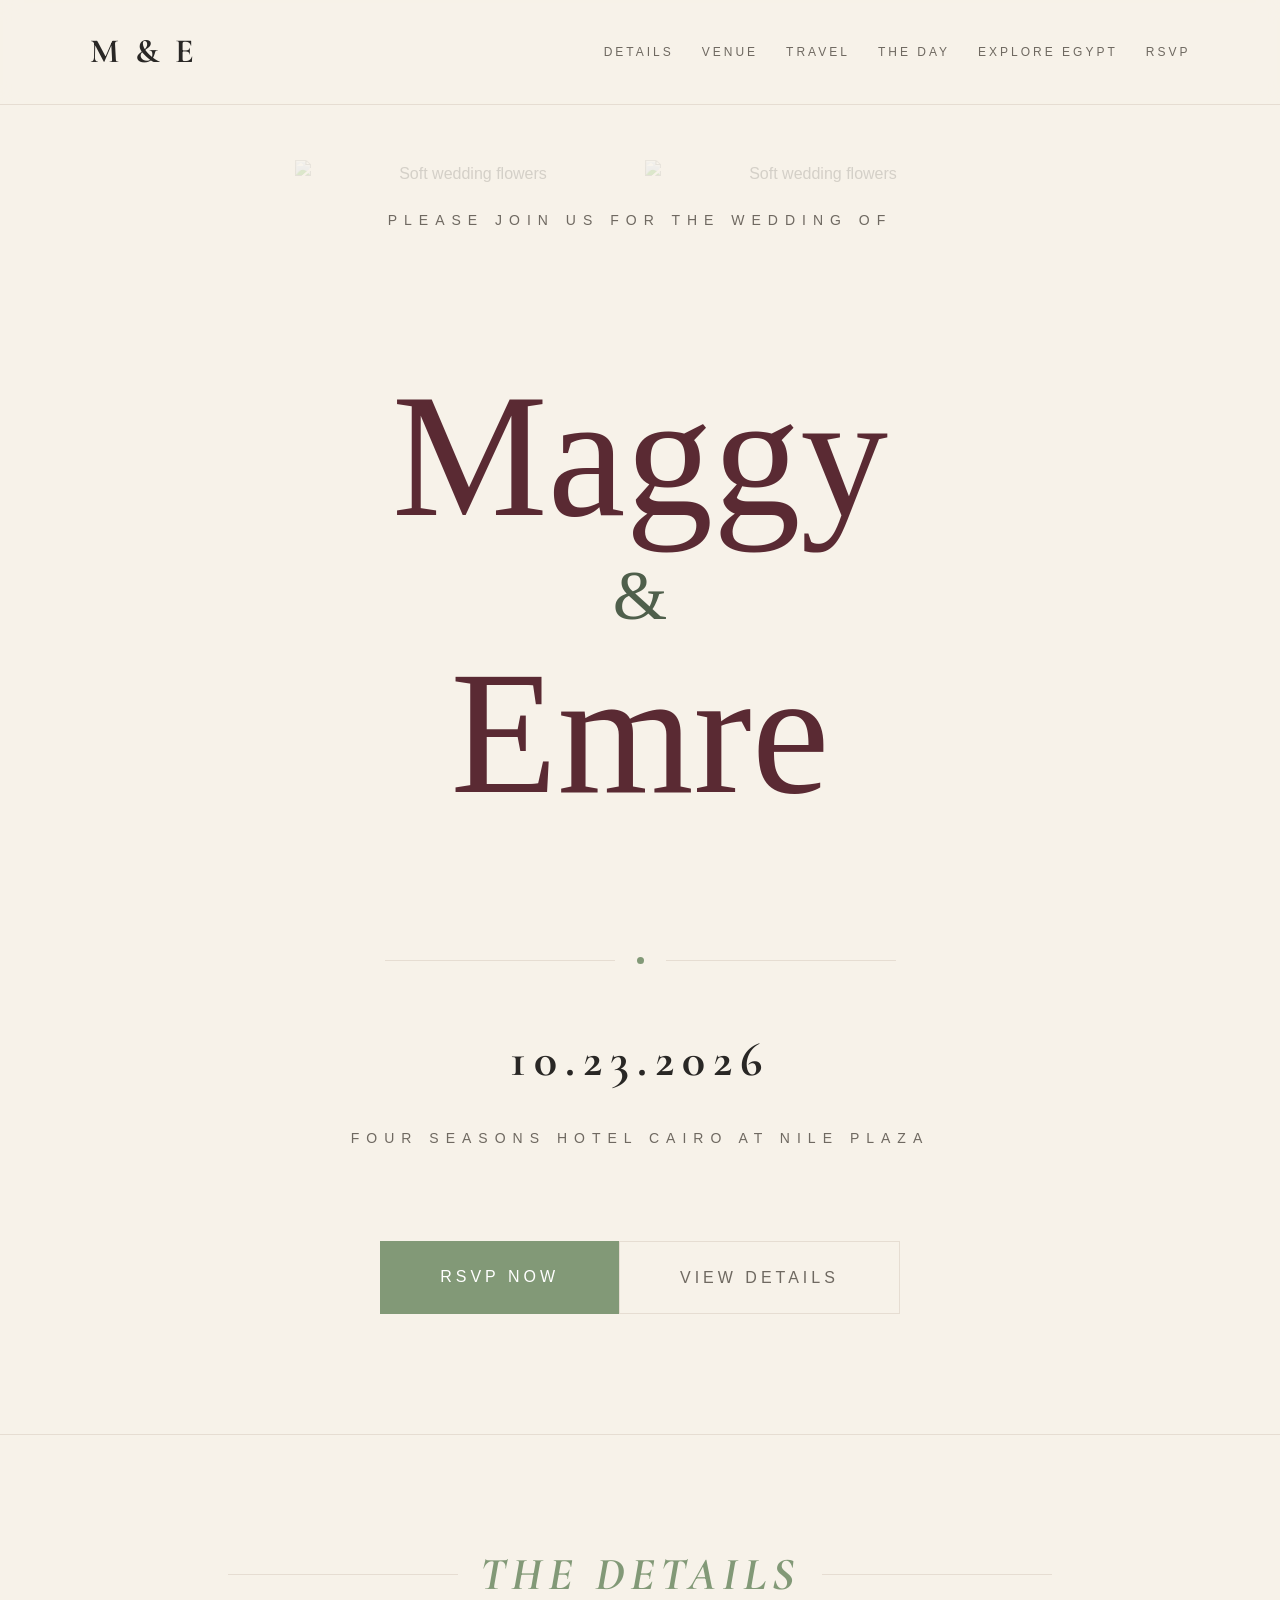
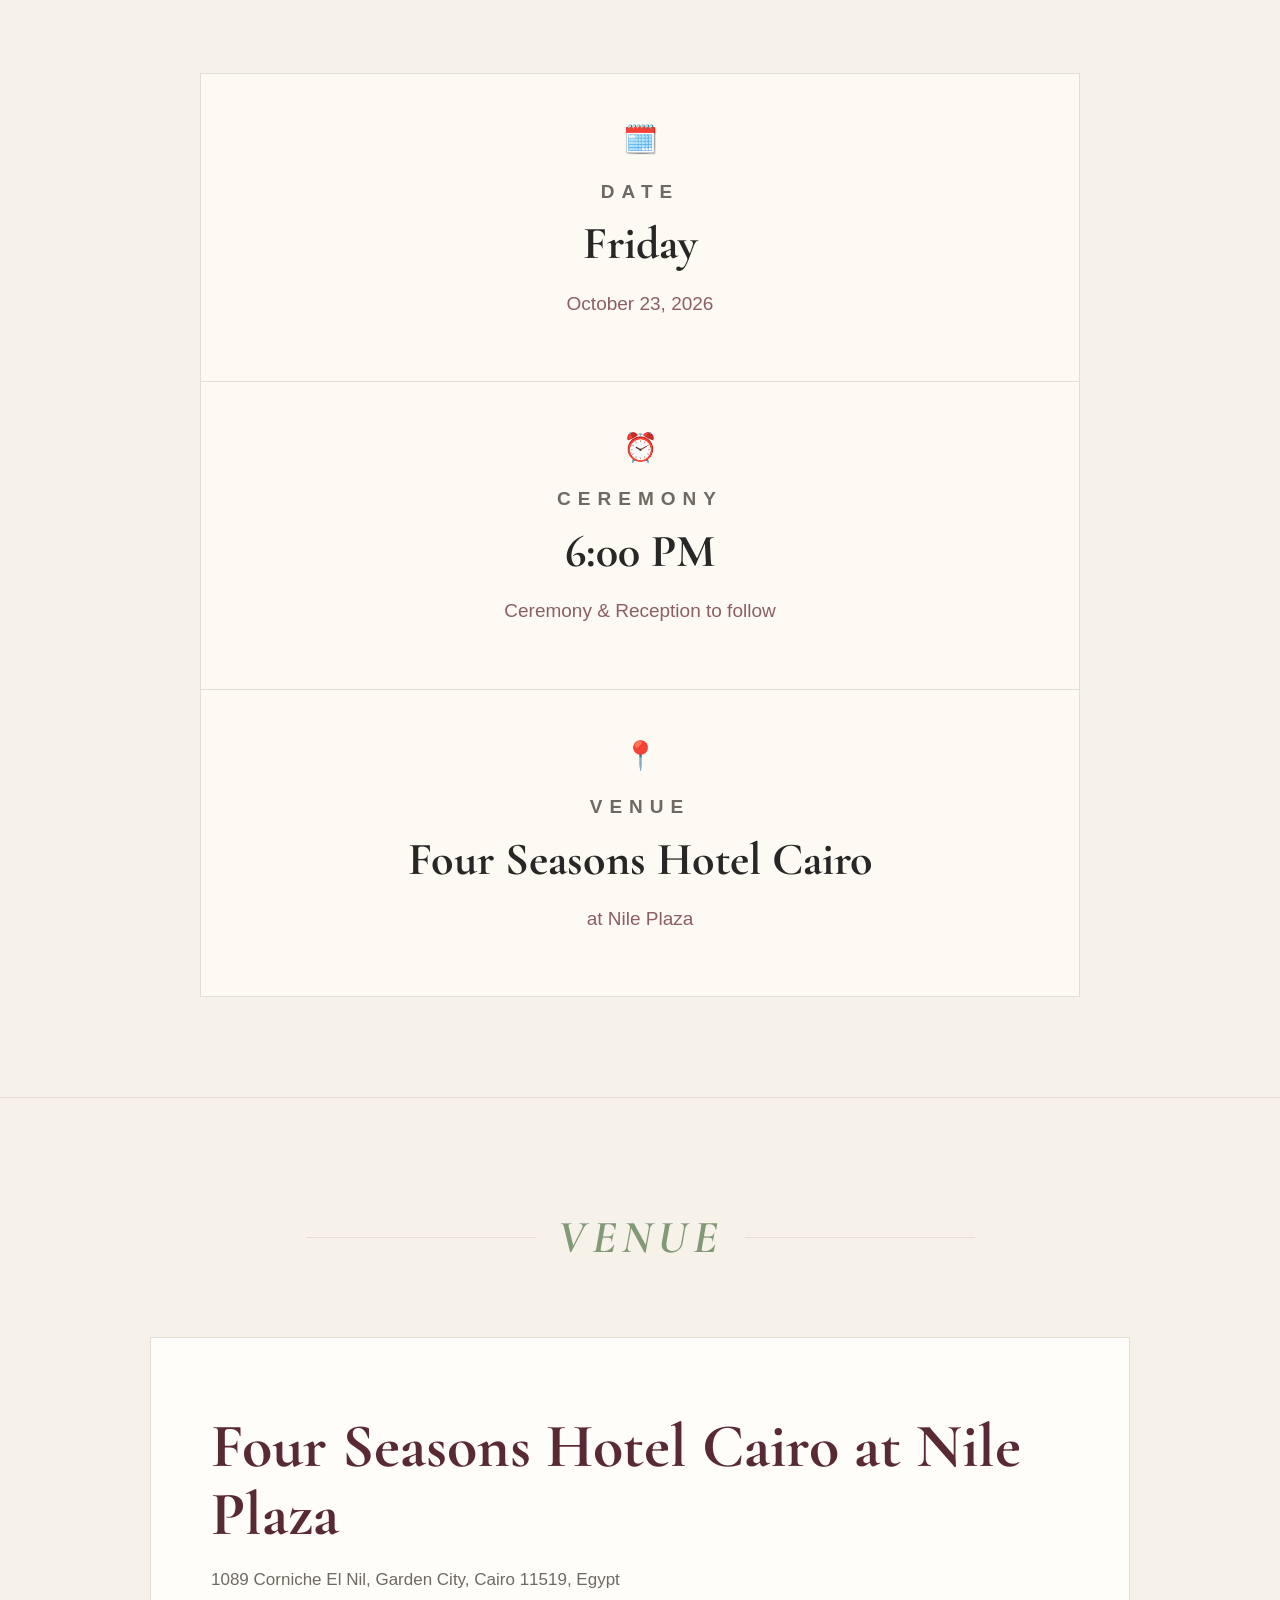
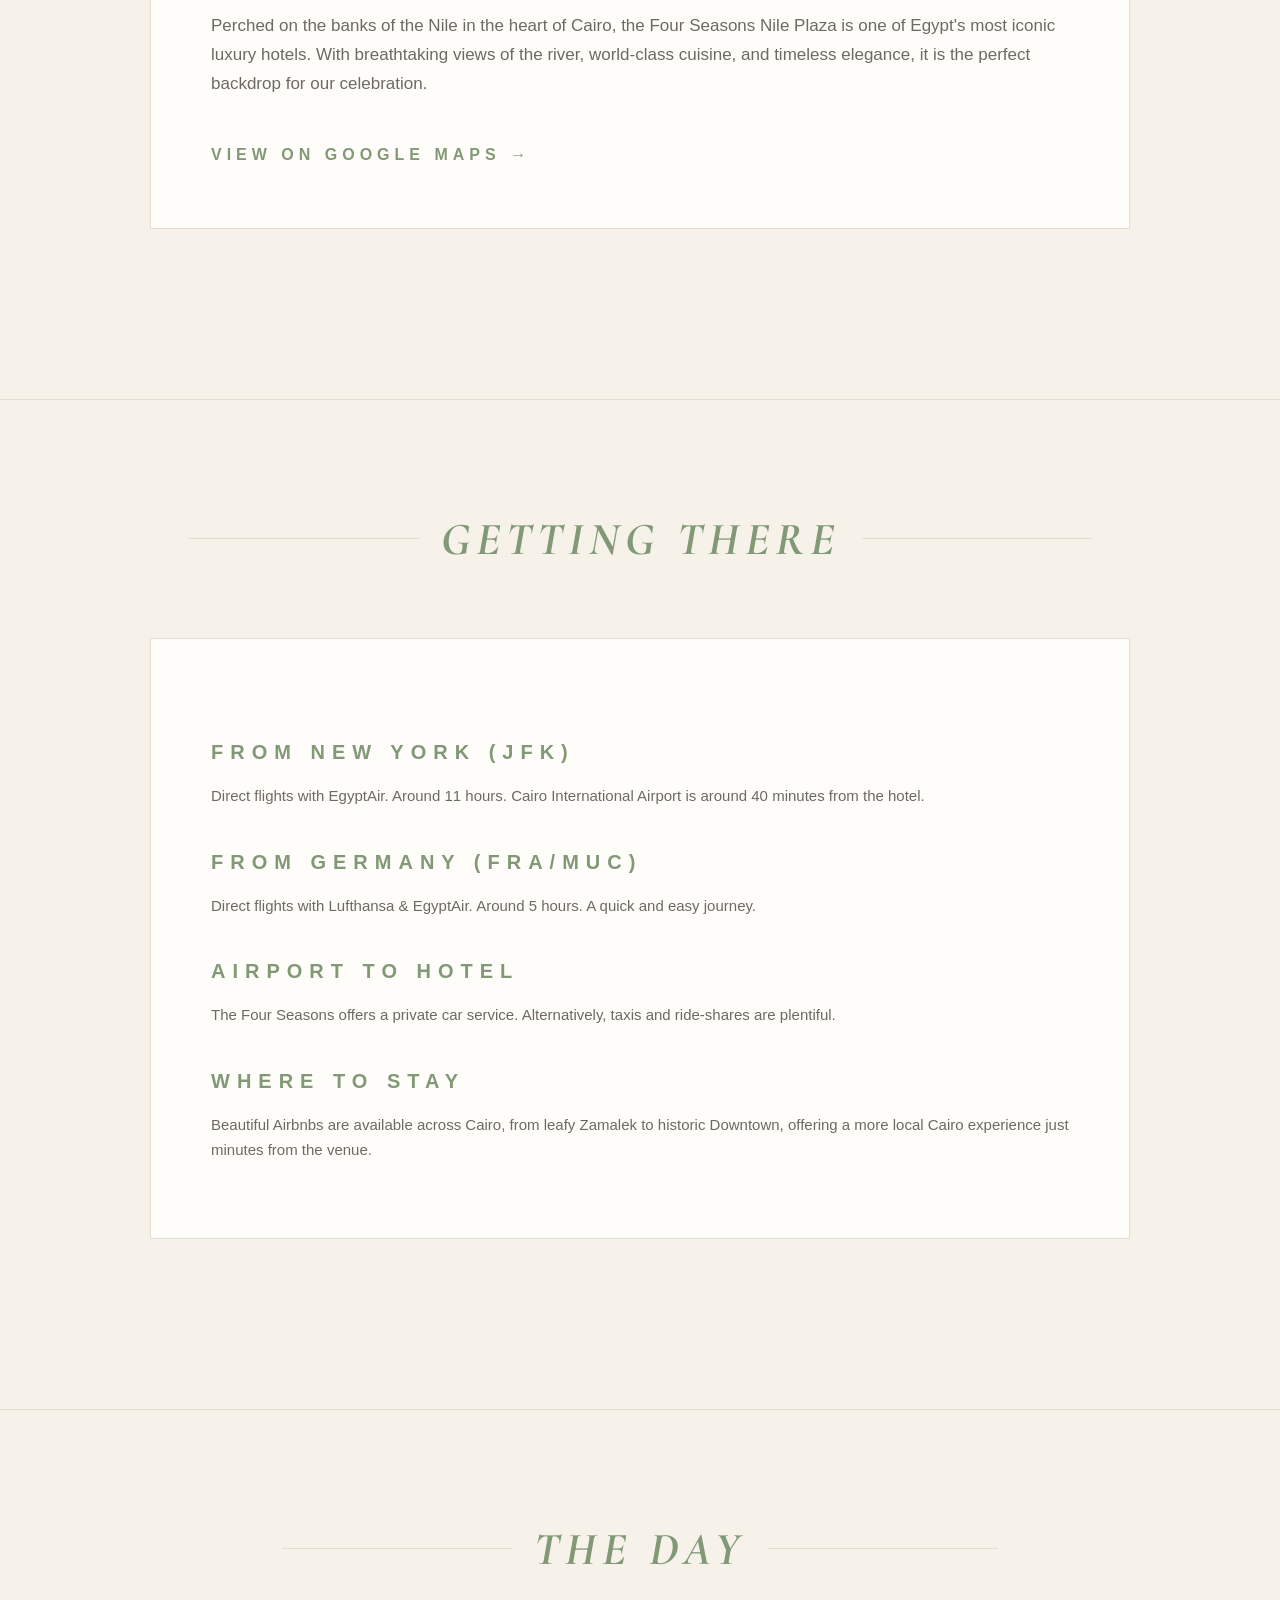
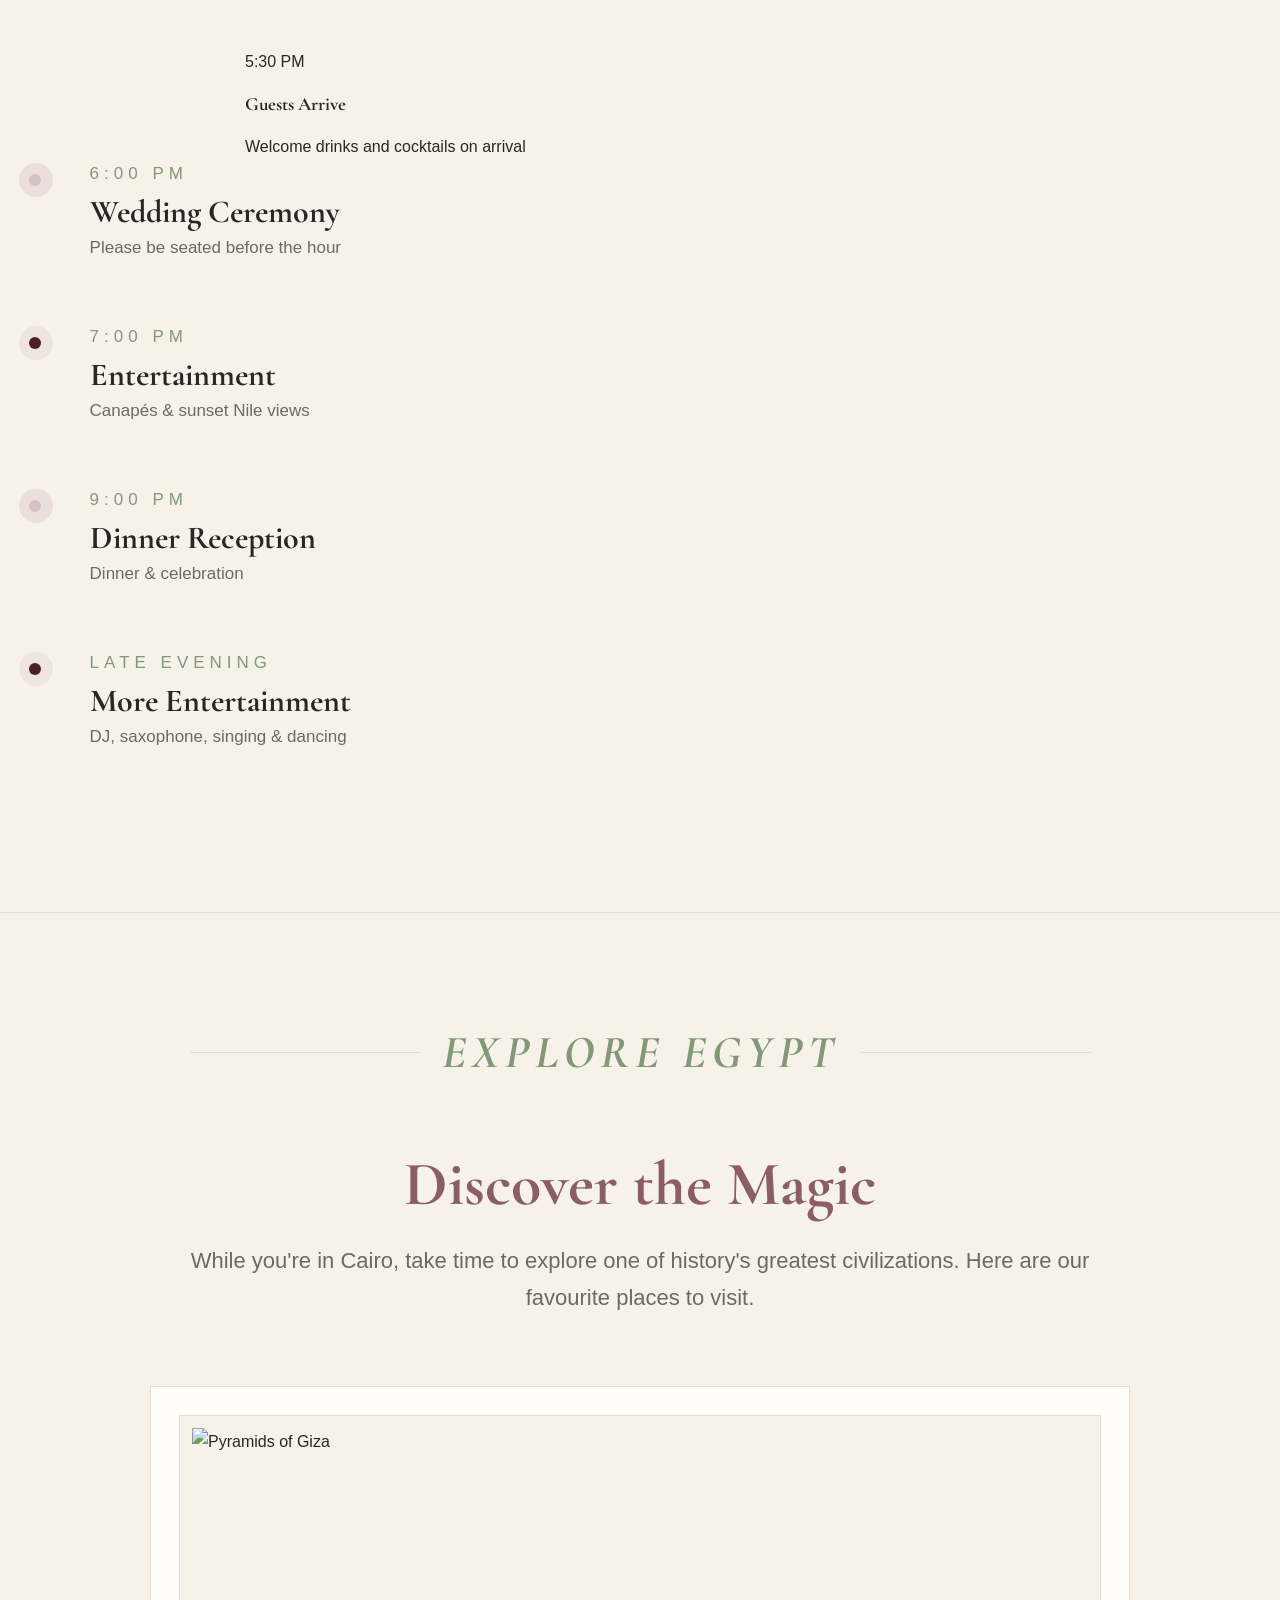
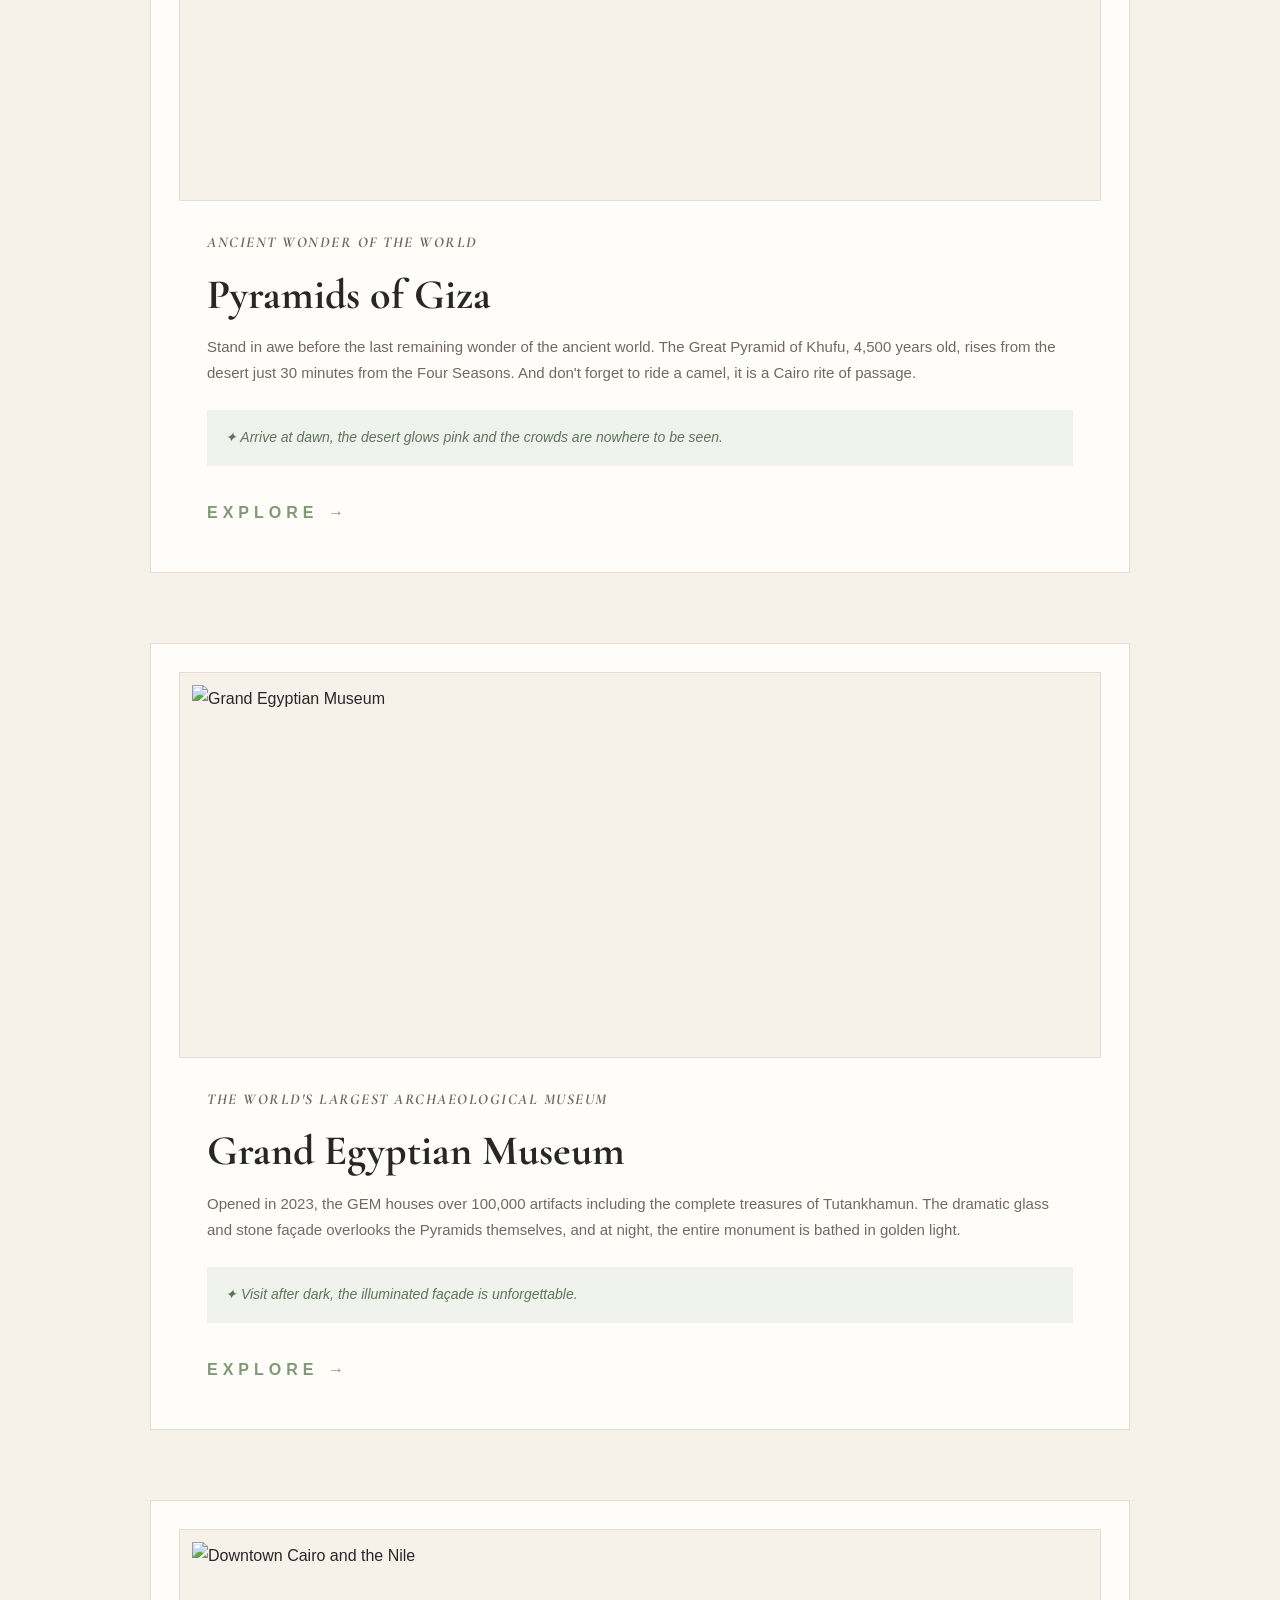
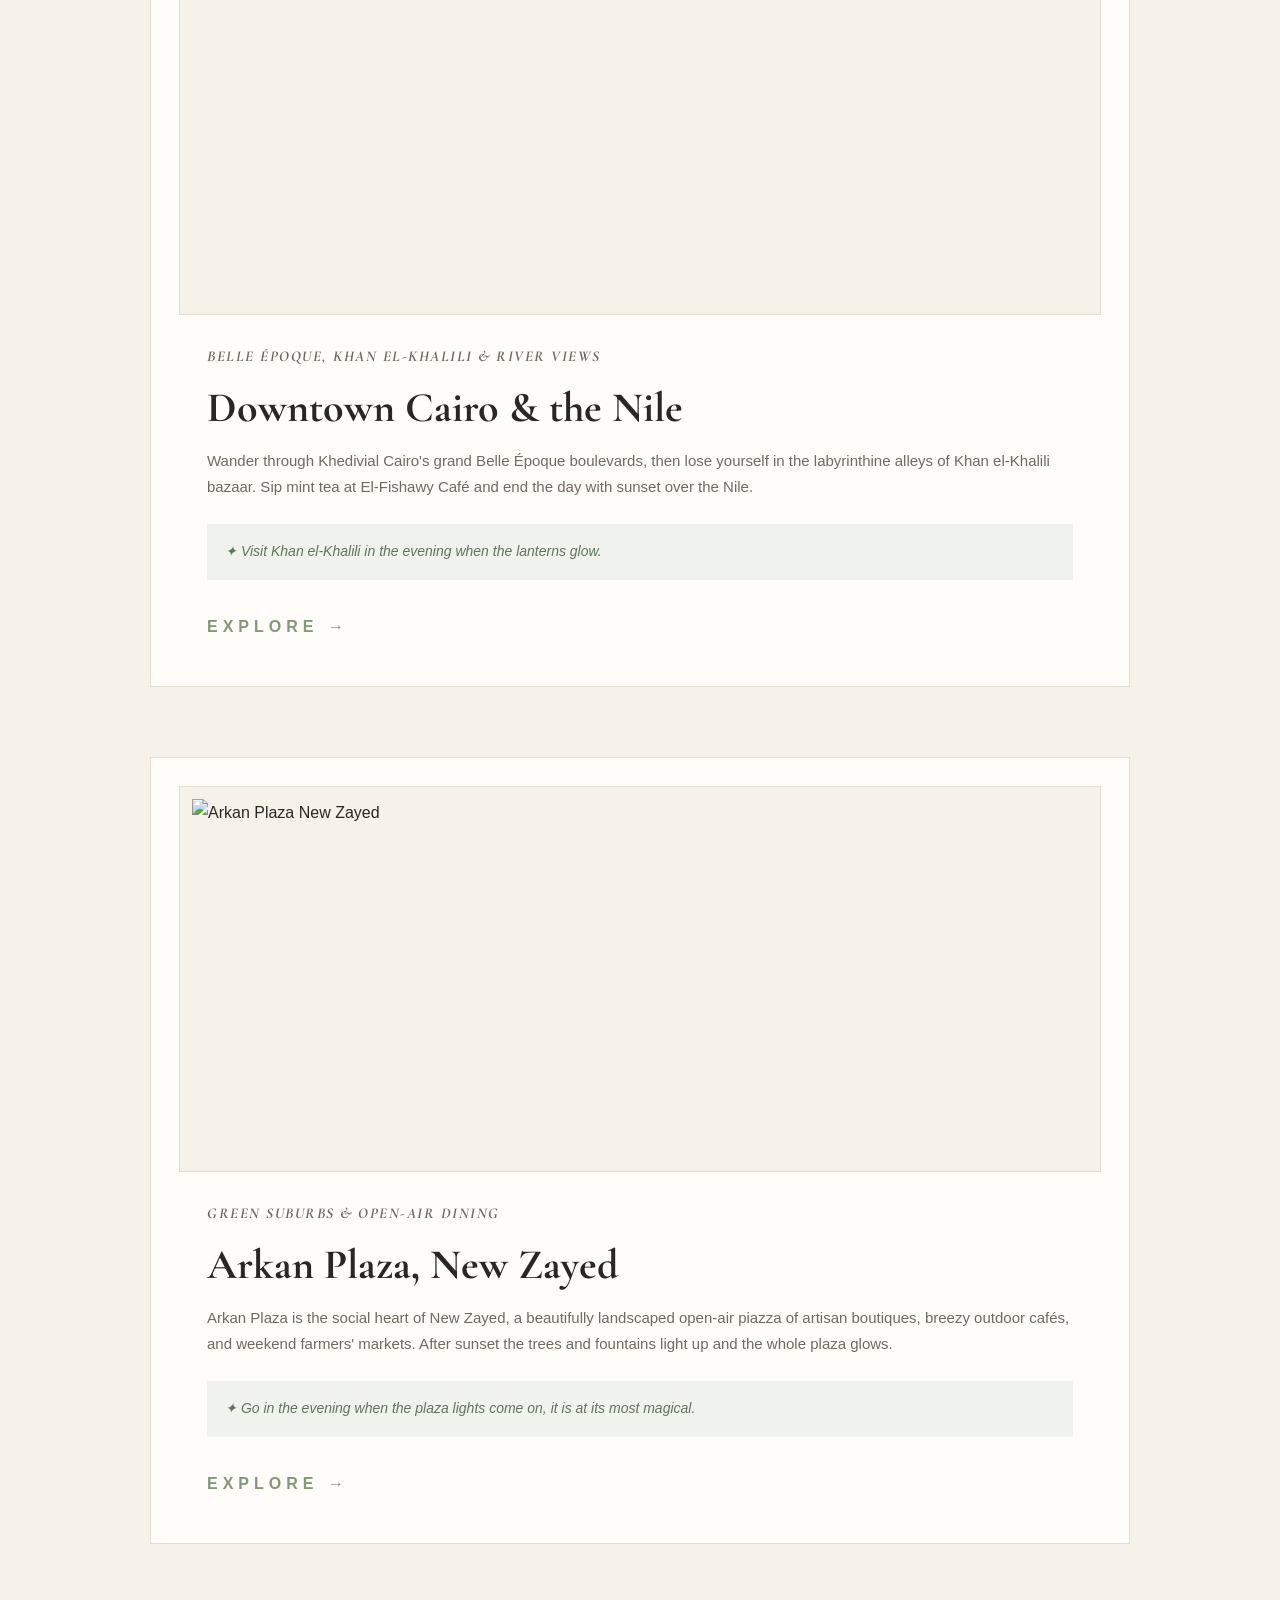
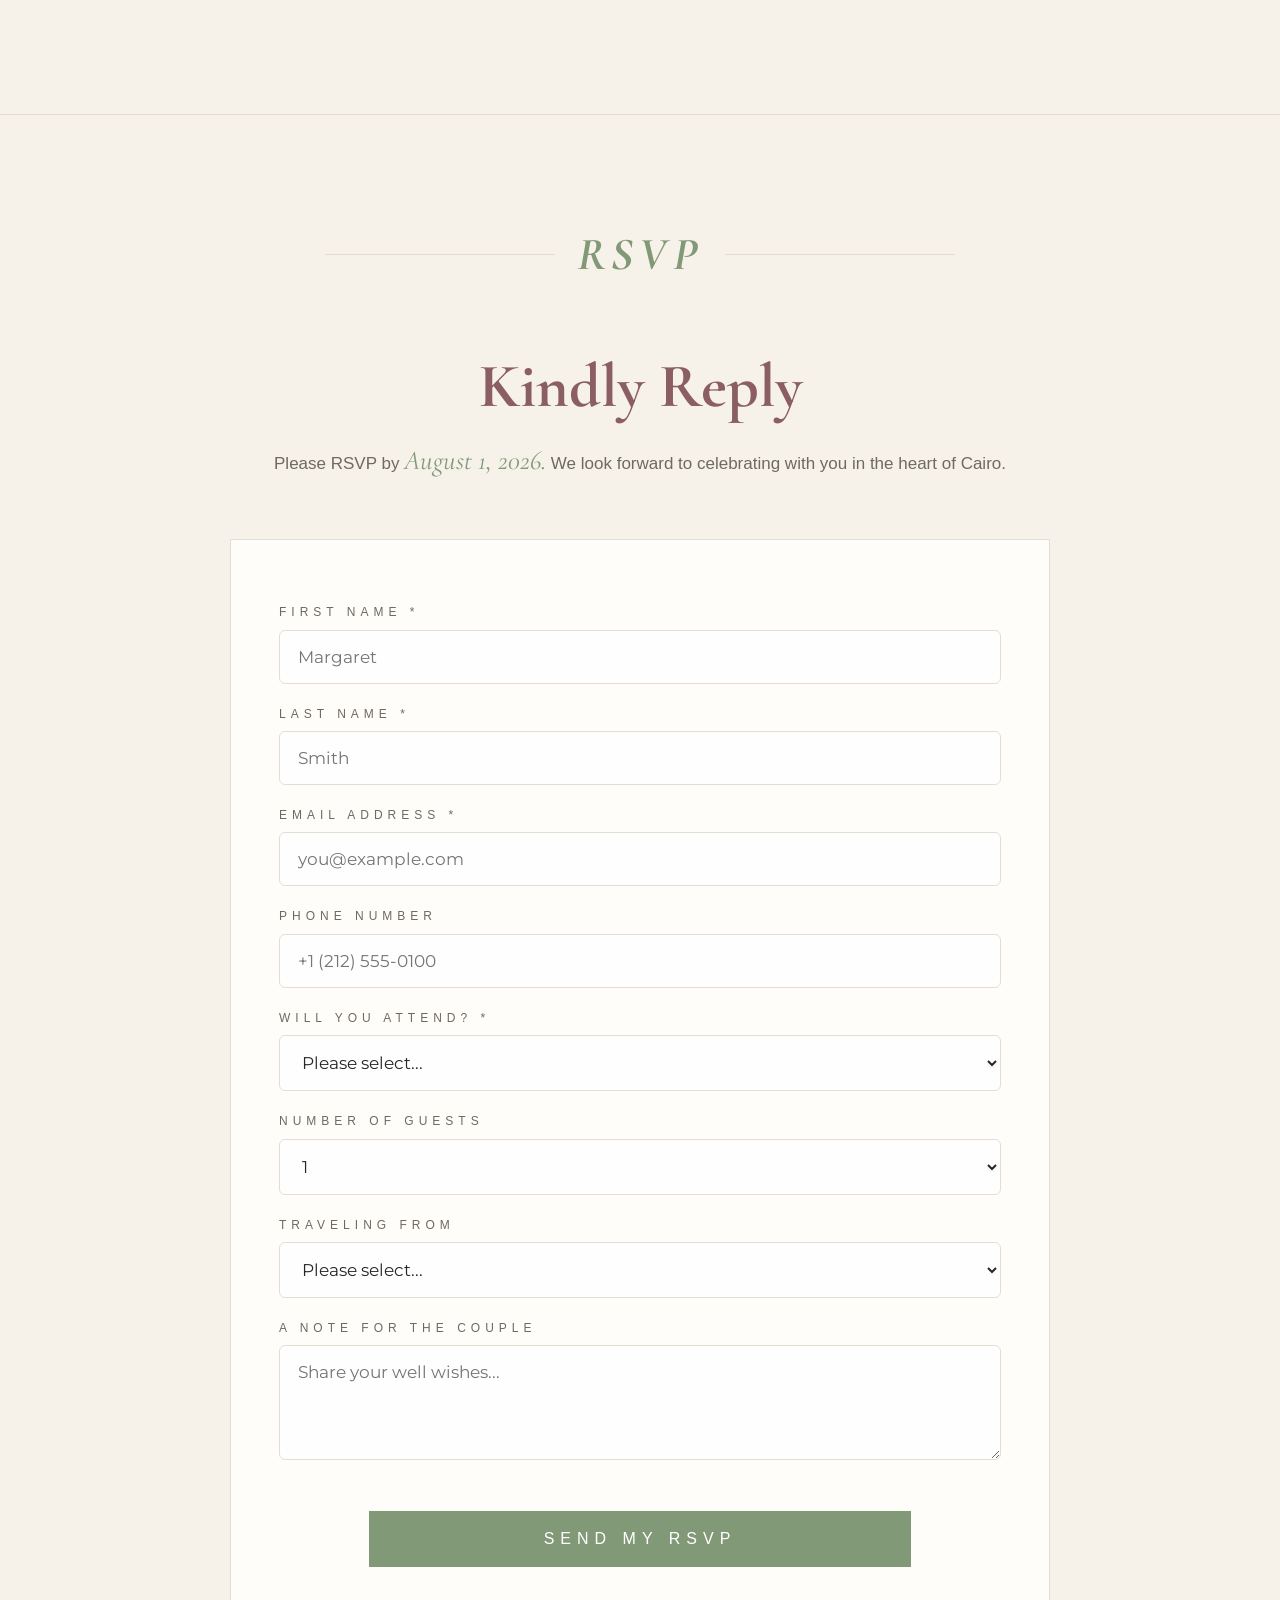
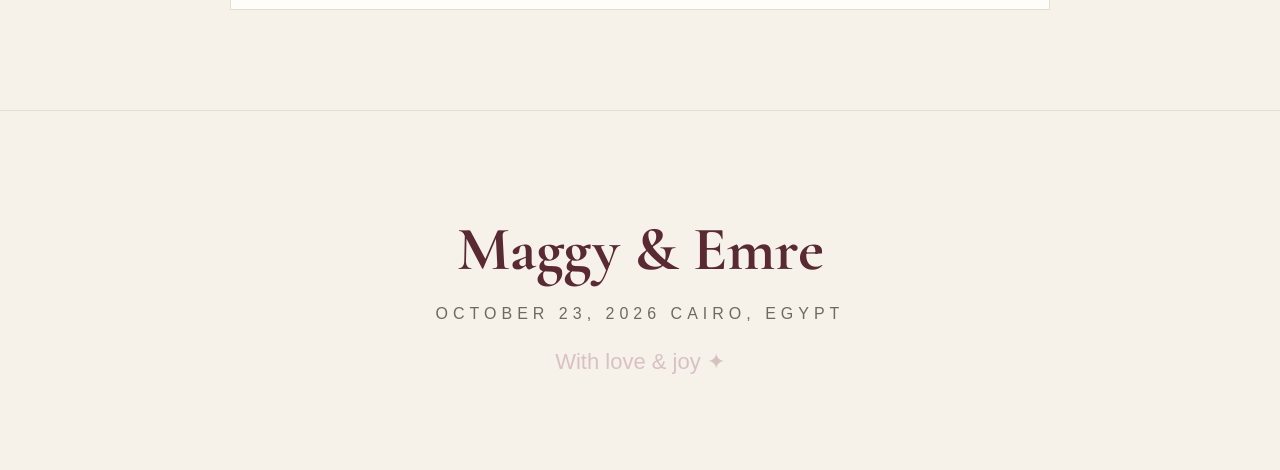
==== public/index.html @ 28c1fcc5 "Update index.html" ====
<!DOCTYPE html> 
<html lang="en">
<head>
  <meta charset="UTF-8" />
  <meta name="viewport" content="width=device-width, initial-scale=1.0" />
  <title>Maggy & Emre | Wedding 2026</title>
  <meta property="og:title" content="Maggy & Emre | Wedding 2026"> 
  <meta property="og:description" content="Join us in Cairo for our wedding celebration.">
  <meta property="og:image" content="/MaggyandEmre.jpg">
  <meta property="og:type" content="website">
  
  <meta name="twitter:card" content="summary_large_image">
  <meta name="twitter:image" content="/MaggyandEmre.jpg">
  <link rel="stylesheet" href="wedding.css" />

  <link rel="preconnect" href="https://fonts.googleapis.com">
  <link rel="preconnect" href="https://fonts.gstatic.com" crossorigin>
  <link href="https://fonts.googleapis.com/css2?family=Cormorant+Garamond:wght@400;500;600;700&family=Montserrat:wght@300;400;500;600&display=swap" rel="stylesheet">
</head>

<body>
  <header class="nav">
    <a href="#home" class="logo">M & E</a>

    <button class="menu-btn" type="button" onclick="toggleMenu()" aria-label="Open menu">☰</button>

    <nav id="menu">
      <a href="#details">Details</a>
      <a href="#venue">Venue</a>
      <a href="#travel">Travel</a>
      <a href="#day">The Day</a>
      <a href="#egypt">Explore Egypt</a>
      <a href="#rsvp">RSVP</a>
    </nav>
  </header>

  <main>
    <section id="home" class="hero">
      <div class="hero-flower-wrap">
        <img src="/images/flower.jpg" class="flower hero-flower-left" alt="Soft wedding flowers">
        <img src="/images/flower.jpg" class="flower hero-flower-right" alt="Soft wedding flowers">
      </div>

      <p class="eyebrow">Please join us for the wedding of</p>
      <h1>Maggy <span>&</span> Emre</h1>

      <div class="divider"><span></span></div>

      <h2>10.23.2026</h2>
      <p class="location">Four Seasons Hotel Cairo at Nile Plaza</p>

      <div class="hero-buttons">
        <a href="#rsvp" class="btn primary">RSVP Now</a>
        <a href="#details" class="btn secondary">View Details</a>
      </div>
    </section>

    <section id="details" class="section">
      <div class="section-title"><span></span><p>The Details</p><span></span></div>

      <div class="details-card">
        <div class="detail-box">
          <div class="icon">🗓️</div>
          <p class="label">Date</p>
          <h3>Friday</h3>
          <p class="detail-accent">October 23, 2026</p>
        </div>

        <div class="detail-box">
          <div class="icon">⏰</div>
          <p class="label">Ceremony</p>
          <h3>6:00 PM</h3>
          <p class="detail-accent">Ceremony & Reception to follow</p>
        </div>

        <div class="detail-box">
          <div class="icon">📍</div>
          <p class="label">Venue</p>
          <h3>Four Seasons Hotel Cairo</h3>
          <p class="detail-accent">at Nile Plaza</p>
        </div>
      </div>
    </section>

    <section id="venue" class="section venue-section">
      <div class="section-title"><span></span><p>Venue</p><span></span></div>

      <div class="info-card venue-card">
        <h2>Four Seasons Hotel Cairo at Nile Plaza</h2>
        <p>1089 Corniche El Nil, Garden City, Cairo 11519, Egypt</p>
        <p>Perched on the banks of the Nile in the heart of Cairo, the Four Seasons Nile Plaza is one of Egypt's most iconic luxury hotels. With breathtaking views of the river, world-class cuisine, and timeless elegance, it is the perfect backdrop for our celebration.</p>
        <a class="text-link" target="_blank" href="https://www.google.com/maps/search/?api=1&query=Four+Seasons+Hotel+Cairo+at+Nile+Plaza">View on Google Maps →</a>
      </div>
    </section>

    <section id="travel" class="section travel-section">
      <div class="section-title"><span></span><p>Getting There</p><span></span></div>

      <div class="info-card travel-card">
        <h4>From New York (JFK)</h4>
        <p>Direct flights with EgyptAir. Around 11 hours. Cairo International Airport is around 40 minutes from the hotel.</p>

        <h4>From Germany (FRA/MUC)</h4>
        <p>Direct flights with Lufthansa & EgyptAir. Around 5 hours. A quick and easy journey.</p>

        <h4>Airport to Hotel</h4>
        <p>The Four Seasons offers a private car service. Alternatively, taxis and ride-shares are plentiful.</p>

        <h4>Where to Stay</h4>
        <p>Beautiful Airbnbs are available across Cairo, from leafy Zamalek to historic Downtown, offering a more local Cairo experience just minutes from the venue.</p>
      </div>
    </section>

    <section id="day" class="section timeline-section">
      <div class="section-title"><span></span><p>The Day</p><span></span></div>

    <div class="timeline">
       <div class="timeline-line"></div>
          <div class="timeline-line"></div>
          <p>5:30 PM</p>
          <h3>Guests Arrive</h3>
          <span>Welcome drinks and cocktails on arrival</span>
        </div>

        <div class="timeline-item pink">
          <div class="timeline-line"></div>
          <p>6:00 PM</p>
          <h3>Wedding Ceremony</h3>
          <span>Please be seated before the hour</span>
        </div>

        <div class="timeline-item">
          <div class="timeline-line"></div>
          <p>7:00 PM</p>
          <h3>Entertainment</h3>
          <span>Canapés & sunset Nile views</span>
        </div>

        <div class="timeline-item pink">
          <div class="timeline-line"></div>
          <p>9:00 PM</p>
          <h3>Dinner Reception</h3>
          <span>Dinner & celebration</span>
        </div>

        <div class="timeline-item">
          <p>Late Evening</p>
          <h3>More Entertainment</h3>
          <span>DJ, saxophone, singing & dancing</span>
        </div>
      </div>
    </section>

    <section id="egypt" class="section">
      <div class="section-title"><span></span><p>Explore Egypt</p><span></span></div>

      <div class="intro">
        <h2>Discover the Magic</h2>
        <p>While you're in Cairo, take time to explore one of history's greatest civilizations. Here are our favourite places to visit.</p>
      </div>

      <div class="place-card">
        <div class="place-image-frame"><img src="/images/pyramids-sphinx.jpg" alt="Pyramids of Giza"></div>
        <div class="place-content">
          <p class="photo-label">Ancient Wonder of the World</p>
          <h3>Pyramids of Giza</h3>
          <p>Stand in awe before the last remaining wonder of the ancient world. The Great Pyramid of Khufu, 4,500 years old, rises from the desert just 30 minutes from the Four Seasons. And don't forget to ride a camel, it is a Cairo rite of passage.</p>
          <em>✦ Arrive at dawn, the desert glows pink and the crowds are nowhere to be seen.</em>
          <a target="_blank" href="https://www.google.com/maps/search/?api=1&query=Pyramids+of+Giza">Explore →</a>
        </div>
      </div>

      <div class="place-card">
        <div class="place-image-frame"><img src="/images/grand-egyptian-museum.jpg" alt="Grand Egyptian Museum"></div>
        <div class="place-content">
          <p class="photo-label">The World's Largest Archaeological Museum</p>
          <h3>Grand Egyptian Museum</h3>
          <p>Opened in 2023, the GEM houses over 100,000 artifacts including the complete treasures of Tutankhamun. The dramatic glass and stone façade overlooks the Pyramids themselves, and at night, the entire monument is bathed in golden light.</p>
          <em>✦ Visit after dark, the illuminated façade is unforgettable.</em>
          <a target="_blank" href="https://www.google.com/maps/search/?api=1&query=Grand+Egyptian+Museum">Explore →</a>
        </div>
      </div>

      <div class="place-card">
        <div class="place-image-frame"><img src="/images/nile.jpg" alt="Downtown Cairo and the Nile"></div>
        <div class="place-content">
          <p class="photo-label">Belle Époque, Khan el-Khalili & River Views</p>
          <h3>Downtown Cairo & the Nile</h3>
          <p>Wander through Khedivial Cairo's grand Belle Époque boulevards, then lose yourself in the labyrinthine alleys of Khan el-Khalili bazaar. Sip mint tea at El-Fishawy Café and end the day with sunset over the Nile.</p>
          <em>✦ Visit Khan el-Khalili in the evening when the lanterns glow.</em>
          <a target="_blank" href="https://www.google.com/maps/search/?api=1&query=Downtown+Cairo+Nile">Explore →</a>
        </div>
      </div>

      <div class="place-card">
        <div class="place-image-frame"><img src="/images/sheikh-zayed.jpg" alt="Arkan Plaza New Zayed"></div>
        <div class="place-content">
          <p class="photo-label">Green Suburbs & Open-Air Dining</p>
          <h3>Arkan Plaza, New Zayed</h3>
          <p>Arkan Plaza is the social heart of New Zayed, a beautifully landscaped open-air piazza of artisan boutiques, breezy outdoor cafés, and weekend farmers' markets. After sunset the trees and fountains light up and the whole plaza glows.</p>
          <em>✦ Go in the evening when the plaza lights come on, it is at its most magical.</em>
          <a target="_blank" href="https://www.google.com/maps/search/?api=1&query=Arkan+Plaza+New+Zayed">Explore →</a>
        </div>
      </div>
    </section>

    <section id="rsvp" class="section rsvp-section">
      <div class="section-title"><span></span><p>RSVP</p><span></span></div>

      <h2>Kindly Reply</h2>
      <p class="rsvp-note">Please RSVP by <em>August 1, 2026.</em> We look forward to celebrating with you in the heart of Cairo.</p>

      <form name="wedding-rsvp" method="POST" data-netlify="true" netlify-honeypot="bot-field" class="rsvp-form">
        <input type="hidden" name="form-name" value="wedding-rsvp">

        <p class="hidden"><label>Do not fill this out: <input name="bot-field"></label></p>

        <label>First Name *</label>
        <input type="text" name="first-name" placeholder="Margaret" required>

        <label>Last Name *</label>
        <input type="text" name="last-name" placeholder="Smith" required>

        <label>Email Address *</label>
        <input type="email" name="email" placeholder="you@example.com" required>

        <label>Phone Number</label>
        <input type="tel" name="phone" placeholder="+1 (212) 555-0100">

        <label>Will You Attend? *</label>
        <select name="attendance" required>
          <option value="">Please select...</option>
          <option value="Joyfully Accepts">Joyfully Accepts</option>
          <option value="Sending Love From Afar">Sending Love From Afar</option>
        </select>

        <label>Number of Guests</label>
        <select name="guests">
          <option value="1">1</option>
          <option value="2">2</option>
          <option value="3">3</option>
        </select>

        <label>Traveling From</label>
        <select name="traveling-from">
          <option value="">Please select...</option>
          <option value="New York">New York</option>
          <option value="Germany">Germany</option>
          <option value="Egypt">Egypt</option>
          <option value="Other">Other</option>
        </select>

        <label>A Note for the Couple</label>
        <textarea name="message" placeholder="Share your well wishes..."></textarea>

        <button type="submit">Send My RSVP</button>
      </form>
    </section>
  </main>

  <footer>
    <h2>Maggy & Emre</h2>
    <p>October  23,  2026     Cairo, Egypt</p>
    <span>With love & joy ✦</span>
  </footer>

  <script>
    function toggleMenu() {
      document.getElementById("menu").classList.toggle("show");
    }
  </script>
</body>
</html>
---- public/wedding.css ----
:root { 
  --cream: #f7f2e9;

  /* NEW PEARLY COLORS */
  --paper: #fffdf9;
  --paper-soft: #fdfaf4;

  --text: #292725;
  --muted: #6f6961;
  --sage: #829977;
  --soft-pink: #d8c1c2;
  --rose: #8b5f62;
  --border: #e6ddd2;
}

* {
  box-sizing: border-box;
}

html {
  scroll-behavior: smooth;
}

body {
  margin: 0;
  background: var(--cream);
  color: var(--text);
  font-family: "Helvetica Neue", Arial, sans-serif;
  line-height: 1.7;
}

.nav {
  height: 105px;
  padding: 0 7%;
  display: flex;
  align-items: center;
  justify-content: space-between;
  background: rgba(247, 242, 233, 0.96);
  border-bottom: 1px solid var(--border);
  position: sticky;
  top: 0;
  z-index: 100;
  backdrop-filter: blur(10px);
}

.logo {
  font-family: "Cormorant Garamond", serif;
  font-size: 34px;
  font-weight: 700;
  color: var(--text);
  text-decoration: none;
  letter-spacing: 4px;
}

.menu-btn {
  display: none;
  background: none;
  border: none;
  font-size: 30px;
  color: var(--text);
  cursor: pointer;
}

nav {
  display: flex;
  gap: 28px;
}

nav a {
  text-decoration: none;
  color: var(--muted);
  text-transform: uppercase;
  letter-spacing: 3px;
  font-size: 12px;
}

.hero {
  min-height: 850px;
  padding: 90px 7% 120px;
  text-align: center;
  position: relative;
  overflow: hidden;
}

.hero-flower-wrap {
  position: absolute;
  top: 55px;
  left: 50%;
  transform: translateX(-50%);
  width: min(760px, 98vw);
  height: 390px;
  z-index: 1;
  pointer-events: none;
  mask-image: linear-gradient(to bottom, black 0%, black 48%, rgba(0,0,0,0.45) 68%, transparent 100%);
  -webkit-mask-image: linear-gradient(to bottom, black 0%, black 48%, rgba(0,0,0,0.45) 68%, transparent 100%);
}

.flower {
  position: absolute;
  width: 340px;
  height: auto;
  object-fit: contain;
  opacity: 0.17;
  border-radius: 0;
  box-shadow: none;
  mix-blend-mode: multiply;
  filter: blur(0.4px);
}

.hero-flower-left {
  left: 35px;
  top: 0;
}

.hero-flower-right {
  right: 35px;
  top: 0;
}

.eyebrow,
.location,
.label,
.rsvp-form label,
.info-card h4 {
  text-transform: uppercase;
  letter-spacing: 7px;
  color: var(--muted);
  font-size: 14px;
}

.hero h1 {
  font-family: "Cormorant Infant", serif;
  font-size: clamp(88px, 16vw, 175px);
  line-height: 0.9;
  font-style: regular;
  font-weight: 275;
  color: #5a2a33;
  letter-spacing: -1px
  margin: 70px 0 40px;
  position: relative;
  z-index: 2;
}

.hero h1 span {
  display: block;
  color: #4f5f4b;
  font-size: 70px;
  margin: 28px 0;
  font-style: normal;
}

.hero h2 {
  font-family: "Cormorant Garamond", serif;
  font-size: 48px;
  letter-spacing: 8px;
  margin-top: 70px;
  position: relative;
  z-index: 2;
}

.hero .eyebrow,
.hero .location,
.divider {
  position: relative;
  z-index: 2;
}

.divider,
.section-title {
  display: flex;
  align-items: center;
  justify-content: center;
  gap: 22px;
}

.divider::before,
.divider::after,
.section-title span {
  content: "";
  height: 1px;
  background: var(--border);
  width: 230px;
}

.divider span {
  width: 7px;
  height: 7px;
  background: var(--sage);
  border-radius: 50%;
}

.hero-buttons {
  margin-top: 90px;
  display: flex;
  justify-content: center;
  gap: 0;
  flex-wrap: wrap;
  position: relative;
  z-index: 2;
}

.btn {
  padding: 22px 60px;
  text-transform: uppercase;
  letter-spacing: 4px;
  text-decoration: none;
  font-weight: 500;
}

.primary {
  background: var(--sage);
  color: white;
}

.secondary {
  border: 1px solid var(--border);
  color: var(--muted);
  background: transparent;
}

.section {
  padding: 100px 7%;
  border-top: 1px solid var(--border);
}

.section-title {
  margin-bottom: 60px;
  flex-wrap: nowrap;
}

.section-title p {
  font-family: "Cormorant Garamond", serif;
  font-style: italic;
  color: var(--sage);
  font-size: clamp(31px, 5vw, 46px);
  font-weight: 700;
  letter-spacing: 6px;
  text-transform: uppercase;
  white-space: nowrap;
  margin: 0;
}

.details-card,
.info-card,
.place-card,
.rsvp-form {
  background: var(--paper);
}

.details-card {
  max-width: 880px;
  margin: auto;
  border: 1px solid var(--border);
}

.detail-box {
  text-align: center;
  padding: 42px 35px;
  border-bottom: 1px solid var(--border);
  background: var(--paper-soft);
}

.detail-box:last-child {
  border-bottom: 0;
}

.icon {
  font-size: 28px;
  margin-bottom: 12px;
}

.label {
  color: var(--rose);
  font-weight: 600;
  margin: 5px 0;
}

.detail-accent {
  color: var(--rose) !important;
}

h2,
h3 {
  font-family: "Cormorant Garamond", serif;
  line-height: 1.1;
}

.detail-box h3 {
  font-size: clamp(32px, 5vw, 46px);
  margin: 10px 0;
}

.info-card h2,
.intro h2,
.rsvp-section h2,
footer h2 {
  font-size: clamp(38px, 7vw, 62px);
  color: #5a2a33;
  margin: 15px 0;
}

.rsvp-section h2 {
  color: var(--rose);
}

.place-card h3 {
  font-size: clamp(30px, 5vw, 42px);
  margin: 16px 0;
}

.detail-box p {
  font-size: 19px;
  color: var(--muted);
}

.info-card p,
.timeline-item span,
.rsvp-note {
  font-size: 17px;
  color: var(--muted);
}

.place-card p {
  font-size: 15px;
  color: var(--muted);
  line-height: 1.75;
}

.venue-card p {
  font-size: 17px;
}

.info-card {
  max-width: 980px;
  margin: 0 auto 70px;
  border: 1px solid var(--border);
  padding: 60px;
}

.info-card h4 {
  color: var(--sage);
  font-size: 20px;
  font-weight: 600;
  margin: 36px 0 6px;
  white-space: nowrap;
}

.travel-card p {
  font-size: 15px;
  line-height: 1.65;
}

.text-link,
.place-card a {
  display: inline-block;
  margin-top: 25px;
  color: var(--sage);
  text-decoration: none;
  text-transform: uppercase;
  letter-spacing: 5px;
  font-weight: 600;
}

.timeline {
  max-width: 900px;
  margin: auto;
  padding-left: 55px;
  border-left: 2px solid var (--border);
  position: realtive;
}


.timeline-item {
  position: relative;
  margin-bottom: 60px;
}

.timeline-item::before {
  content: "";
  position: absolute;
  left: -71px;
  top: 3px;
  width: 34px;
  height: 34px;
  background: rgba(216, 193, 194, 0.28);
  border-radius: 50%;
}

.timeline-item::after {
  content: "";
  position: absolute;
  left: -61px;
  top: 14px;
  width: 12px;
  height: 12px;
  background: #4b1f28;;
  border-radius: 50%;
}

.timeline-item:not(:last-child) .timeline {
  position: absolute;
  left: -55px;
  top: 34px;
  width: 2px;
  height: calc (100% + 26px);
  background: #7d9274;

}

.timeline-item.pink::before {
  background: rgba(216, 193, 194, 0.38);
}

.timeline-item.pink::after {
  background: var(--soft-pink);
}

.timeline-item p {
  color: var(--sage);
  text-transform: uppercase;
  letter-spacing: 5px;
  margin: 0;
  font-size: 17px;
}

.timeline-item h3 {
  font-size: 32px;
  margin: 5px 0;
}

.intro {
  text-align: center;
  max-width: 900px;
  margin: 0 auto 70px;
}

.intro h2 {
  color: var(--rose);
}

.intro p {
  color: var(--muted);
  font-size: 22px;
}

.place-card {
  max-width: 980px;
  margin: 0 auto 70px;
  border: 1px solid var(--border);
  overflow: hidden;
  padding: 28px;
}

.place-image-frame {
  border: 1px solid var(--border);
  background: var(--cream);
  padding: 12px;
}

.place-card img {
  width: 100%;
  height: 360px;
  object-fit: cover;
  display: block;
}

.place-content {
  padding: 24px 28px 18px;
}

.photo-label {
  color: var(--rose);
  display: block;
  margin: 4px 0 14px;
  padding: 0;
  background: none;
  position: static;
  text-transform: uppercase;
  letter-spacing: 1.5px;
  font-size: 6px;
  font-style: italic;
  font-family: "Cormorant Garamond", serif;
  font-weight: 700;
}

.place-card em {
  display: block;
  background: #f0f3ed;
  color: #60745c;
  padding: 16px 18px;
  margin: 24px 0 8px;
  font-size: 14px;
}

.rsvp-section {
  text-align: center;
}

.rsvp-note em {
  color: var(--sage);
  font-family: "Cormorant Garamond", serif;
  font-size: 27px;
}

.rsvp-form {
  max-width: 820px;
  margin: 55px auto 0;
  border: 1px solid var(--border);
  padding: 42px 48px;
  text-align: left;
}

.rsvp-form label {
  display: block;
  margin: 20px 0 7px;
  font-size: 12px;
  letter-spacing: 5px;
}

input,
select,
textarea {
  width: 100%;
  padding: 16px 18px;
  border: 1px solid var(--border);
  background: #fffefe;
  color: var(--text);
  font-family: "Montserrat", sans-serif;
  font-size: 17px;
  border-radius: 6px;
}

textarea {
  height: 115px;
  resize: vertical;
}

button[type="submit"] {
  display: block;
  width: 75%;
  margin: 42px auto 0;
  padding: 19px;
  background: var(--sage);
  color: white;
  border: 0;
  text-transform: uppercase;
  letter-spacing: 6px;
  font-size: 16px;
  cursor: pointer;
}

.hidden {
  display: none;
}

footer {
  text-align: center;
  padding: 90px 7%;
  border-top: 1px solid var(--border);
}

footer p {
  text-transform: uppercase;
  letter-spacing: 5px;
  color: var(--muted);
}

footer span {
  color: var(--soft-pink);
  font-size: 22px;
}

@media (max-width: 768px) {
  .nav {
    height: 100px;
  }

  .menu-btn {
    display: block;
  }

  nav {
    display: none;
    position: absolute;
    top: 100px;
    left: 0;
    right: 0;
    background: var(--cream);
    border-bottom: 1px solid var(--border);
    padding: 30px;
    flex-direction: column;
    text-align: center;
  }

  nav.show {
    display: flex;
  }

  .hero {
    min-height: 760px;
    padding-top: 70px;
  }

  .hero-flower-wrap {
    top: 65px;
    width: 100vw;
    height: 320px;
  }

  .flower {
    width: 230px;
    opacity: 0.17;
  }

  .hero-flower-left {
    left: 0;
    top: 0;
  }

  .hero-flower-right {
    right: 0;
    top: 0;
  }

  .eyebrow,
  .location,
  .label,
  .rsvp-form label,
  .info-card h4 {
    letter-spacing: 5px;
    font-size: 12px;
  }

  .hero h1 {
    font-size: 84px;
  }

  .hero h2 {
    font-size: 36px;
  }

  .hero-buttons {
    flex-direction: column;
    align-items: center;
  }

  .btn {
    width: 80%;
    text-align: center;
  }

  .section {
    padding: 85px 6%;
  }

  .section-title {
    gap: 12px;
  }

  .section-title p {
    font-size: 26px;
    letter-spacing: 3px;
  }

  .divider::before,
  .divider::after,
  .section-title span {
    width: 75px;
  }

  .detail-box {
    padding: 34px 28px;
  }

  .detail-box p {
    font-size: 17px;
  }

  .info-card {
    padding: 38px 32px;
  }

  .rsvp-form {
    padding: 32px 26px;
  }

  .info-card h4 {
    font-size: 16px;
    letter-spacing: 3px;
  }

  .info-card p,
  .timeline-item span,
  .rsvp-note,
  .venue-card p {
    font-size: 15px;
  }

  .intro p {
    font-size: 22px;
  }

  .travel-card p {
    font-size: 14px;
  }

  .place-card p {
    font-size: 14px;
  }

  .timeline-item h3 {
    font-size: 28px;
  }

  .timeline-item p {
    font-size: 14px;
  }

  .timeline-item::before {
    left: -70px;
    top: 2px;
    width: 32px;
    height: 32px;
  }

  .timeline-item::after {
    left: -60px;
    top: 12px;
    width: 12px;
    height: 12px;
  }

  .place-card {
    padding: 16px;
  }

  .place-card img {
    height: 260px;
  }

  .place-content {
    padding: 20px 18px 14px;
  }

  .photo-label {
    font-size: 6px;
    letter-spacing: 1px;
  }

  .place-card em {
    font-size: 13px;
  }

  input,
  select,
  textarea {
    padding: 14px 15px;
    font-size: 16px;
  }

  textarea {
    height: 105px;
  }

  button[type="submit"] {
    width: 100%;
  }
}
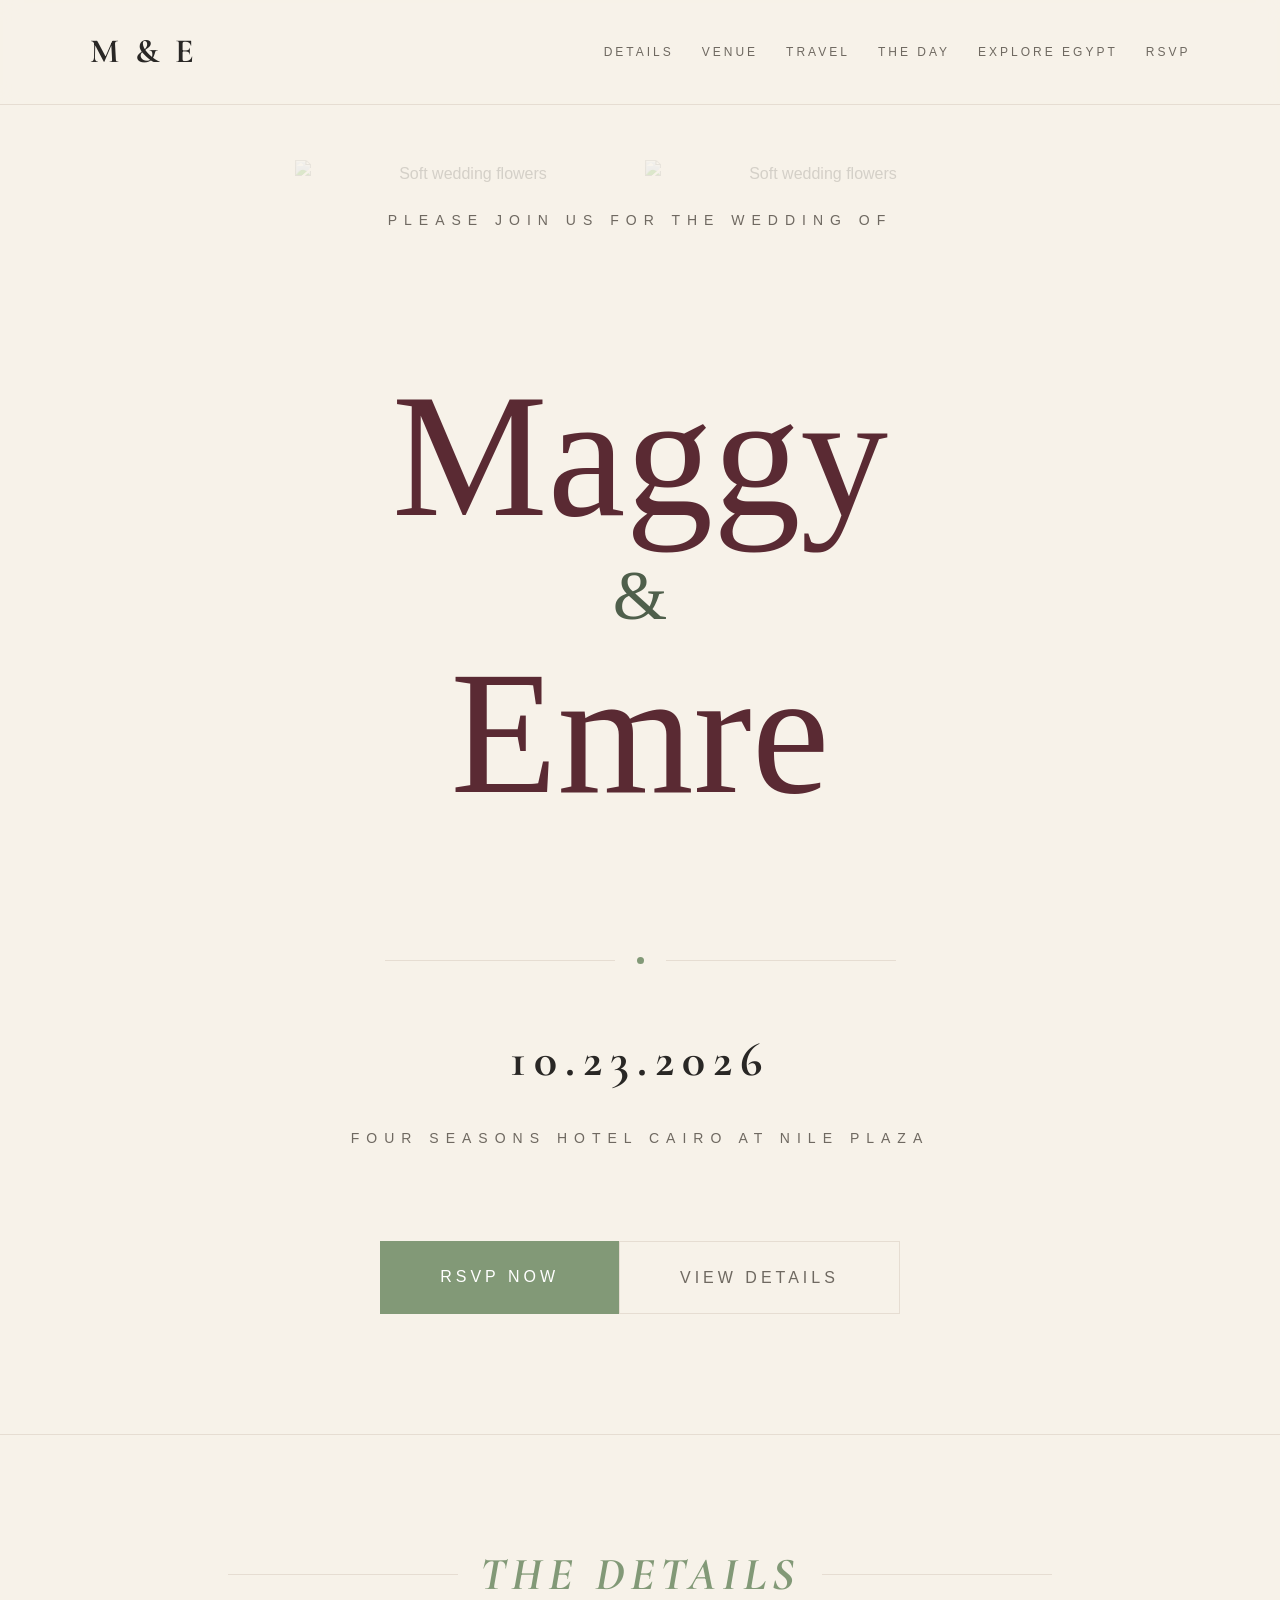
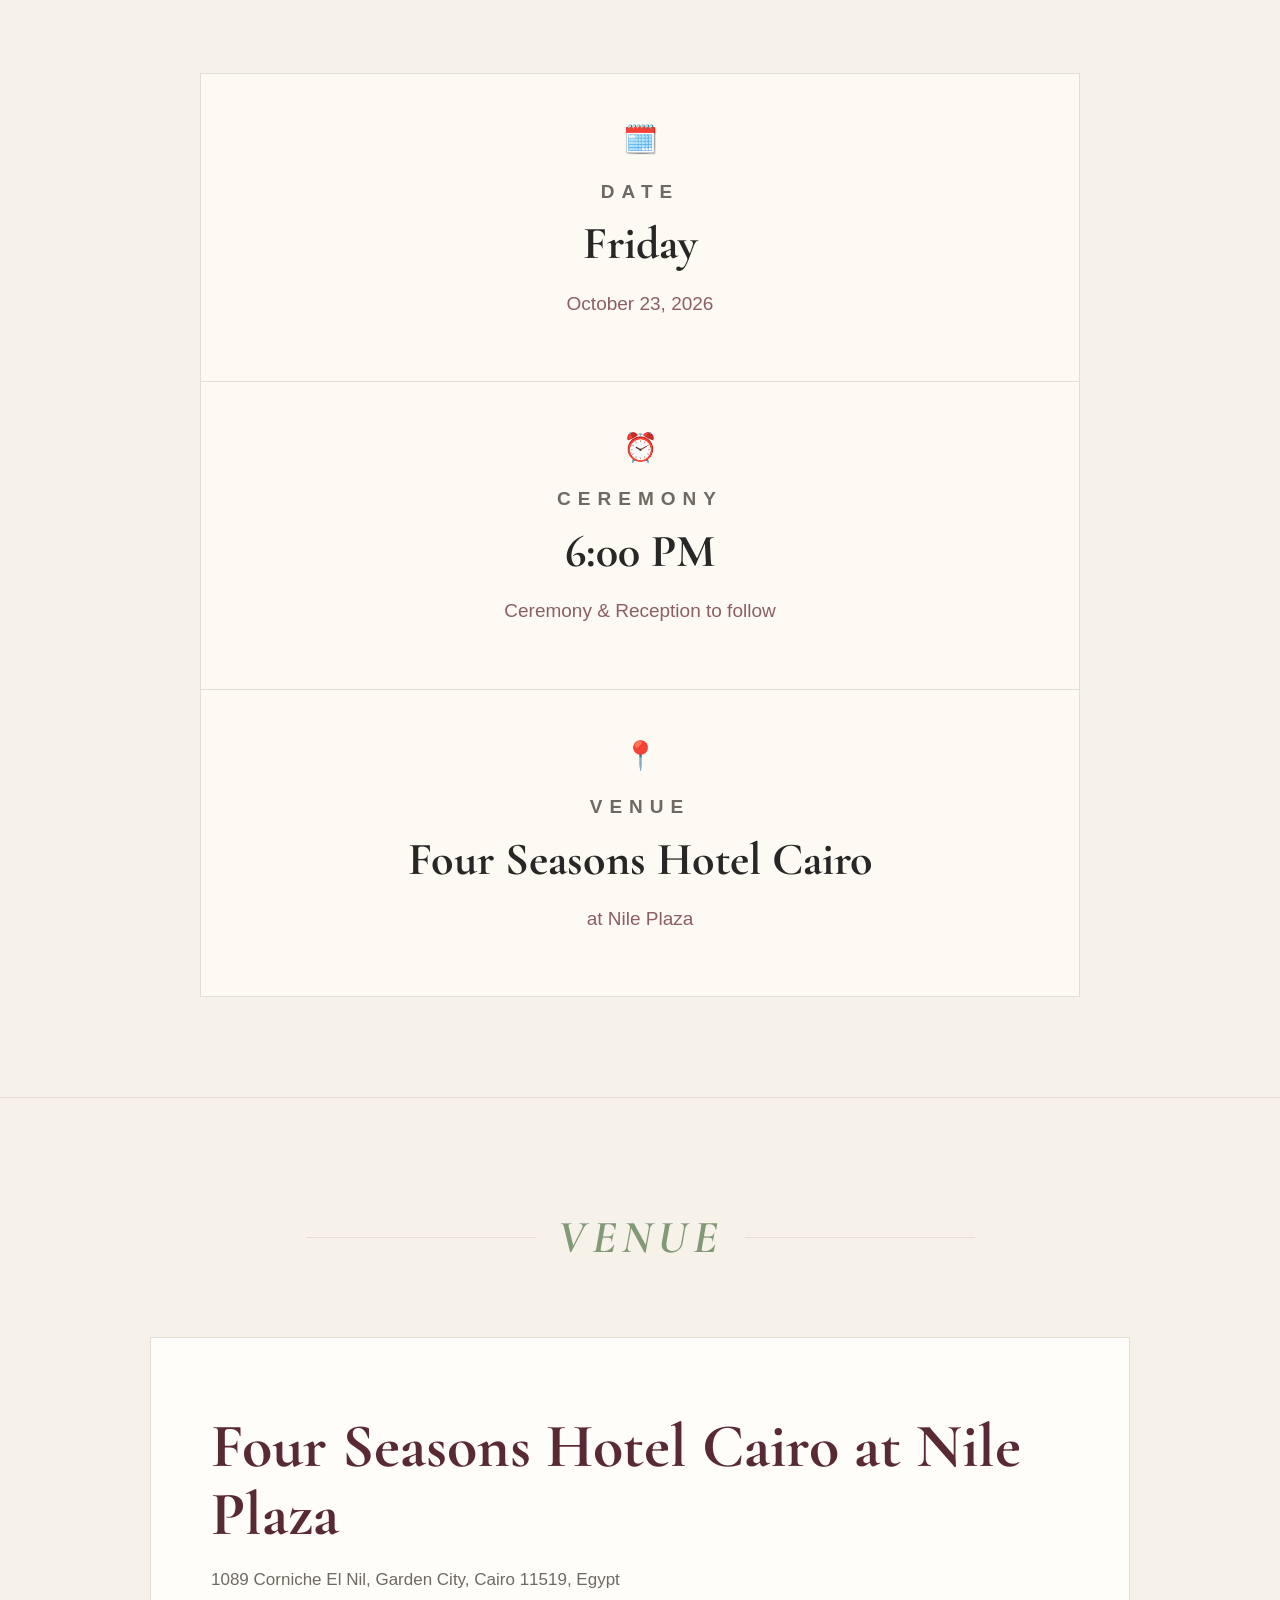
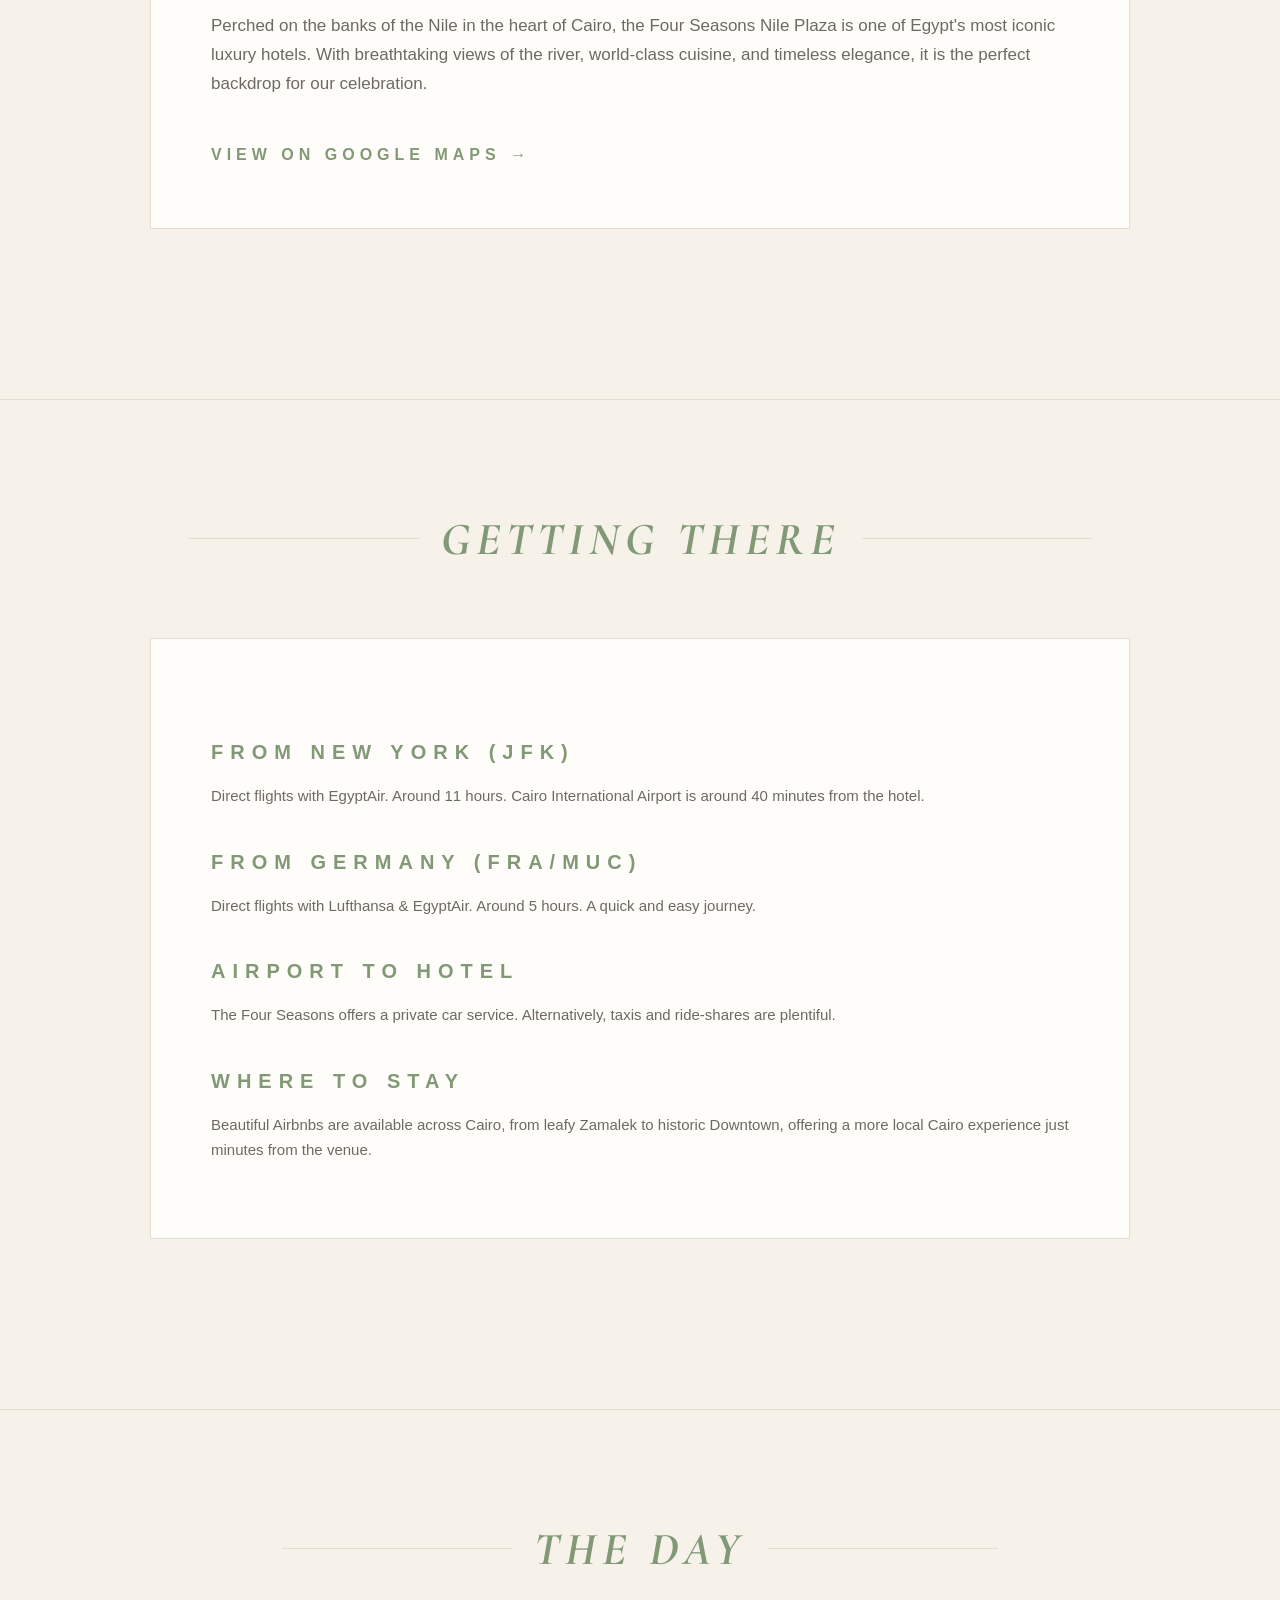
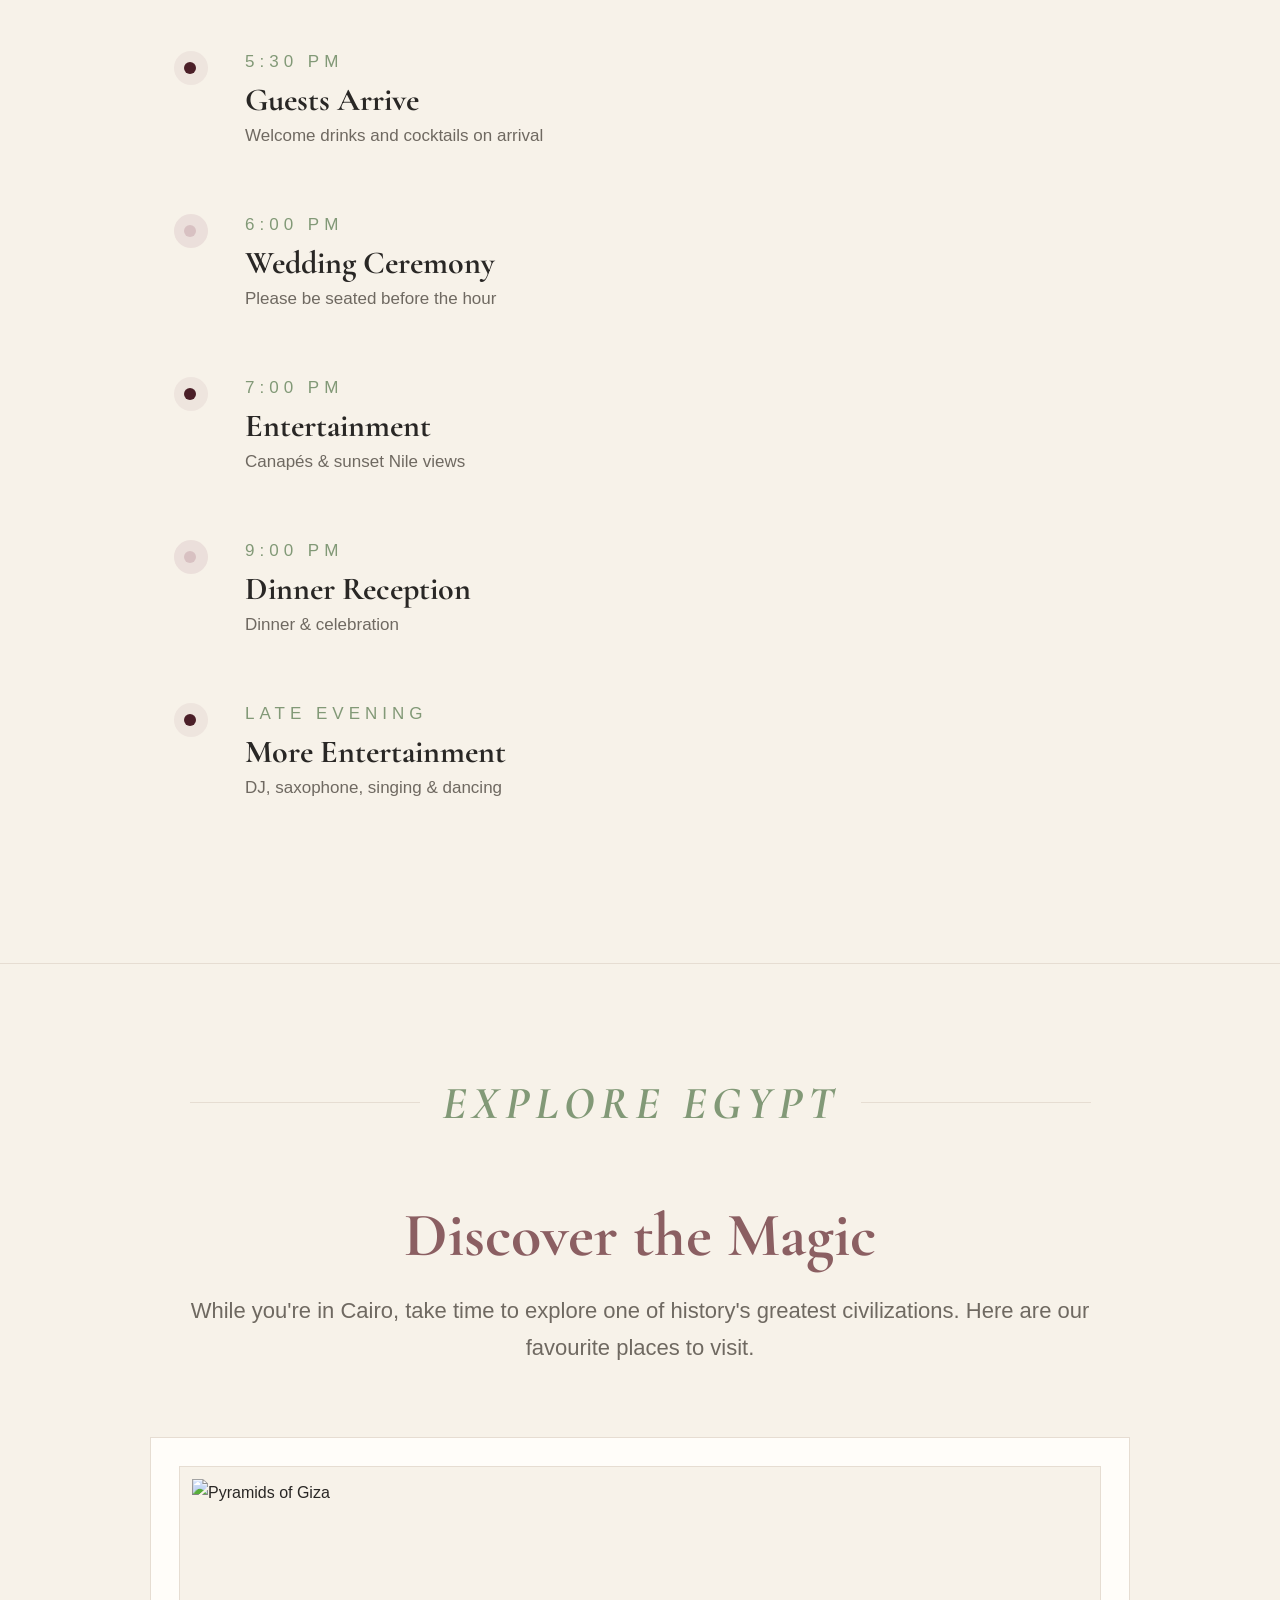
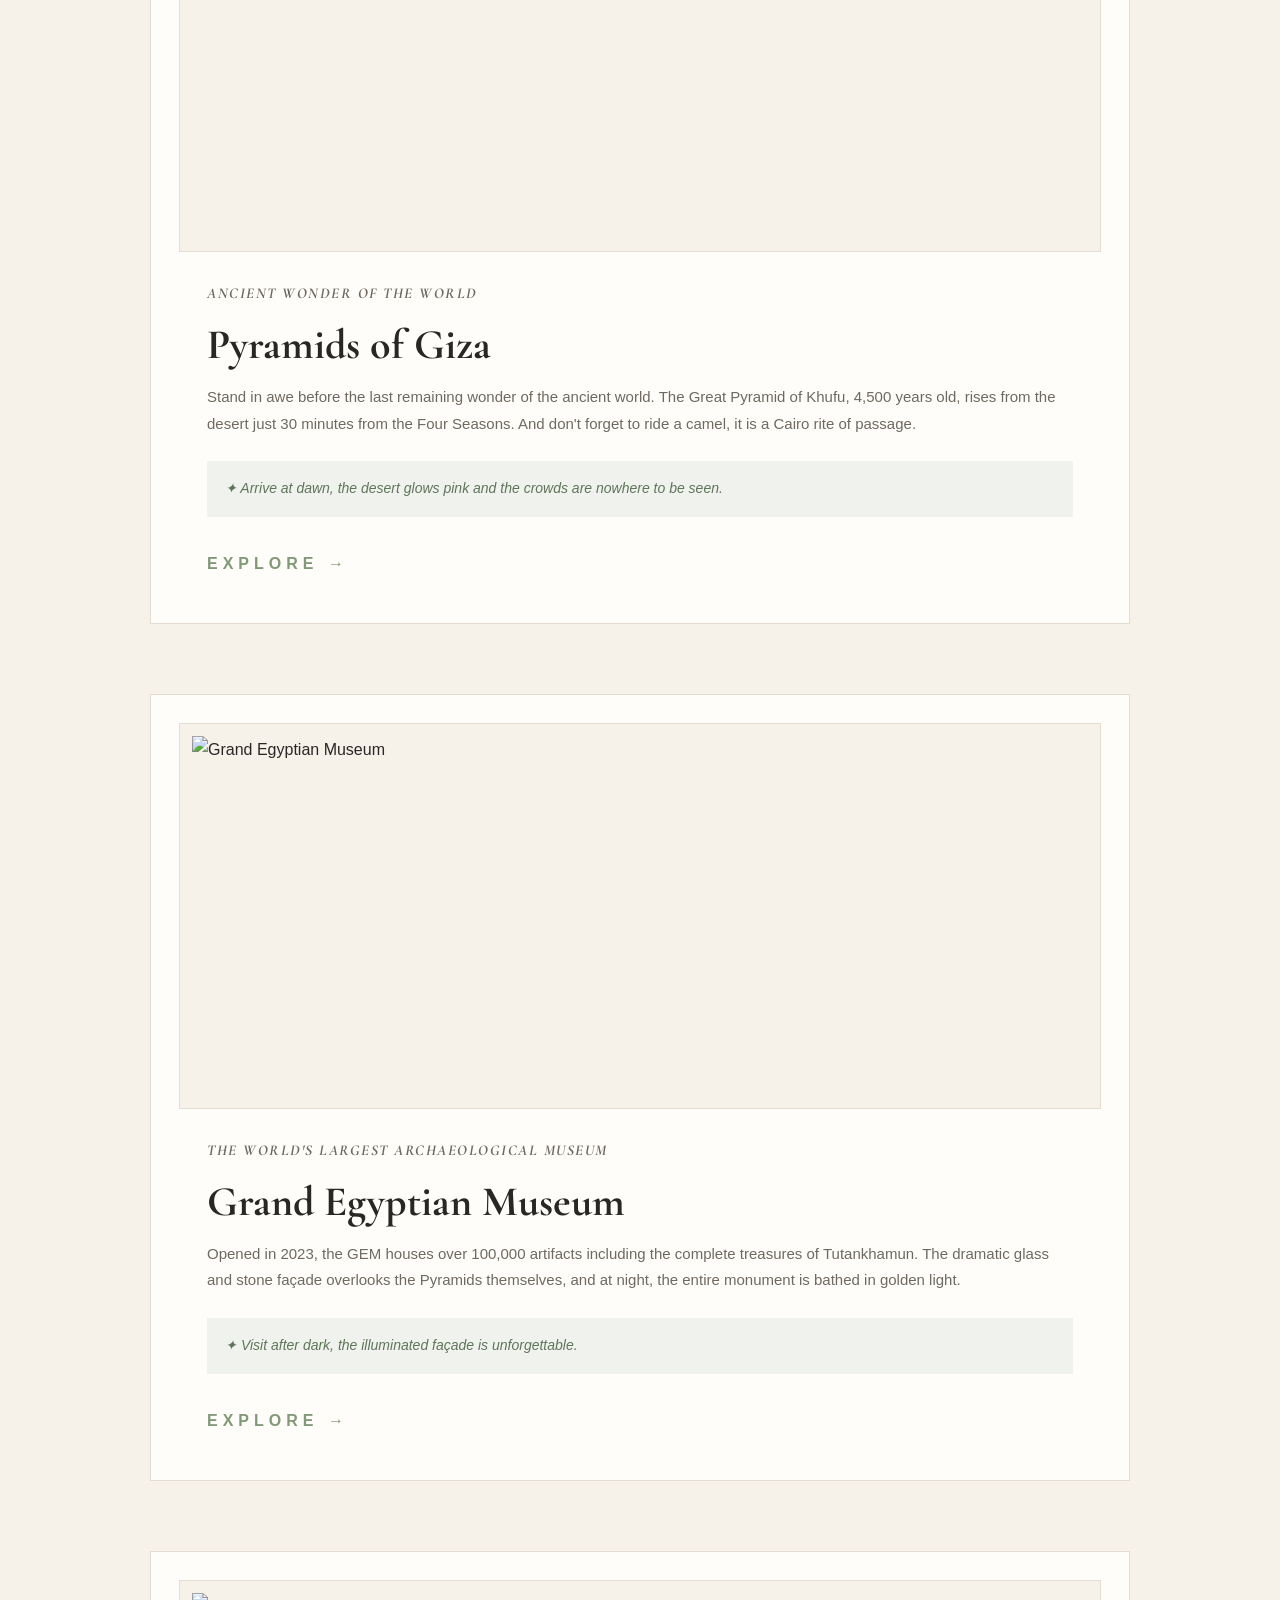
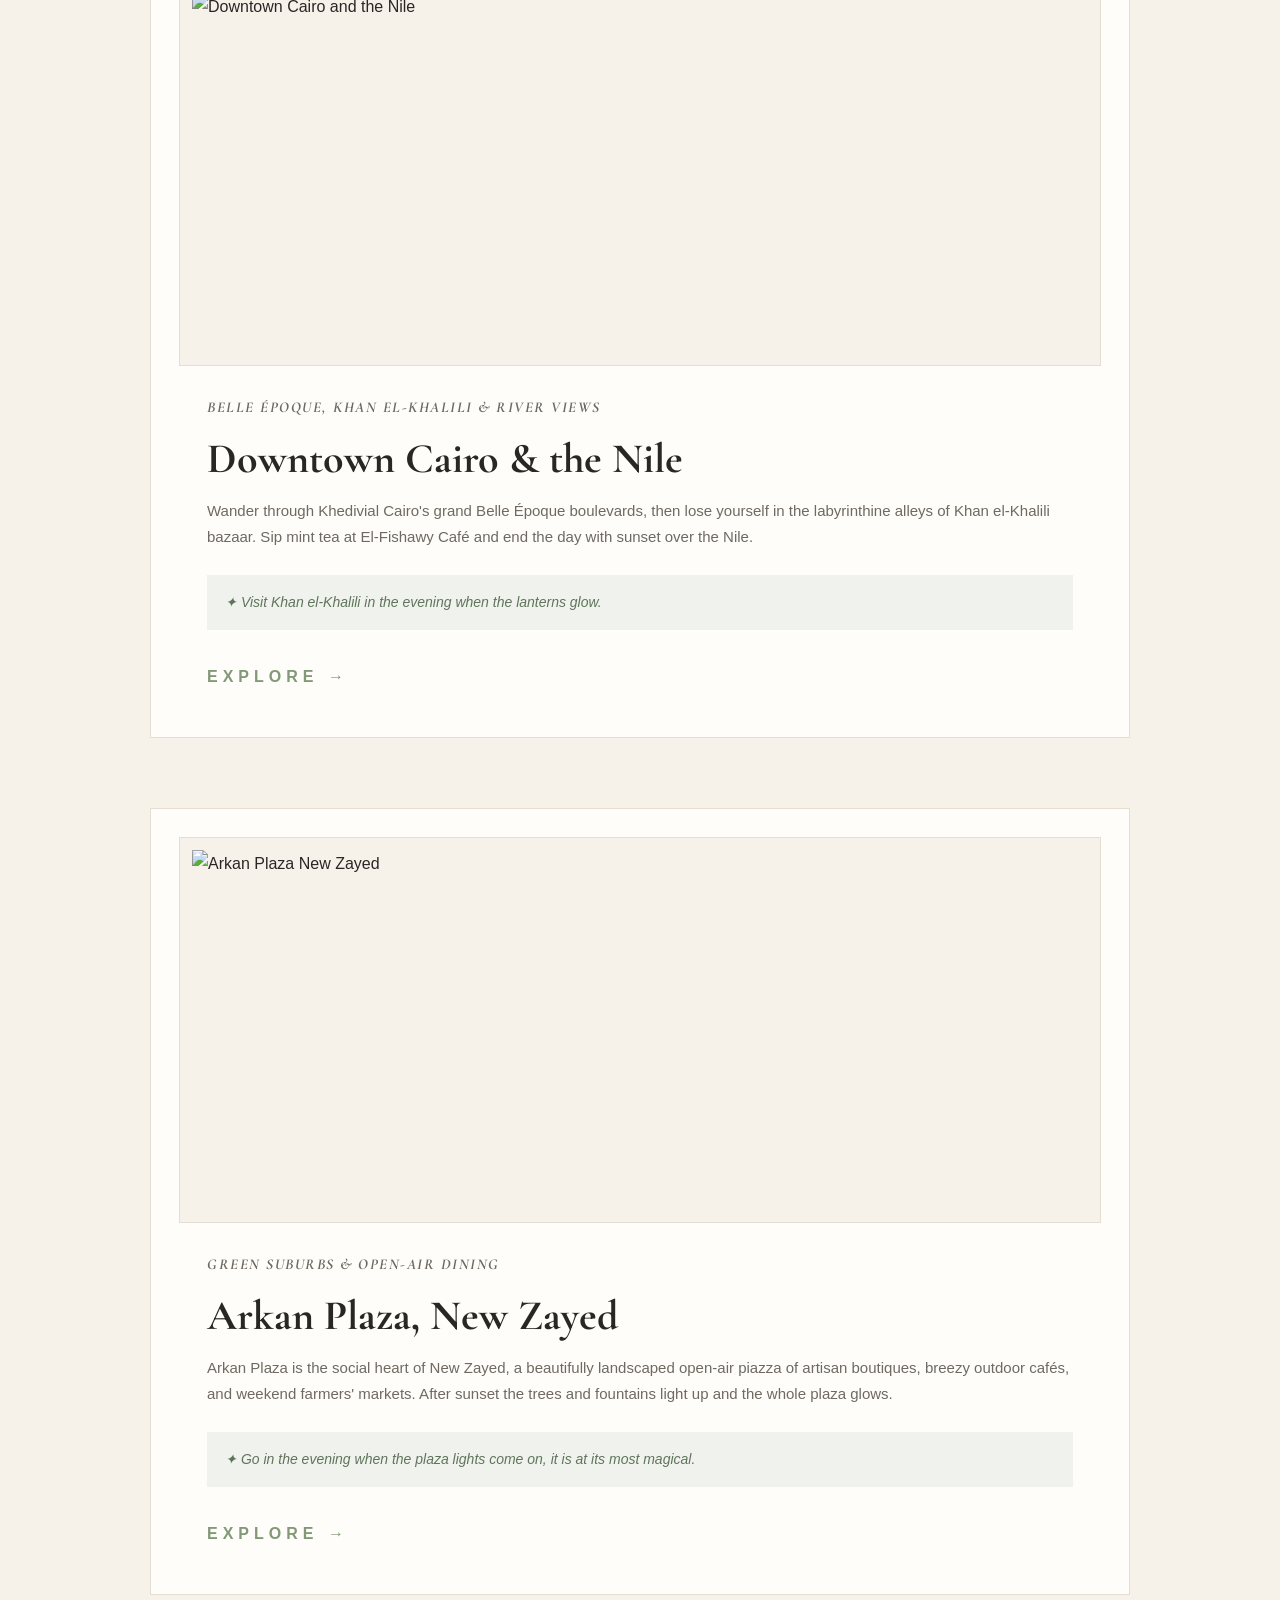
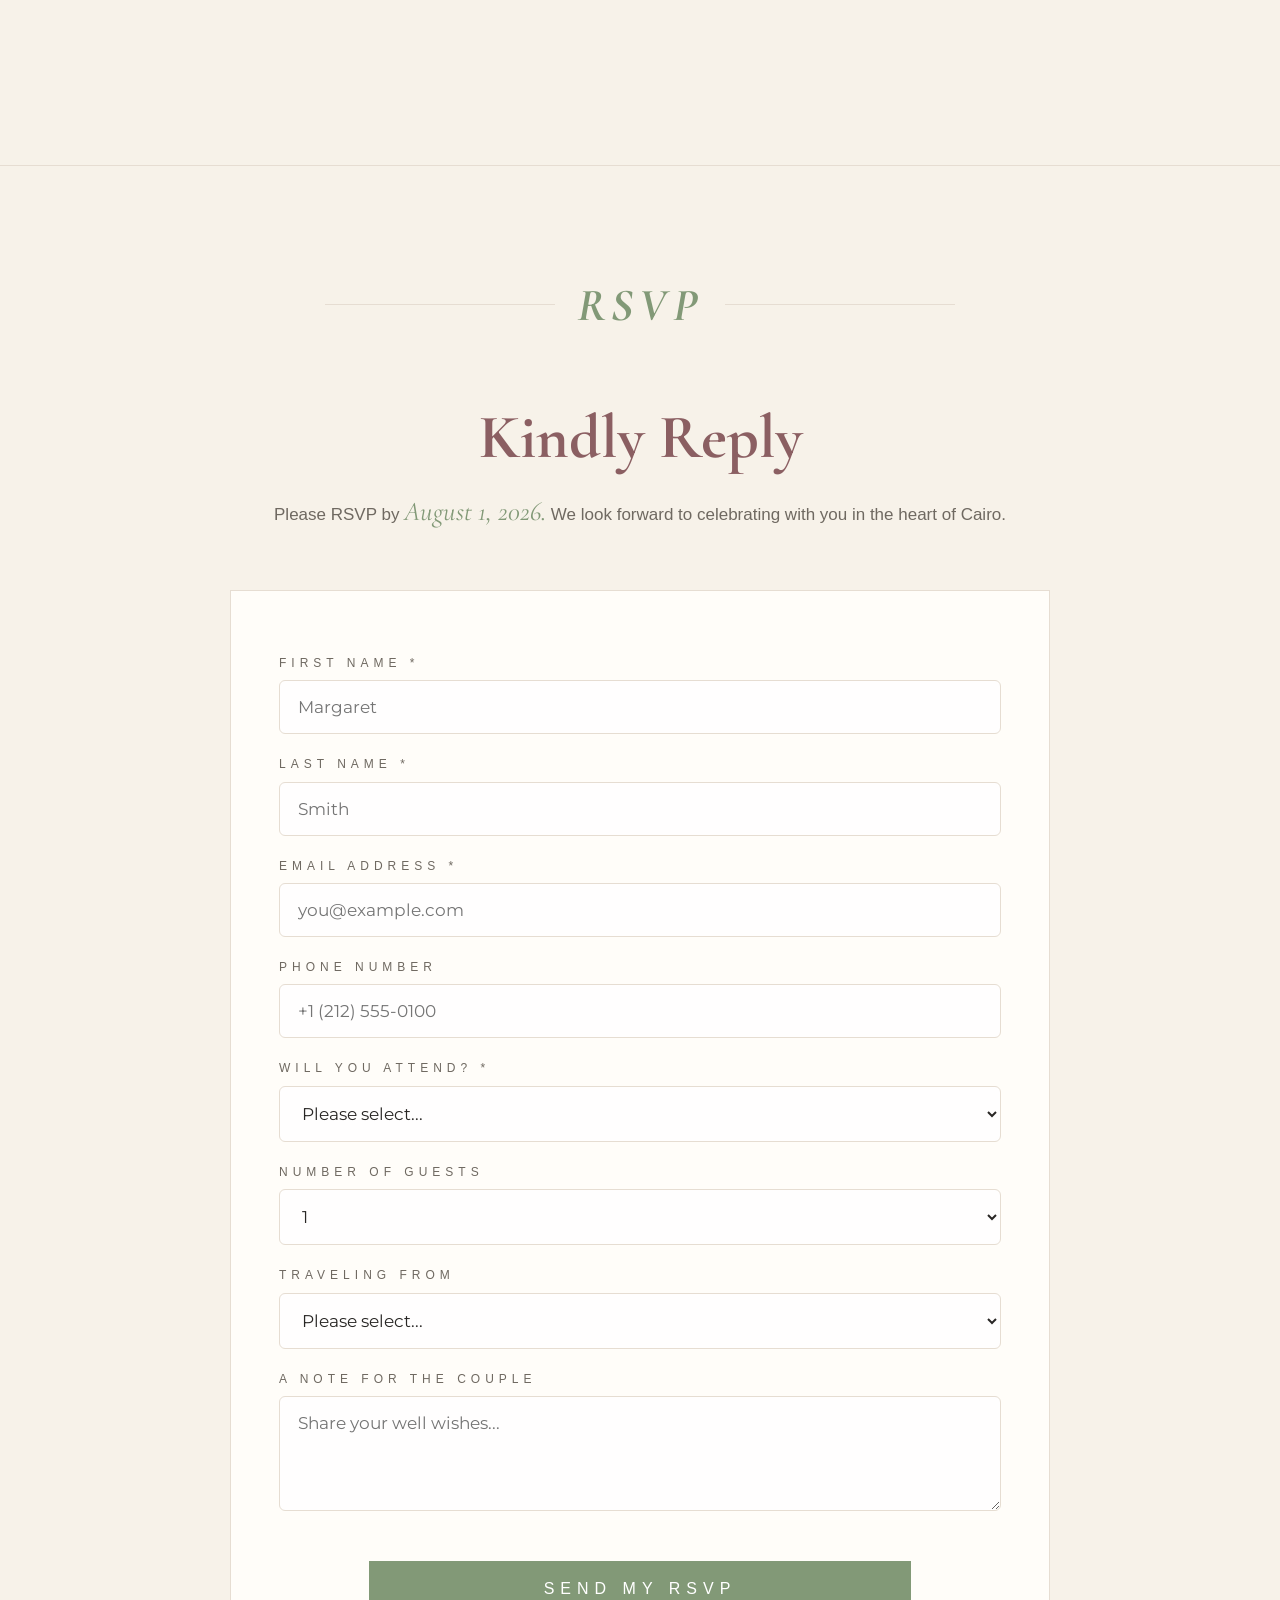
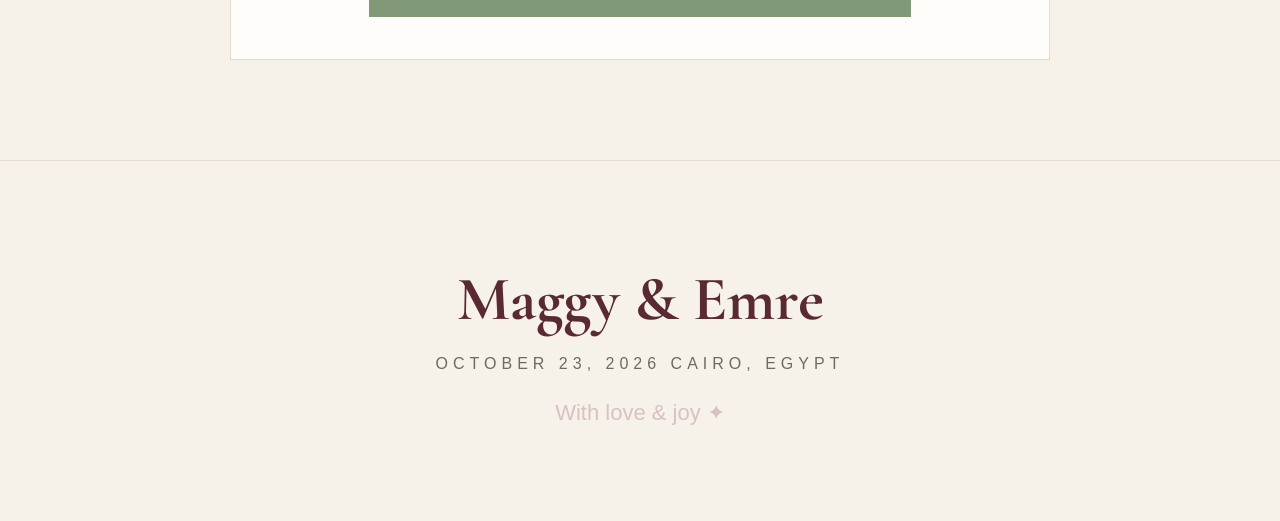
==== commit ec5ea188: "Update index.html" ====
--- a/public/index.html
+++ b/public/index.html
@@ -114,8 +114,8 @@
     <section id="day" class="section timeline-section">
       <div class="section-title"><span></span><p>The Day</p><span></span></div>
 
-    <div class="timeline">
-       <div class="timeline-line"></div>
+      <div class="timeline">
+        <div class="timeline-item">
           <div class="timeline-line"></div>
           <p>5:30 PM</p>
           <h3>Guests Arrive</h3>
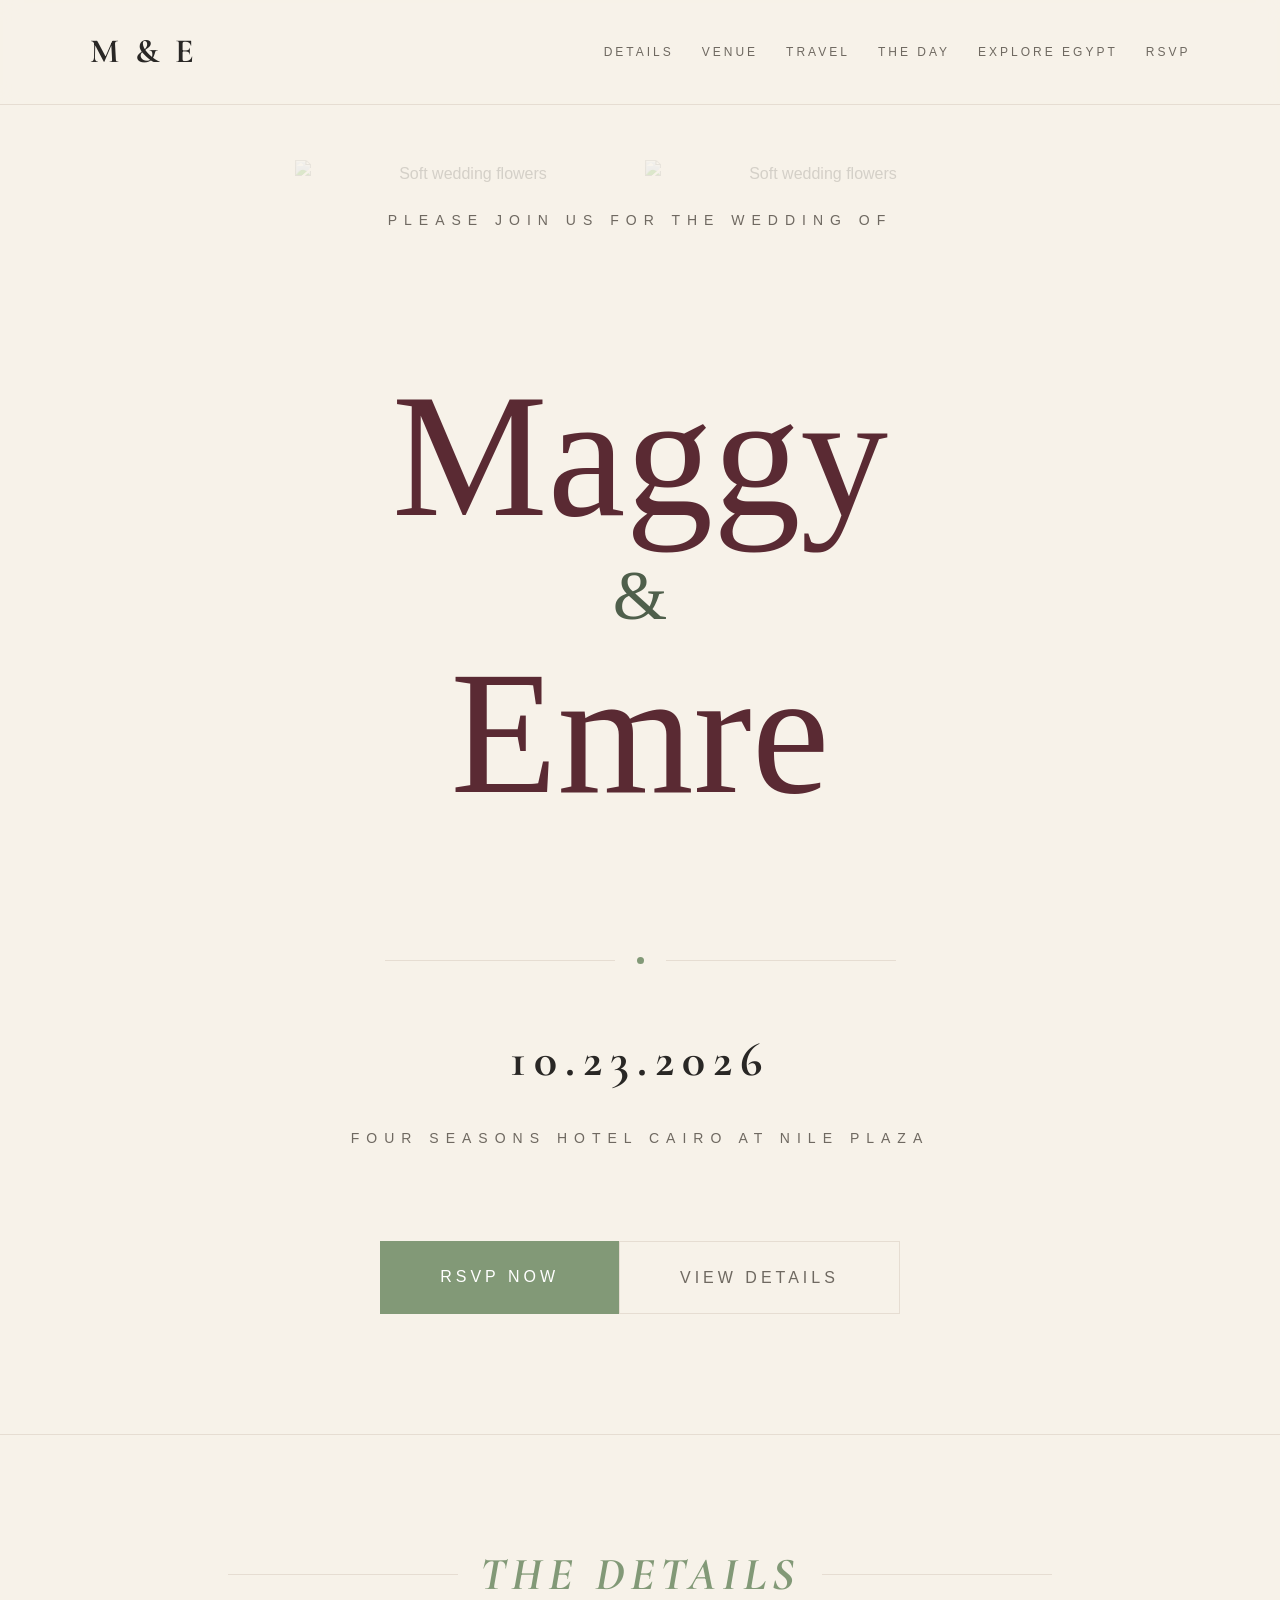
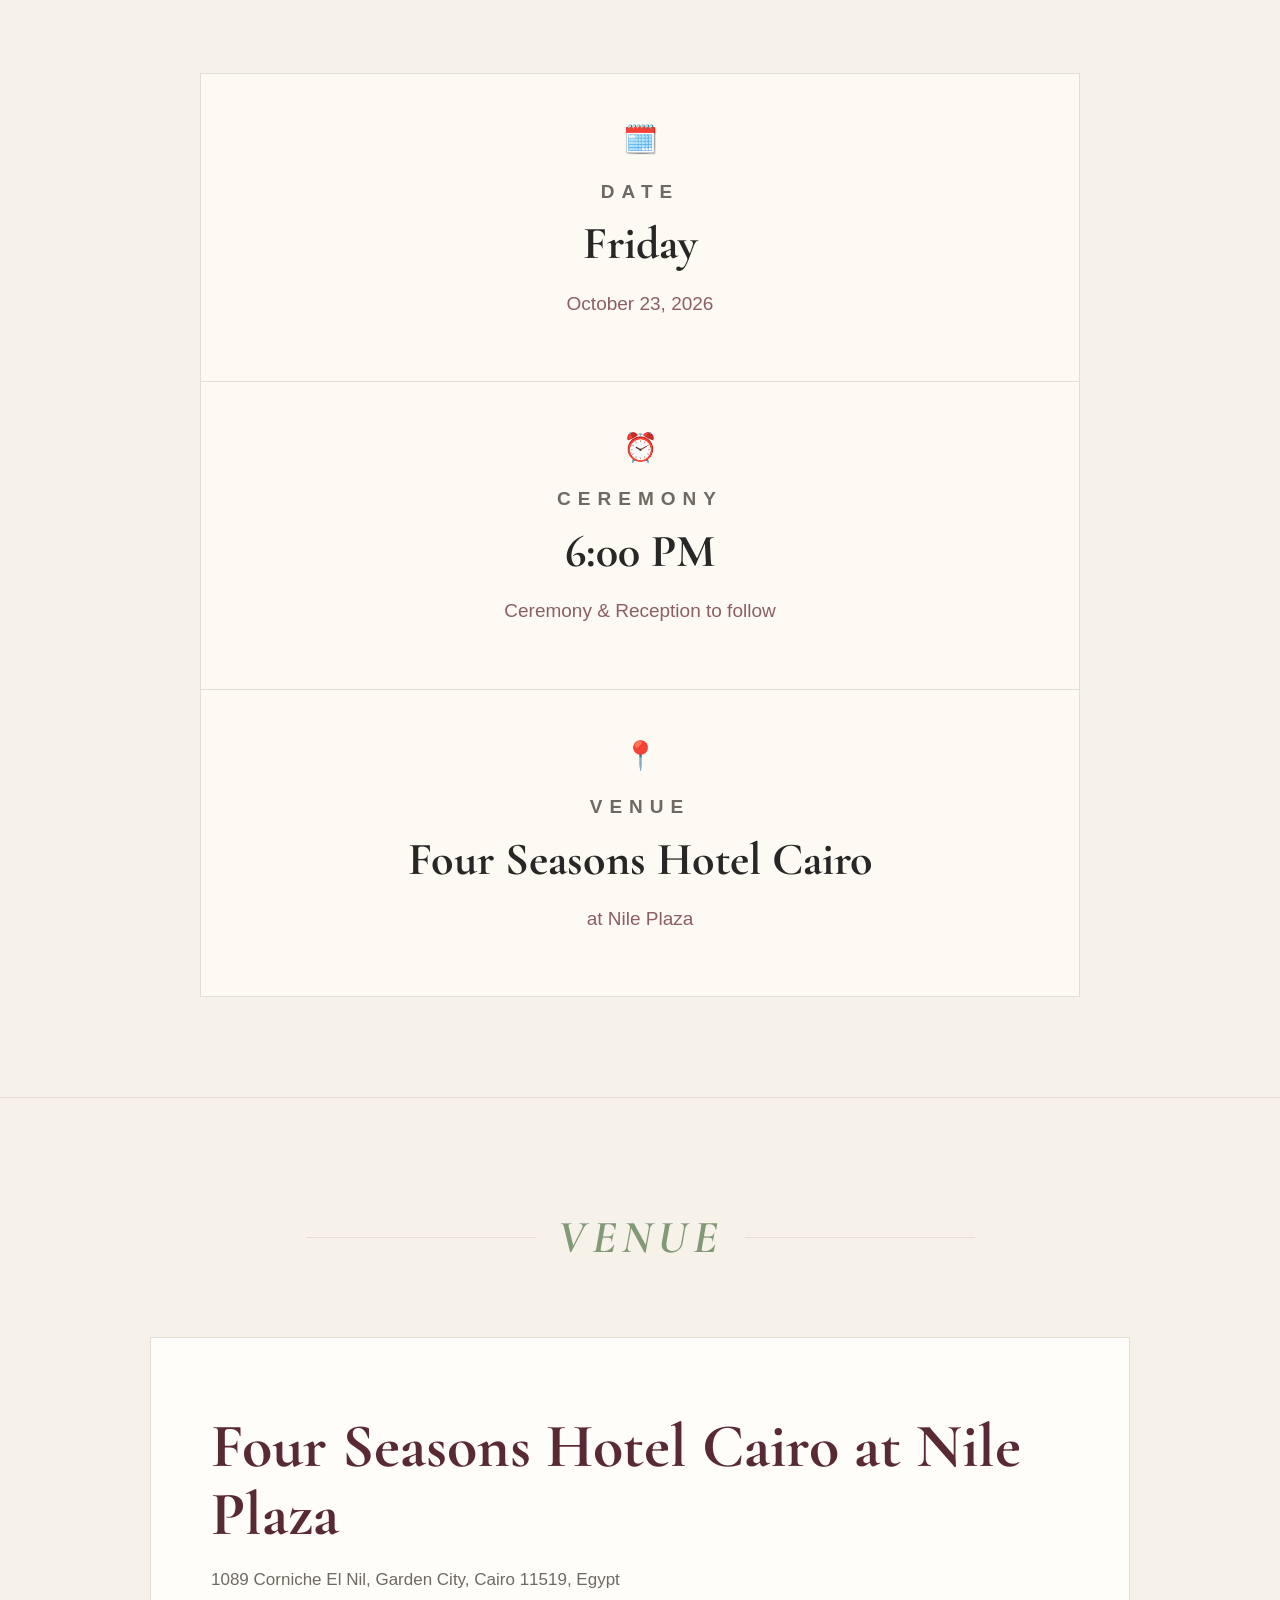
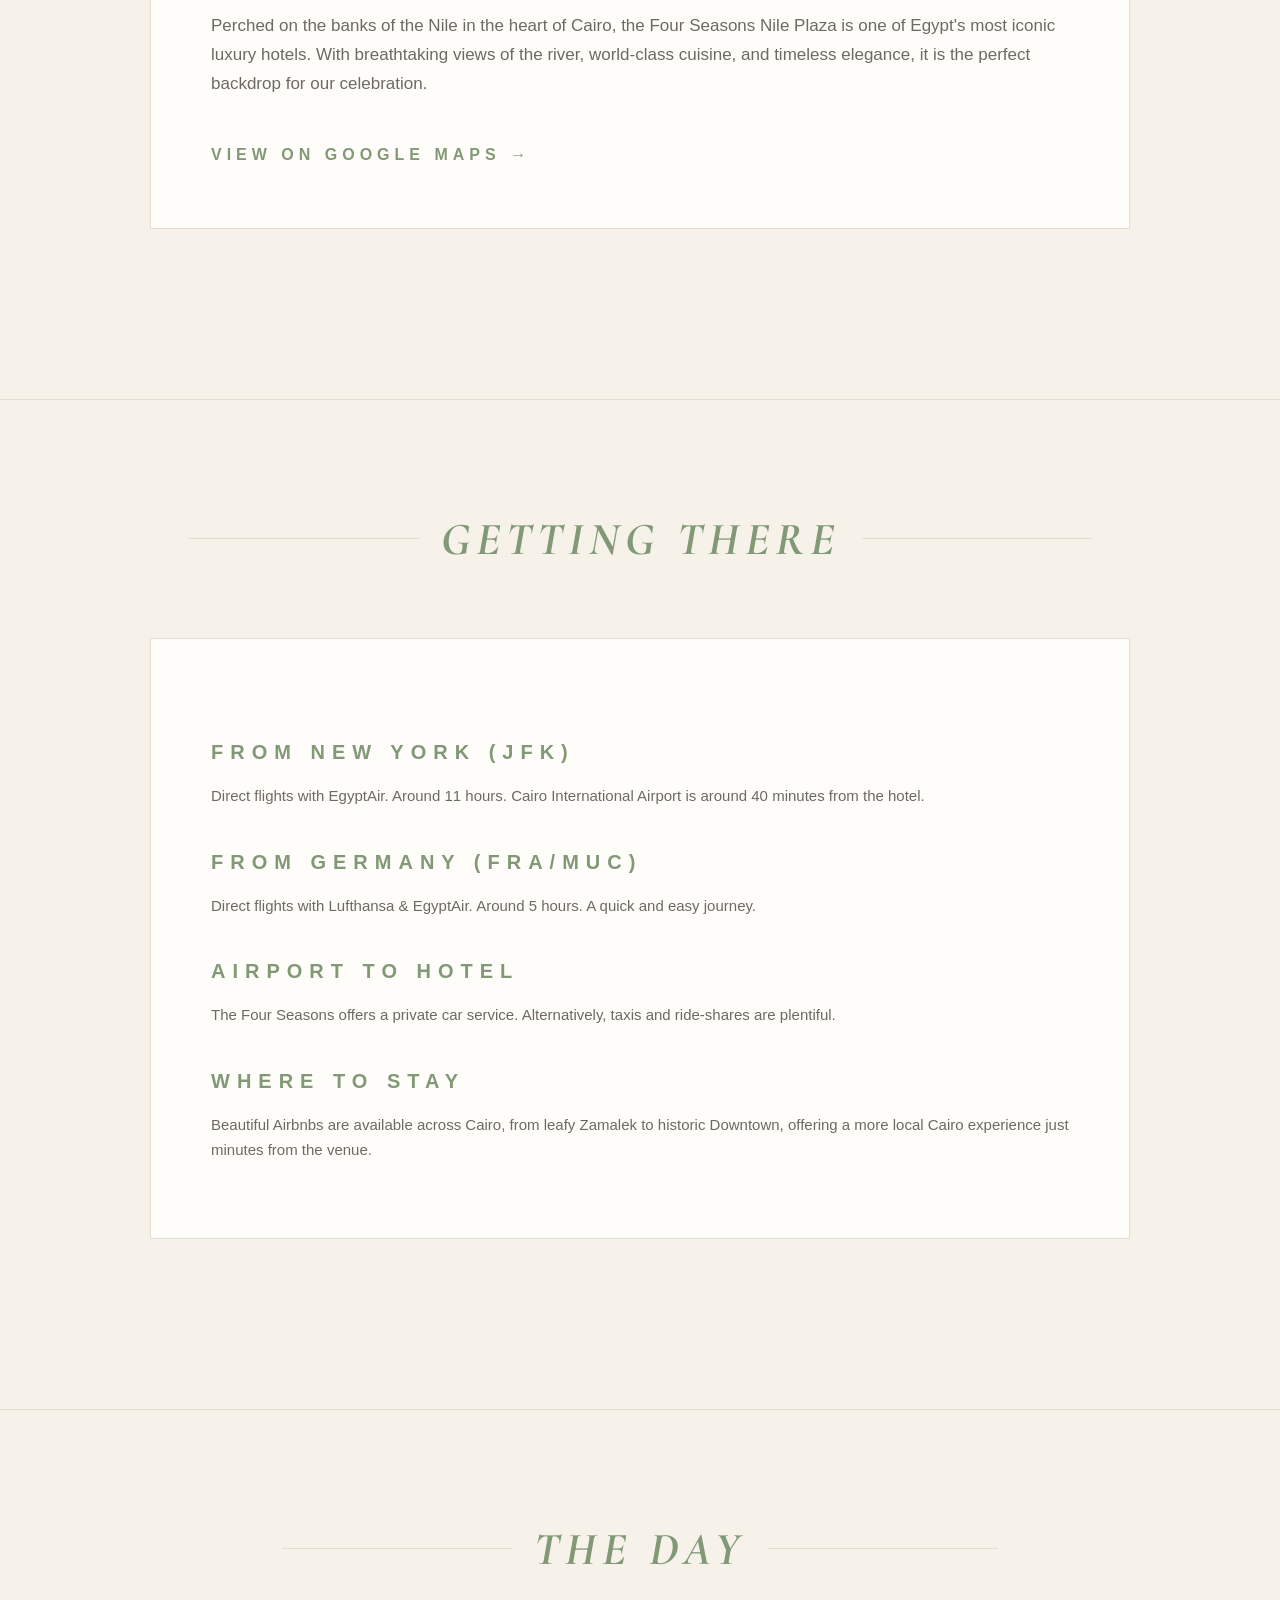
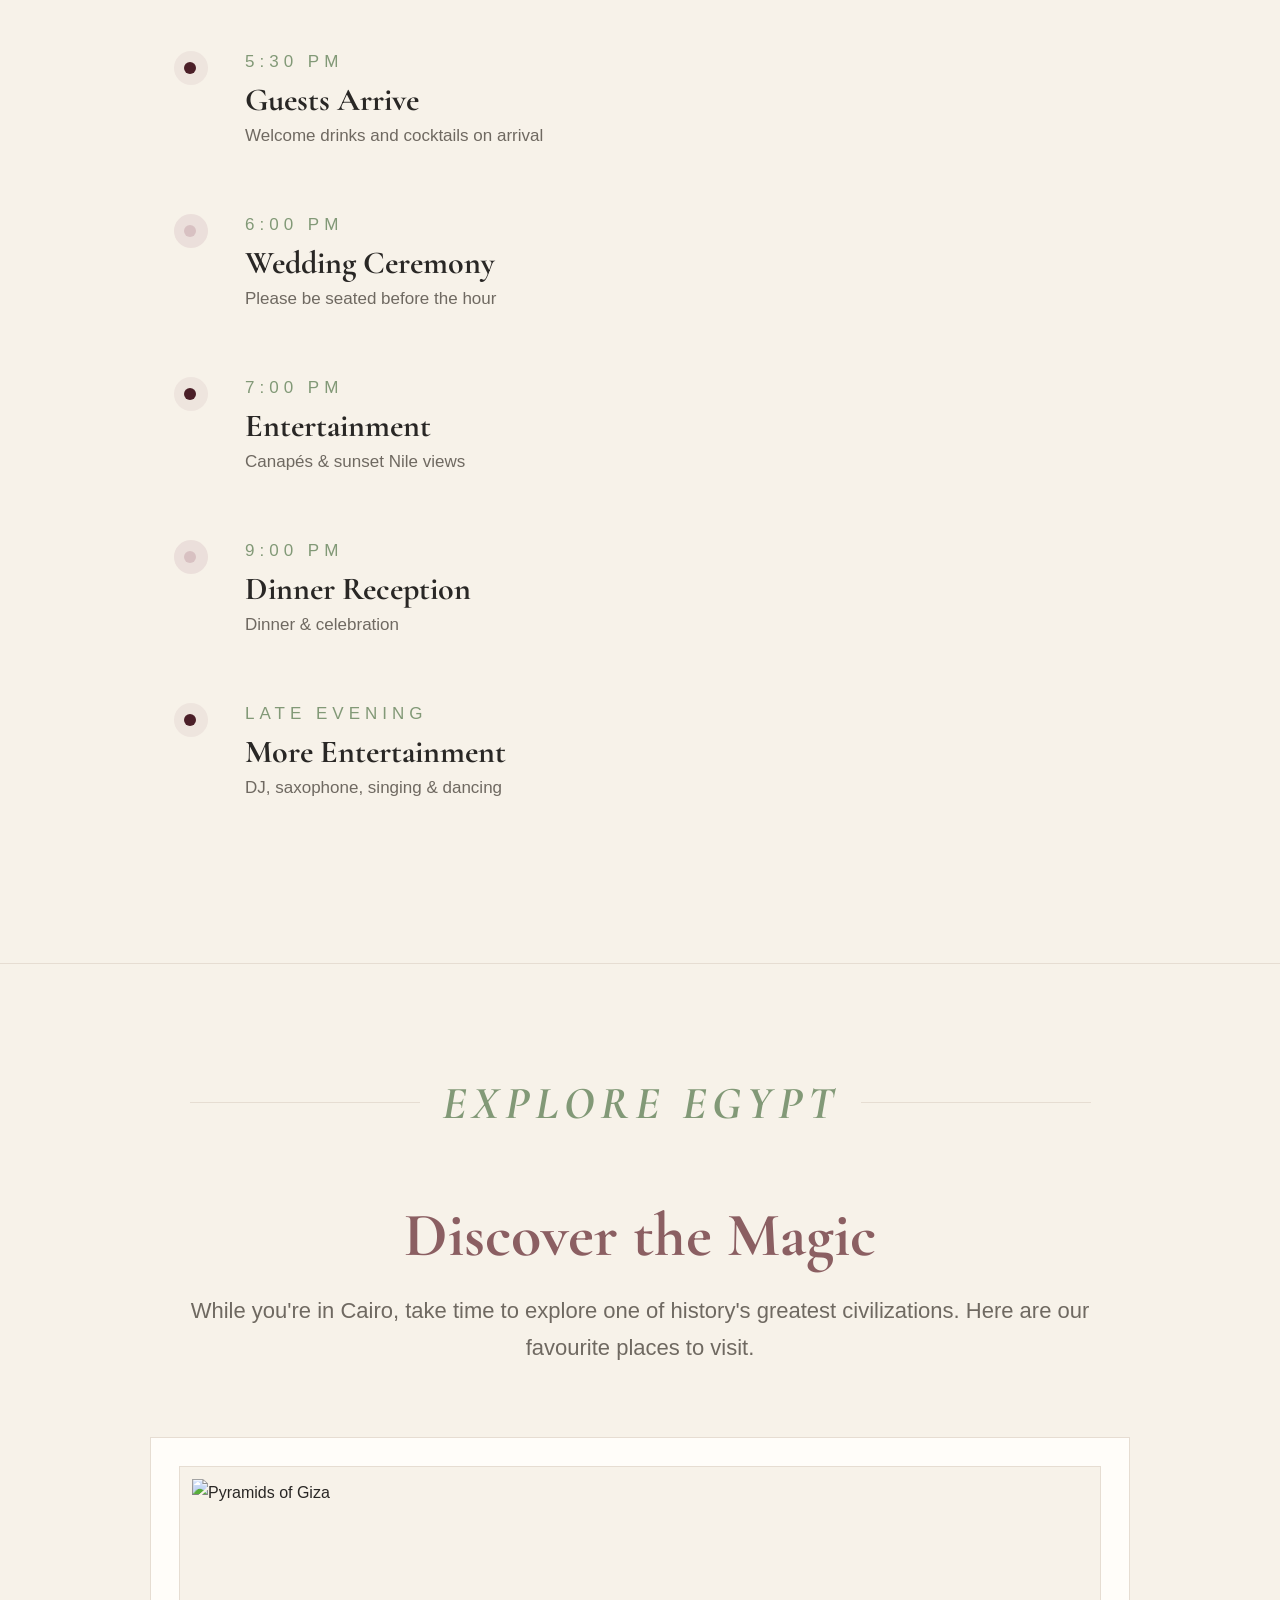
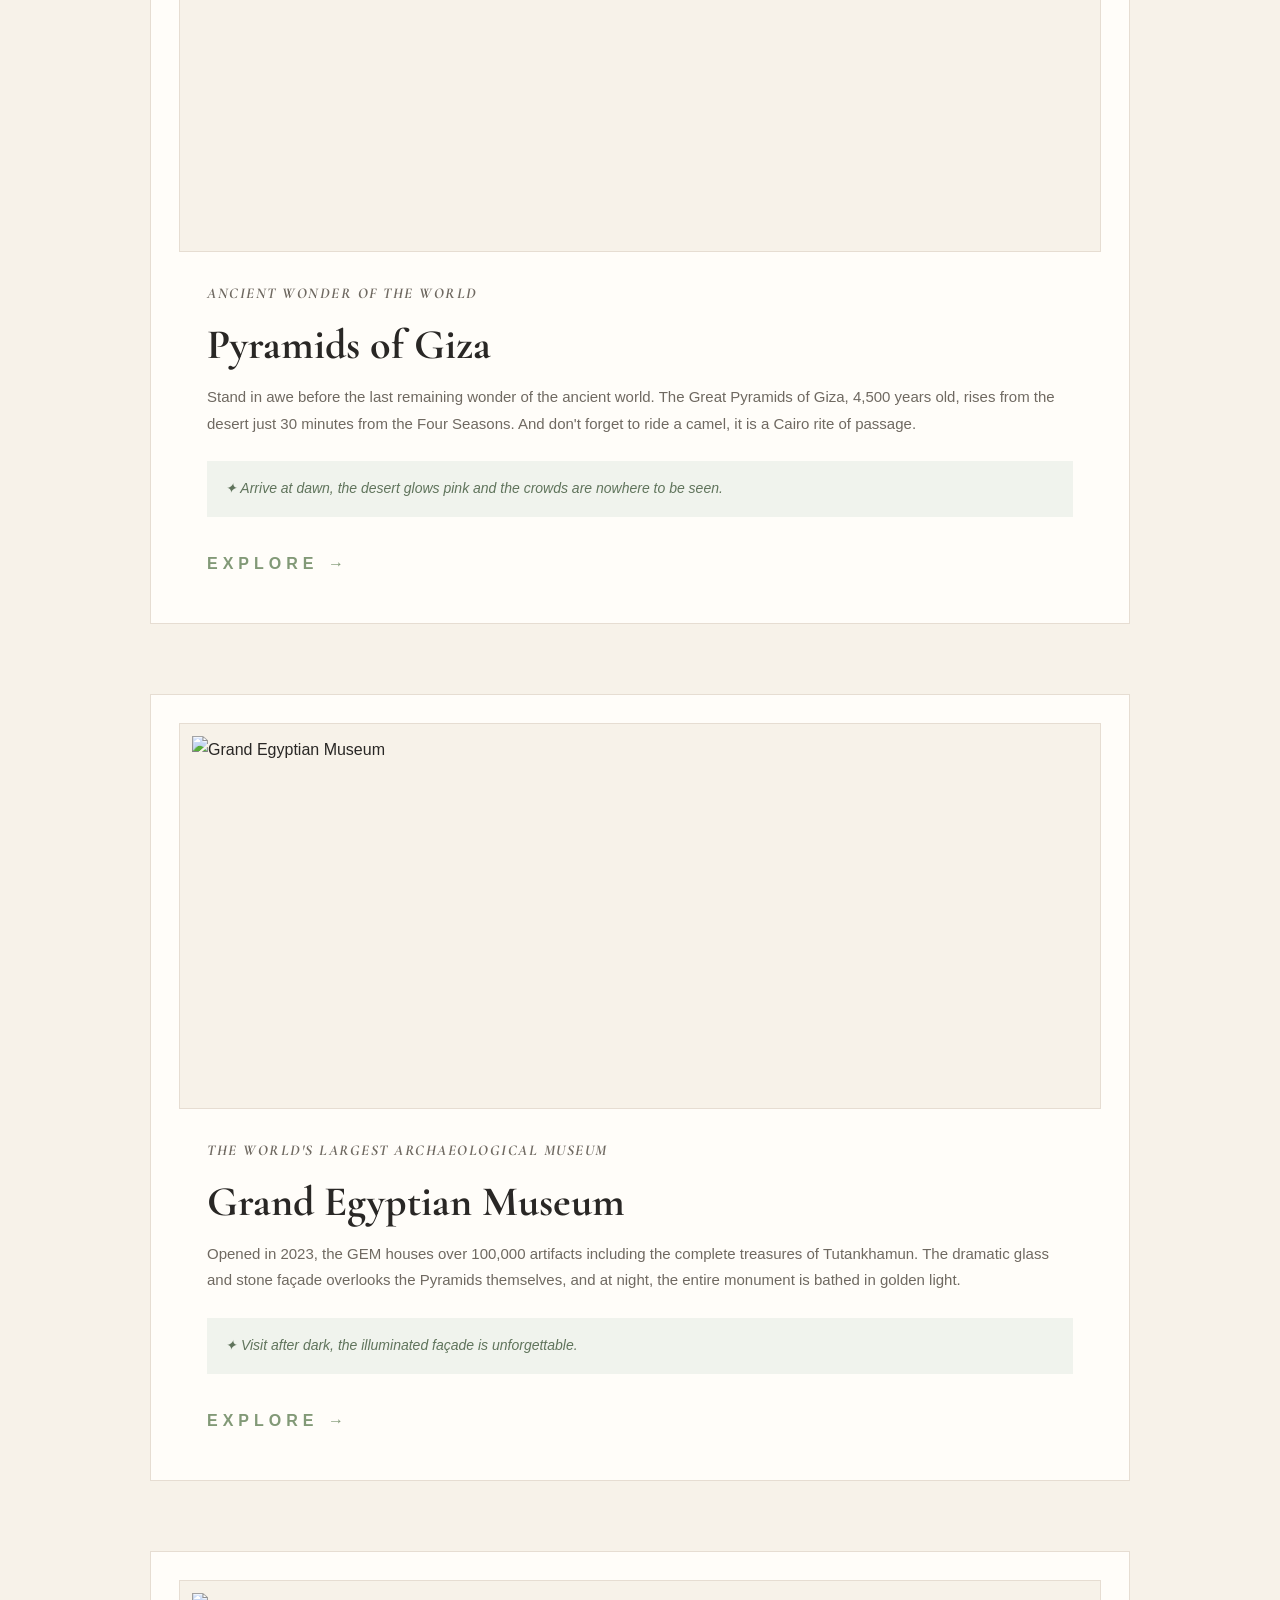
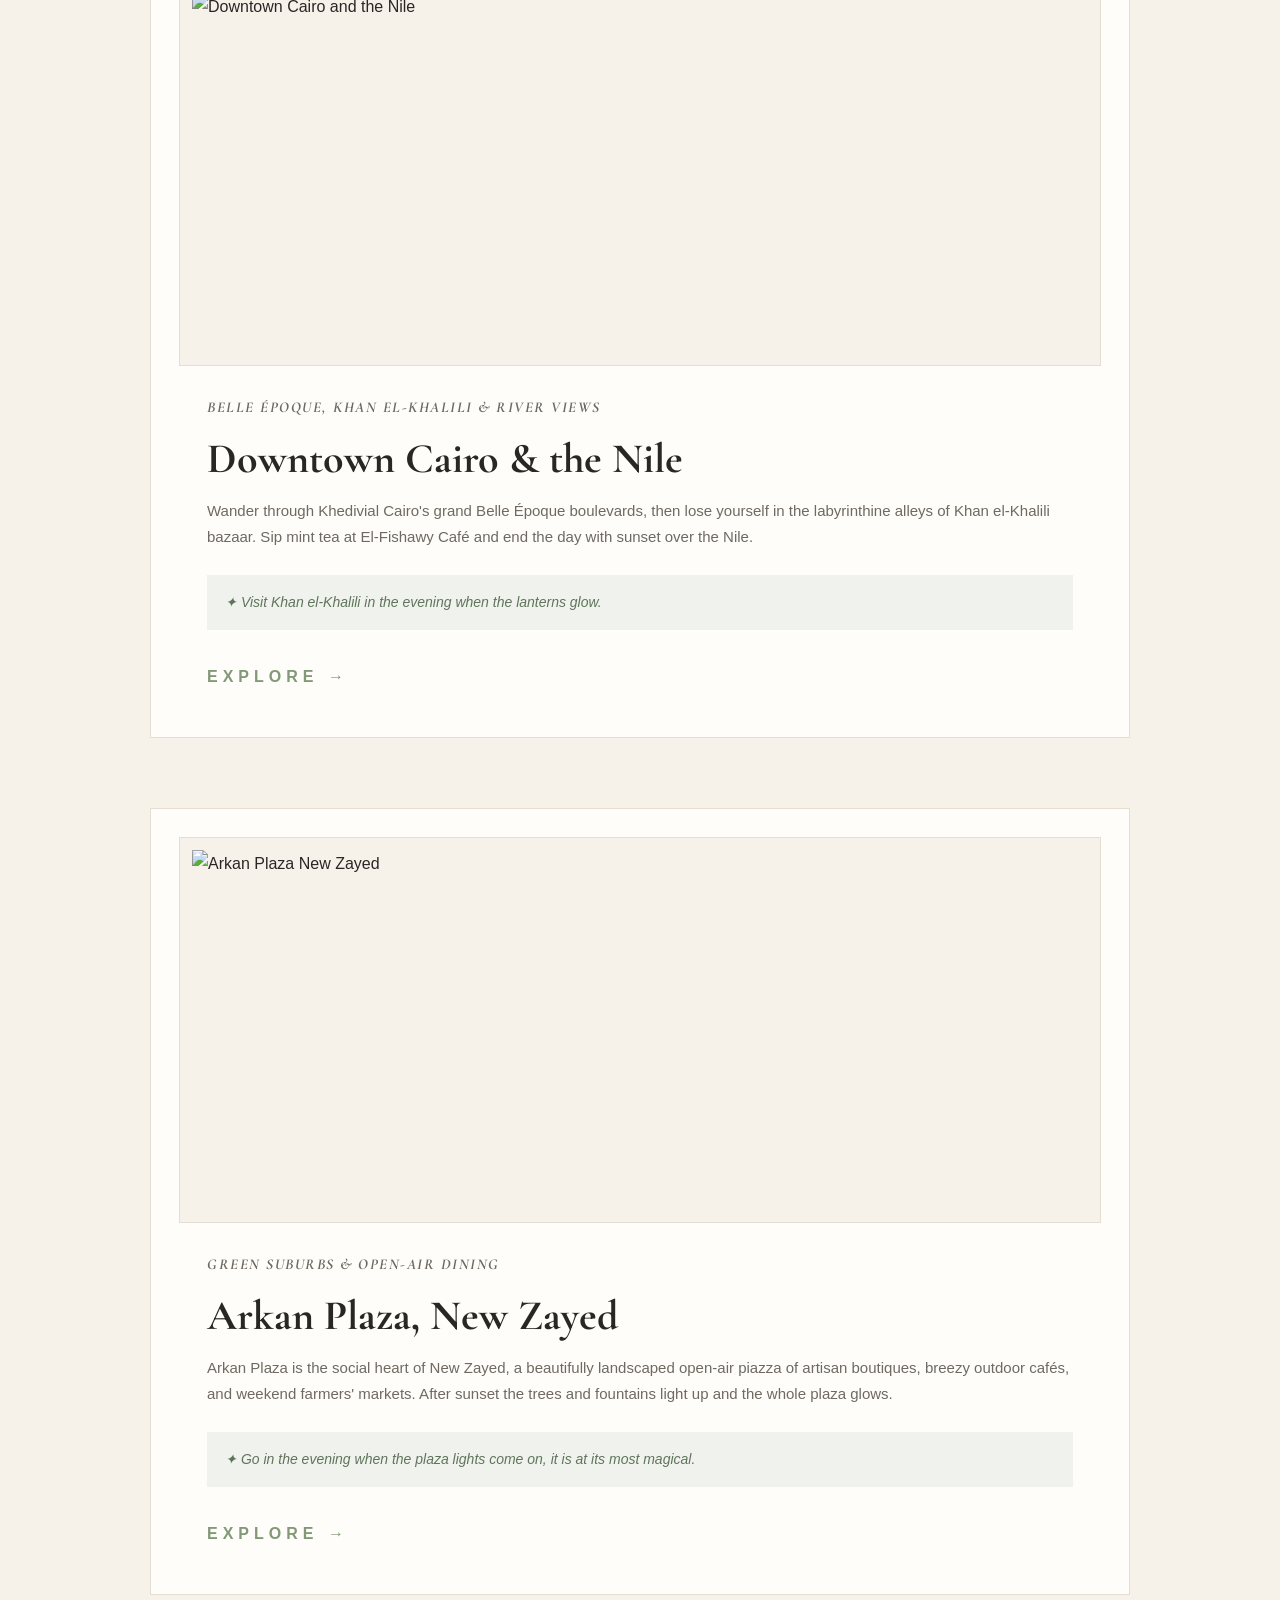
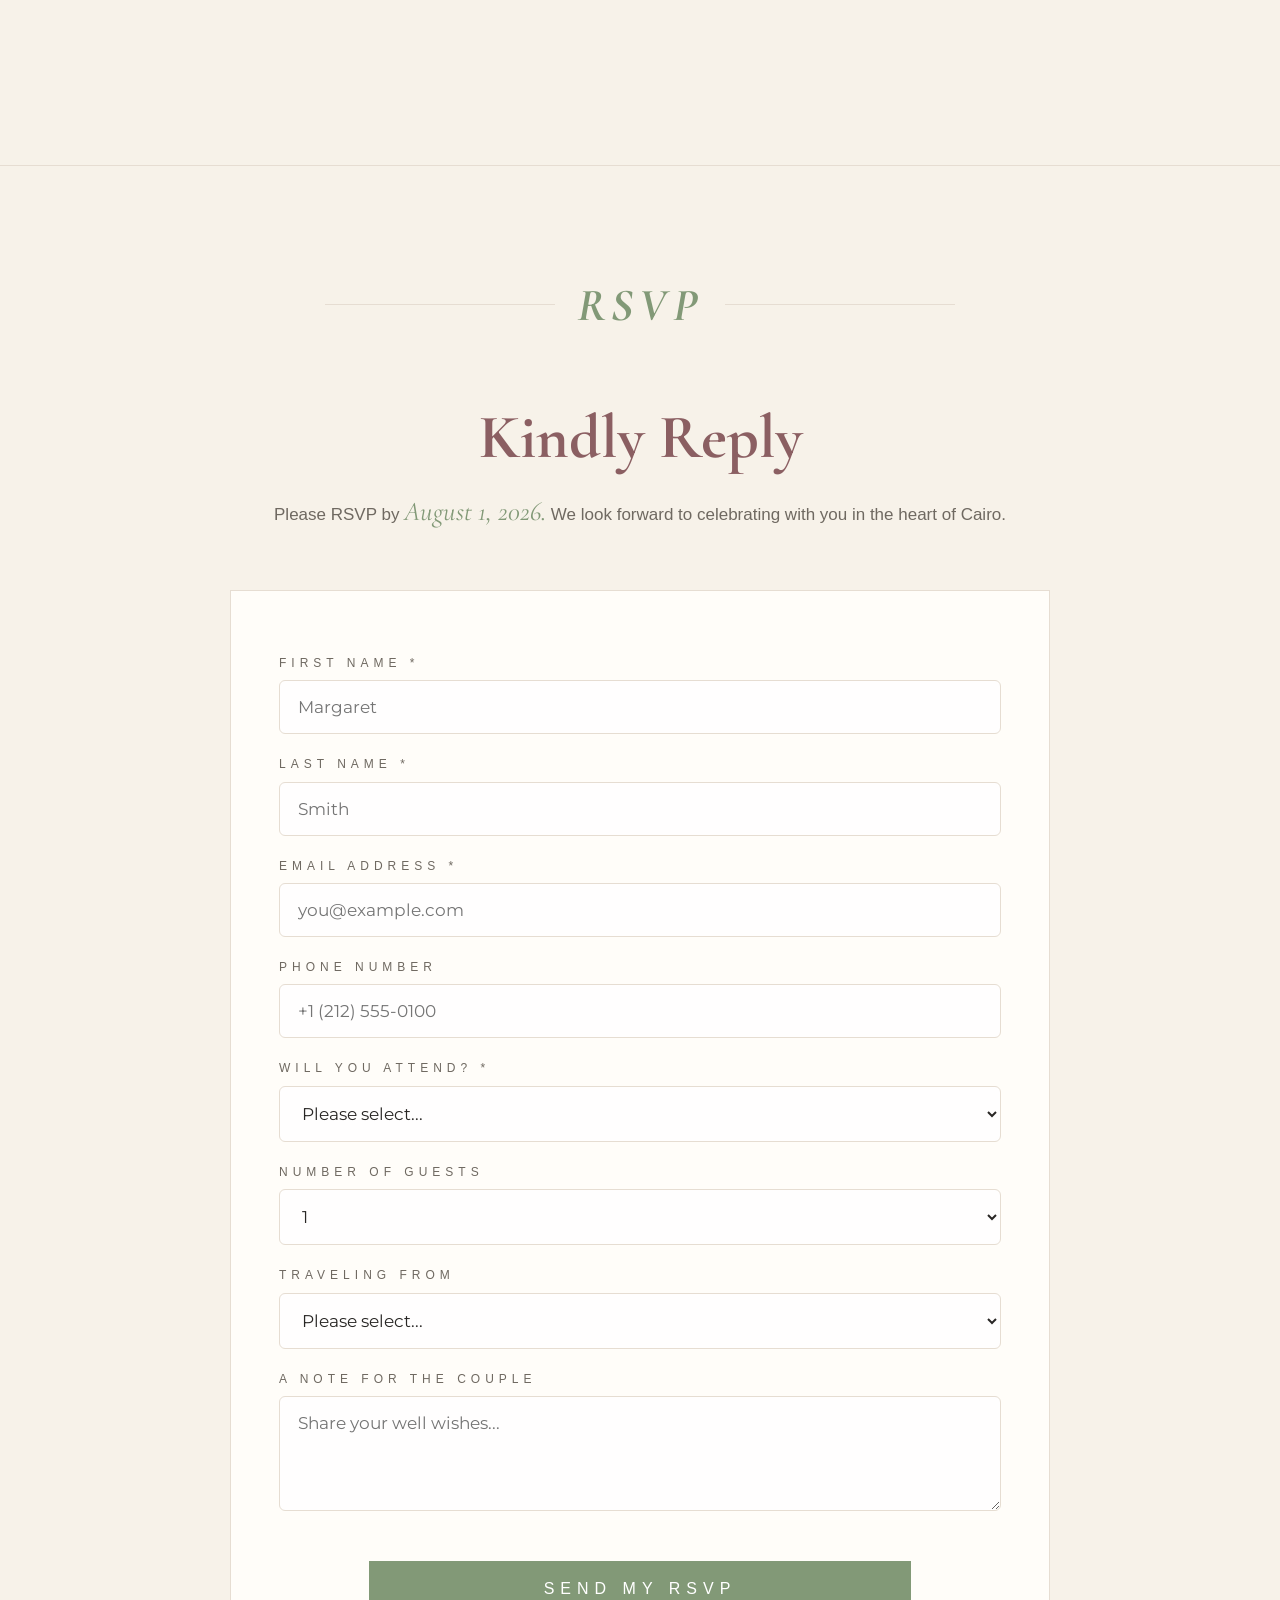
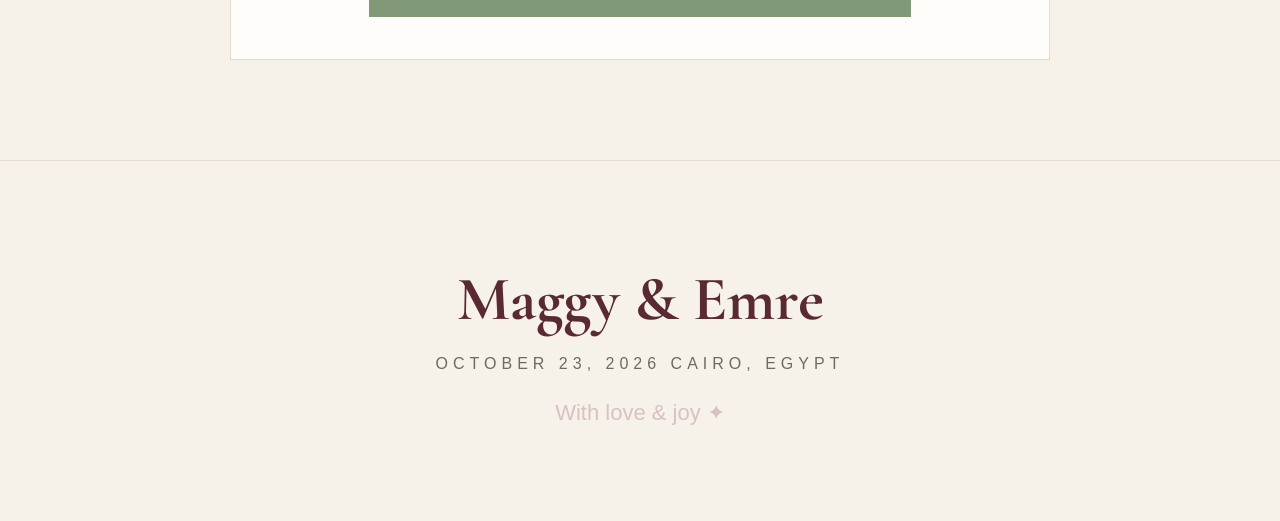
==== commit b209202e: "Update index.html" ====
--- a/public/index.html
+++ b/public/index.html
@@ -164,7 +164,7 @@
         <div class="place-content">
           <p class="photo-label">Ancient Wonder of the World</p>
           <h3>Pyramids of Giza</h3>
-          <p>Stand in awe before the last remaining wonder of the ancient world. The Great Pyramid of Khufu, 4,500 years old, rises from the desert just 30 minutes from the Four Seasons. And don't forget to ride a camel, it is a Cairo rite of passage.</p>
+          <p>Stand in awe before the last remaining wonder of the ancient world. The Great Pyramids of Giza, 4,500 years old, rises from the desert just 30 minutes from the Four Seasons. And don't forget to ride a camel, it is a Cairo rite of passage.</p>
           <em>✦ Arrive at dawn, the desert glows pink and the crowds are nowhere to be seen.</em>
           <a target="_blank" href="https://www.google.com/maps/search/?api=1&query=Pyramids+of+Giza">Explore →</a>
         </div>
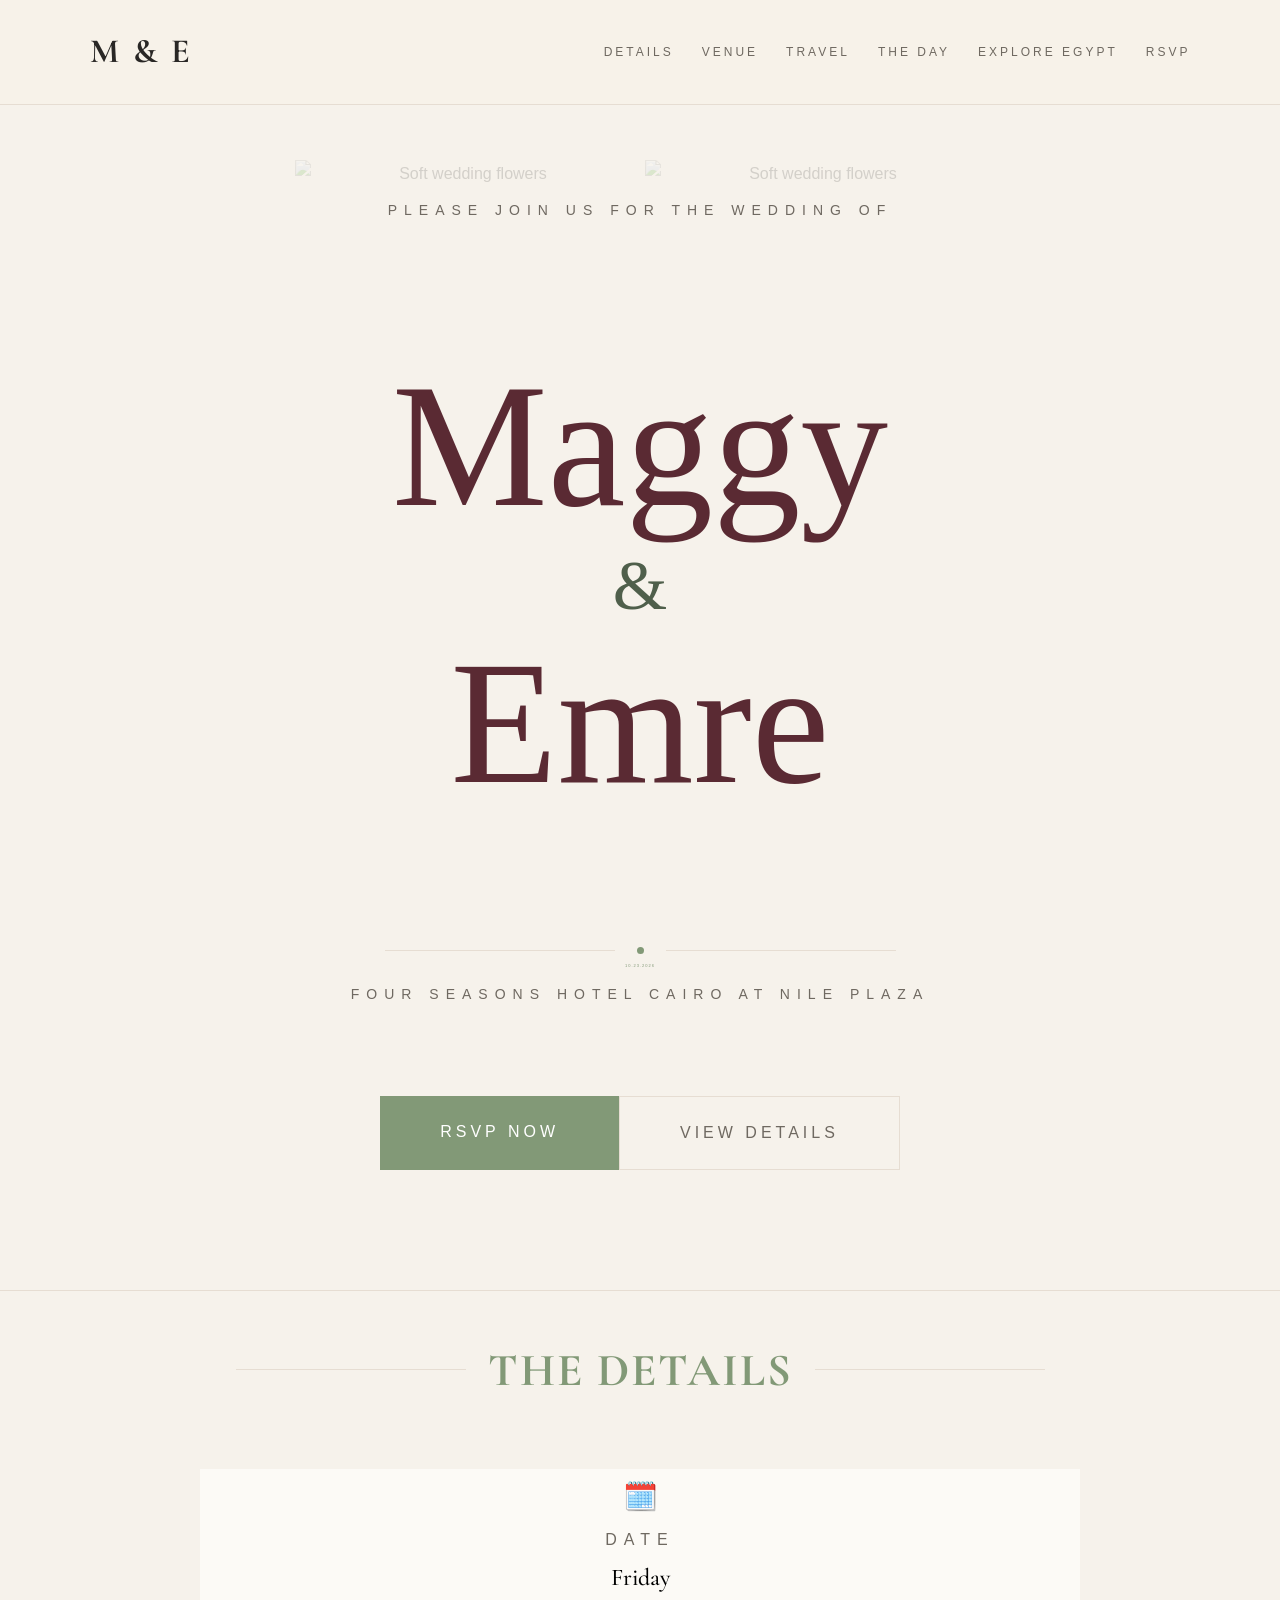
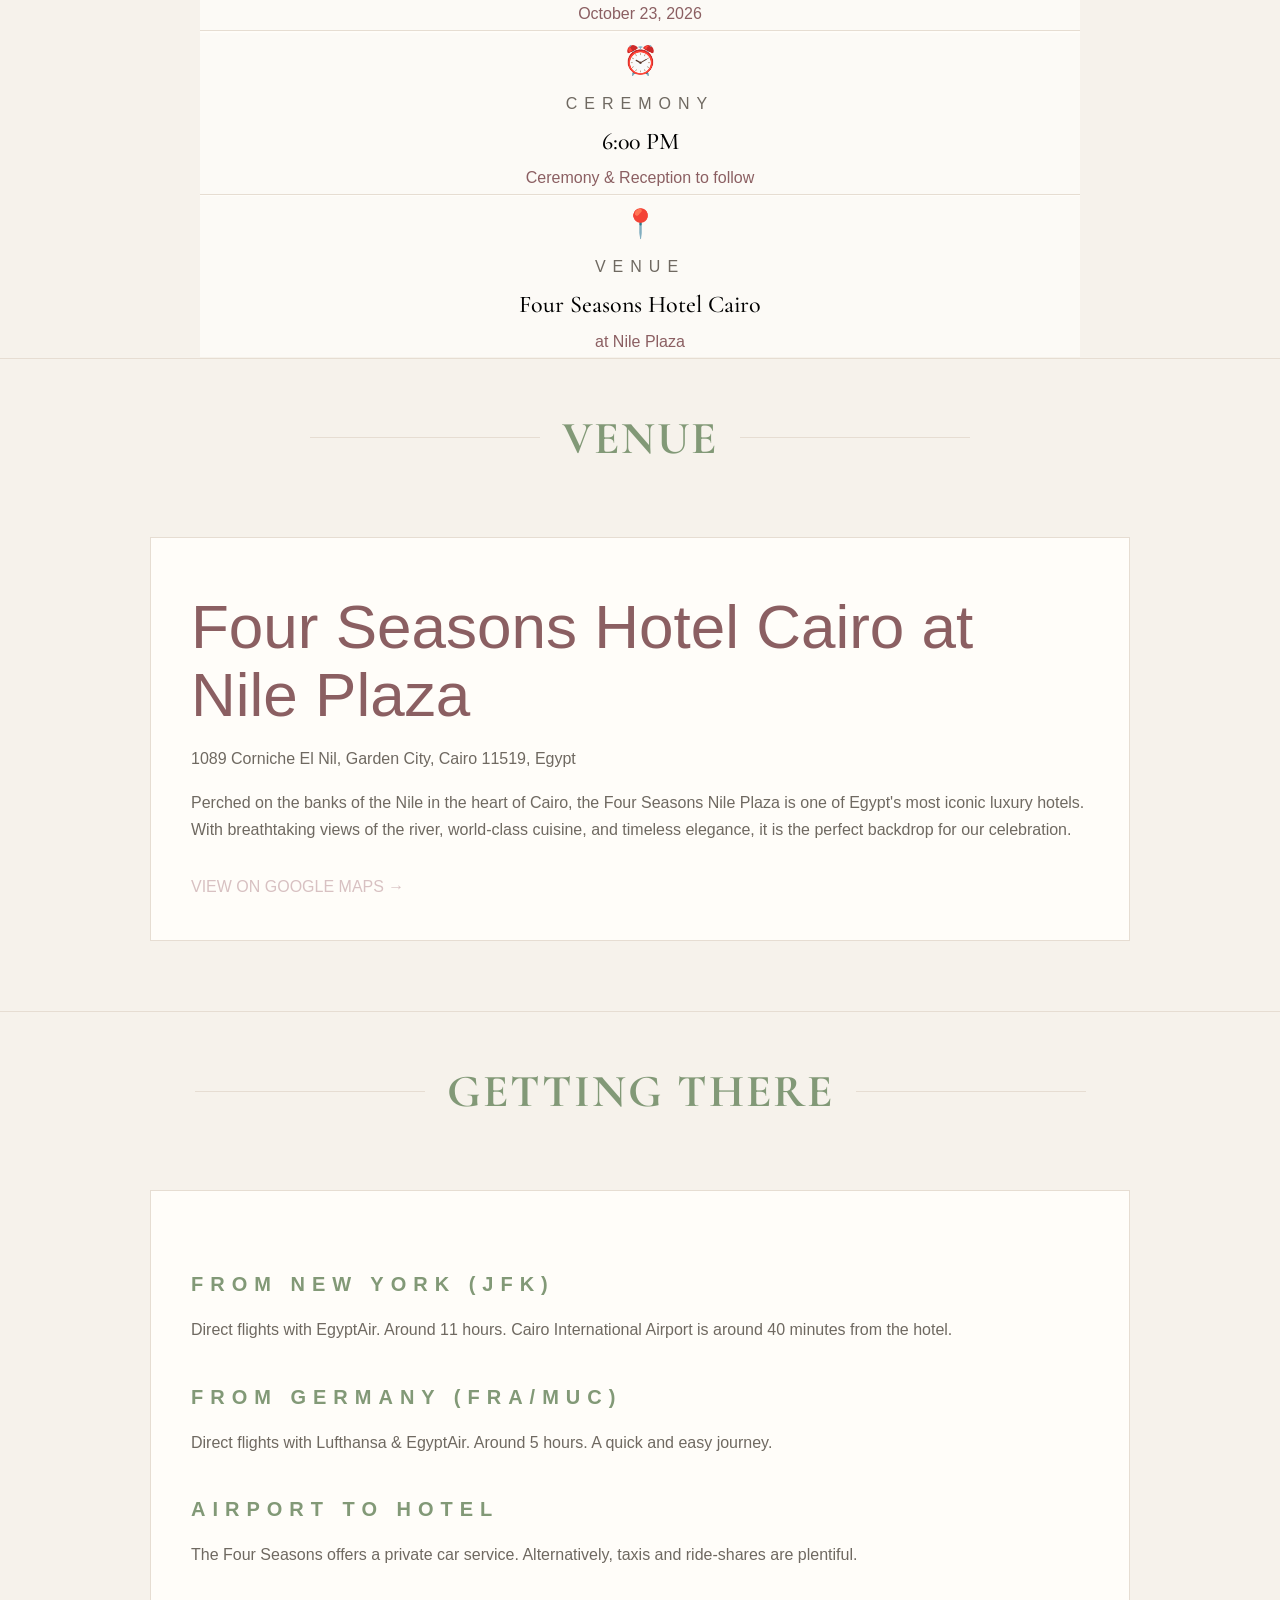
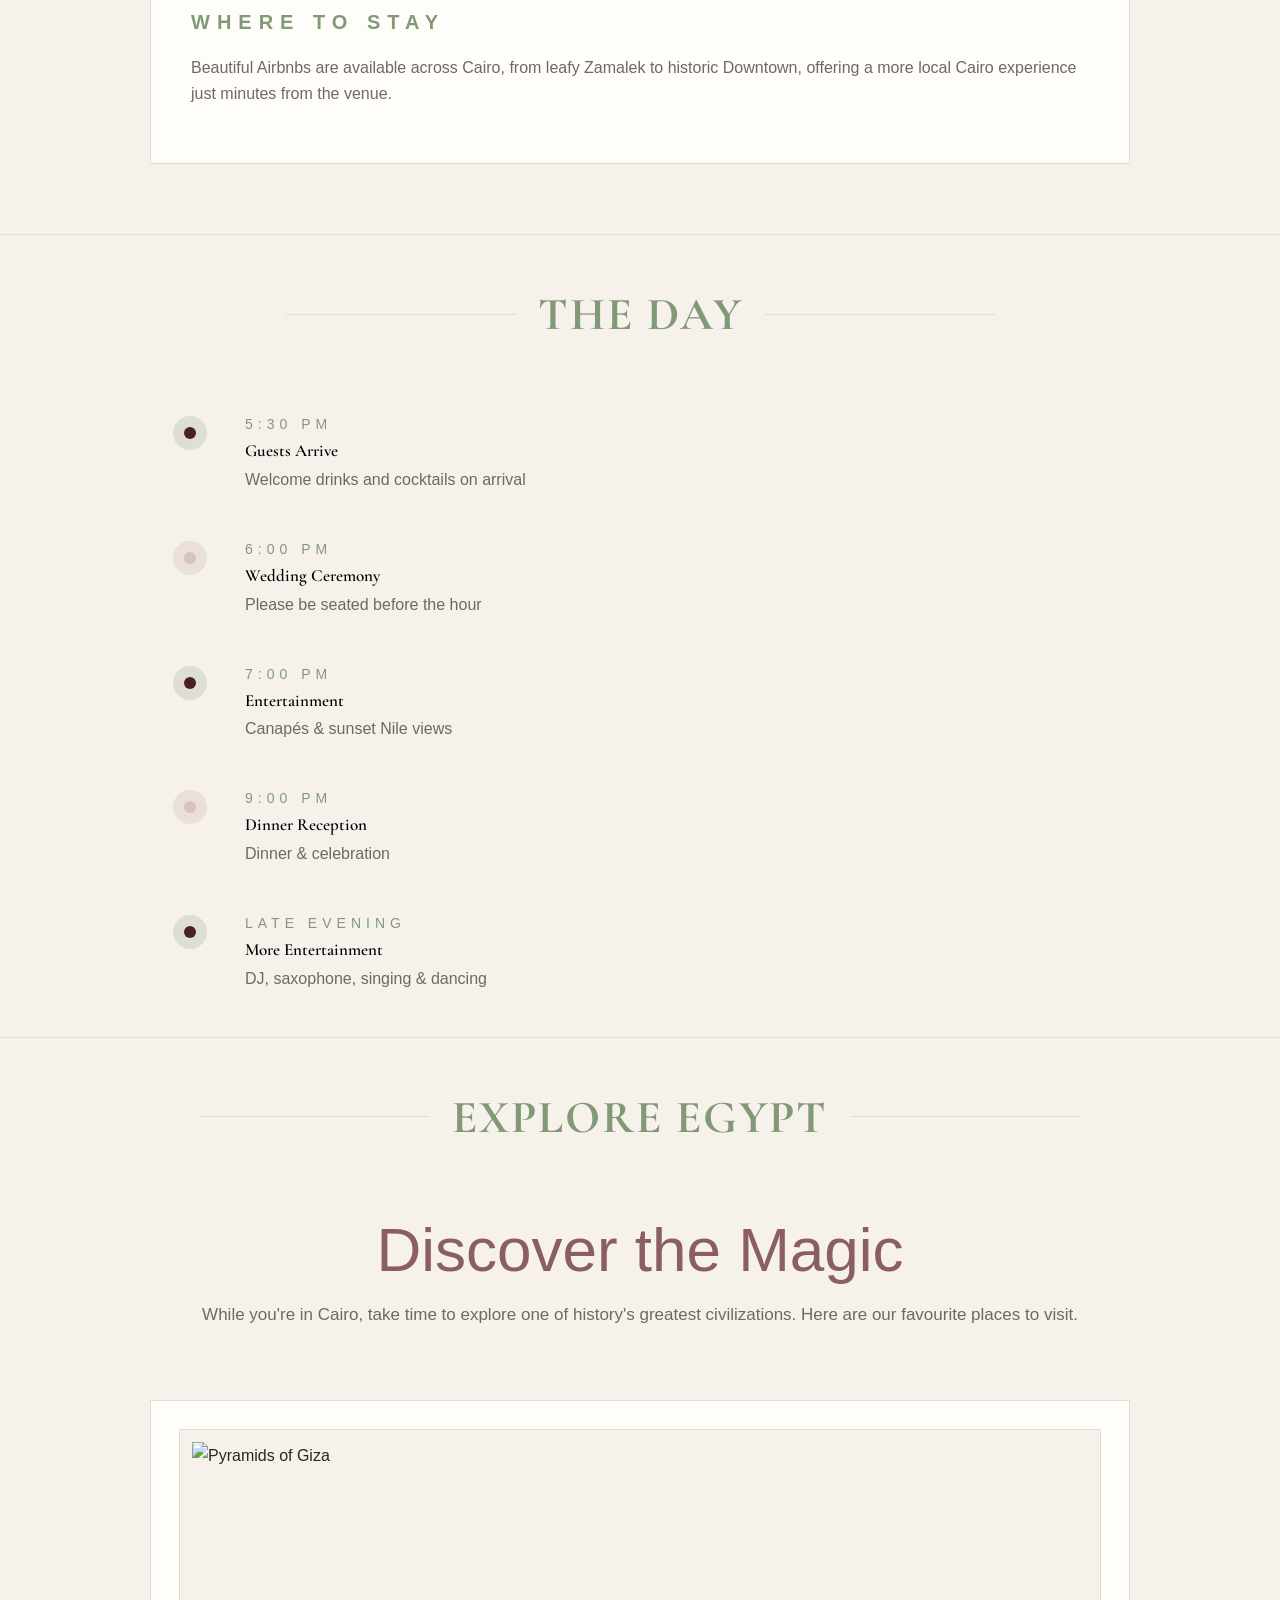
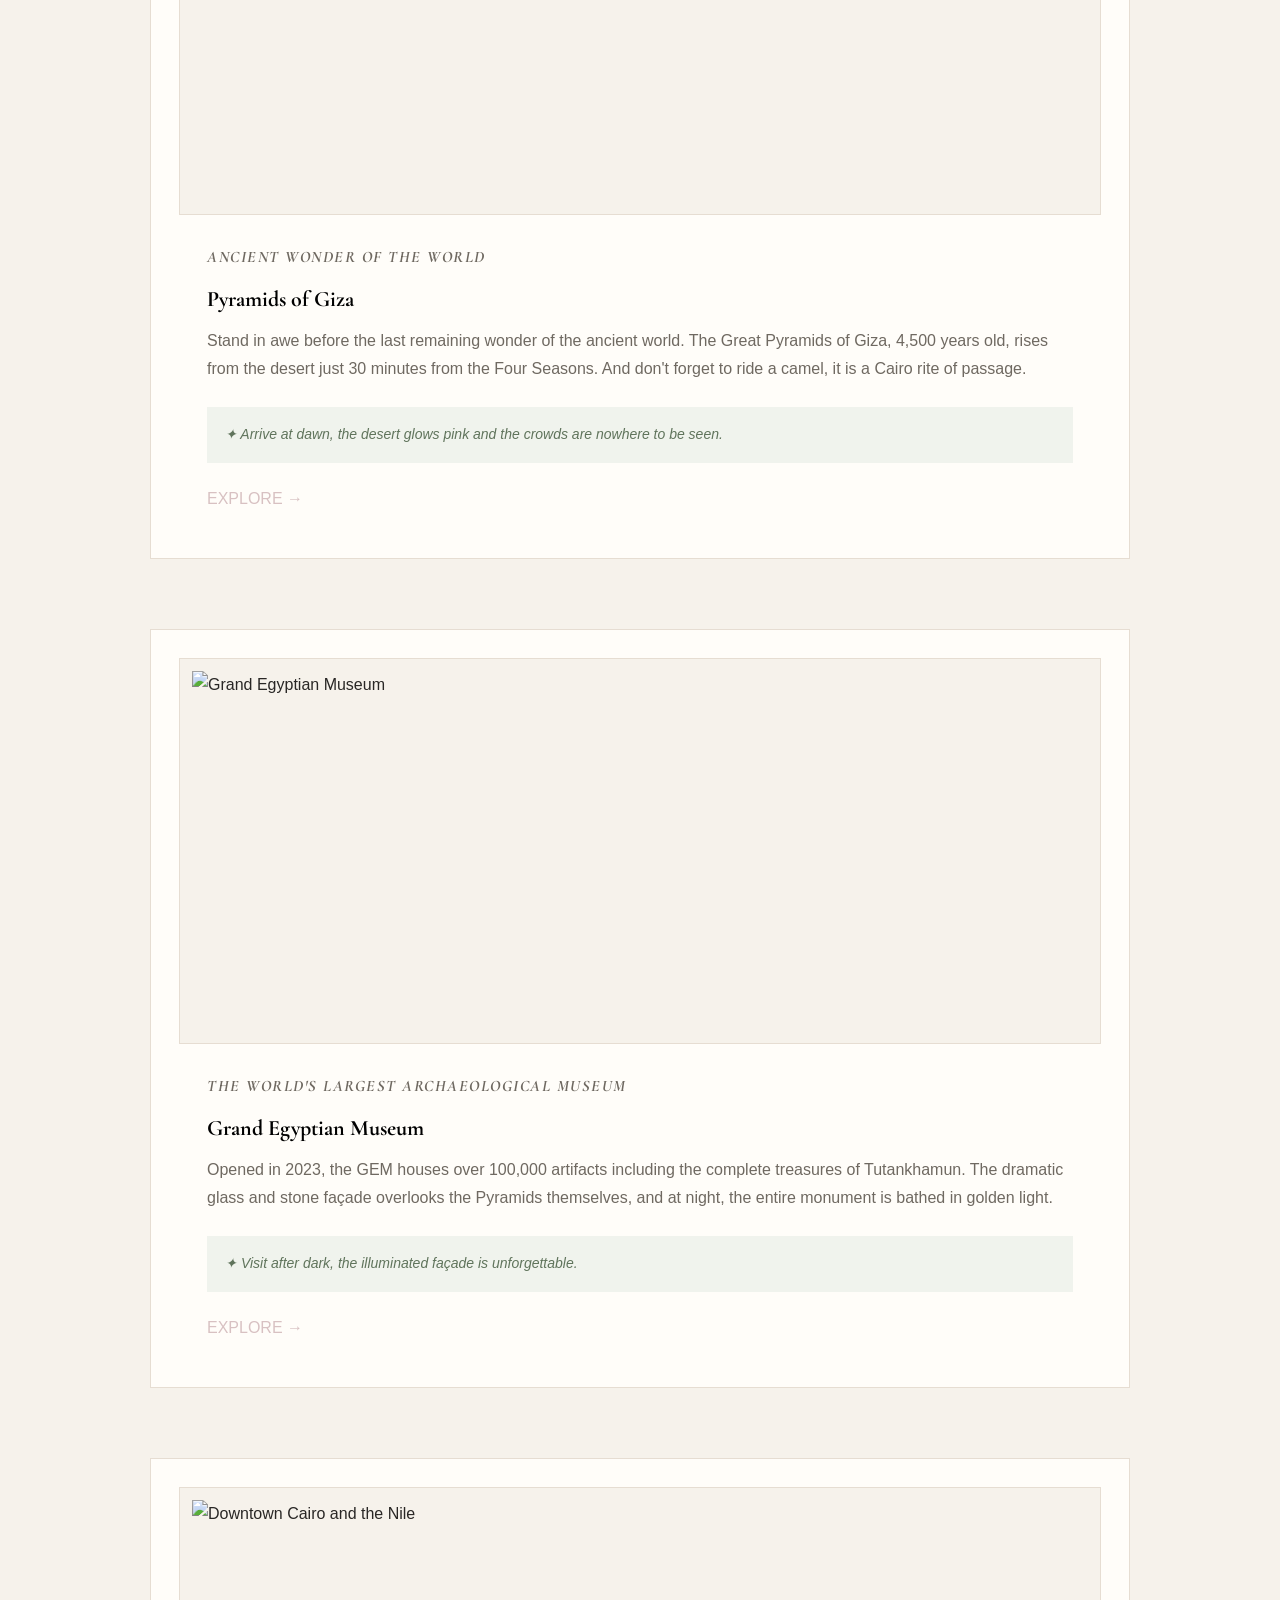
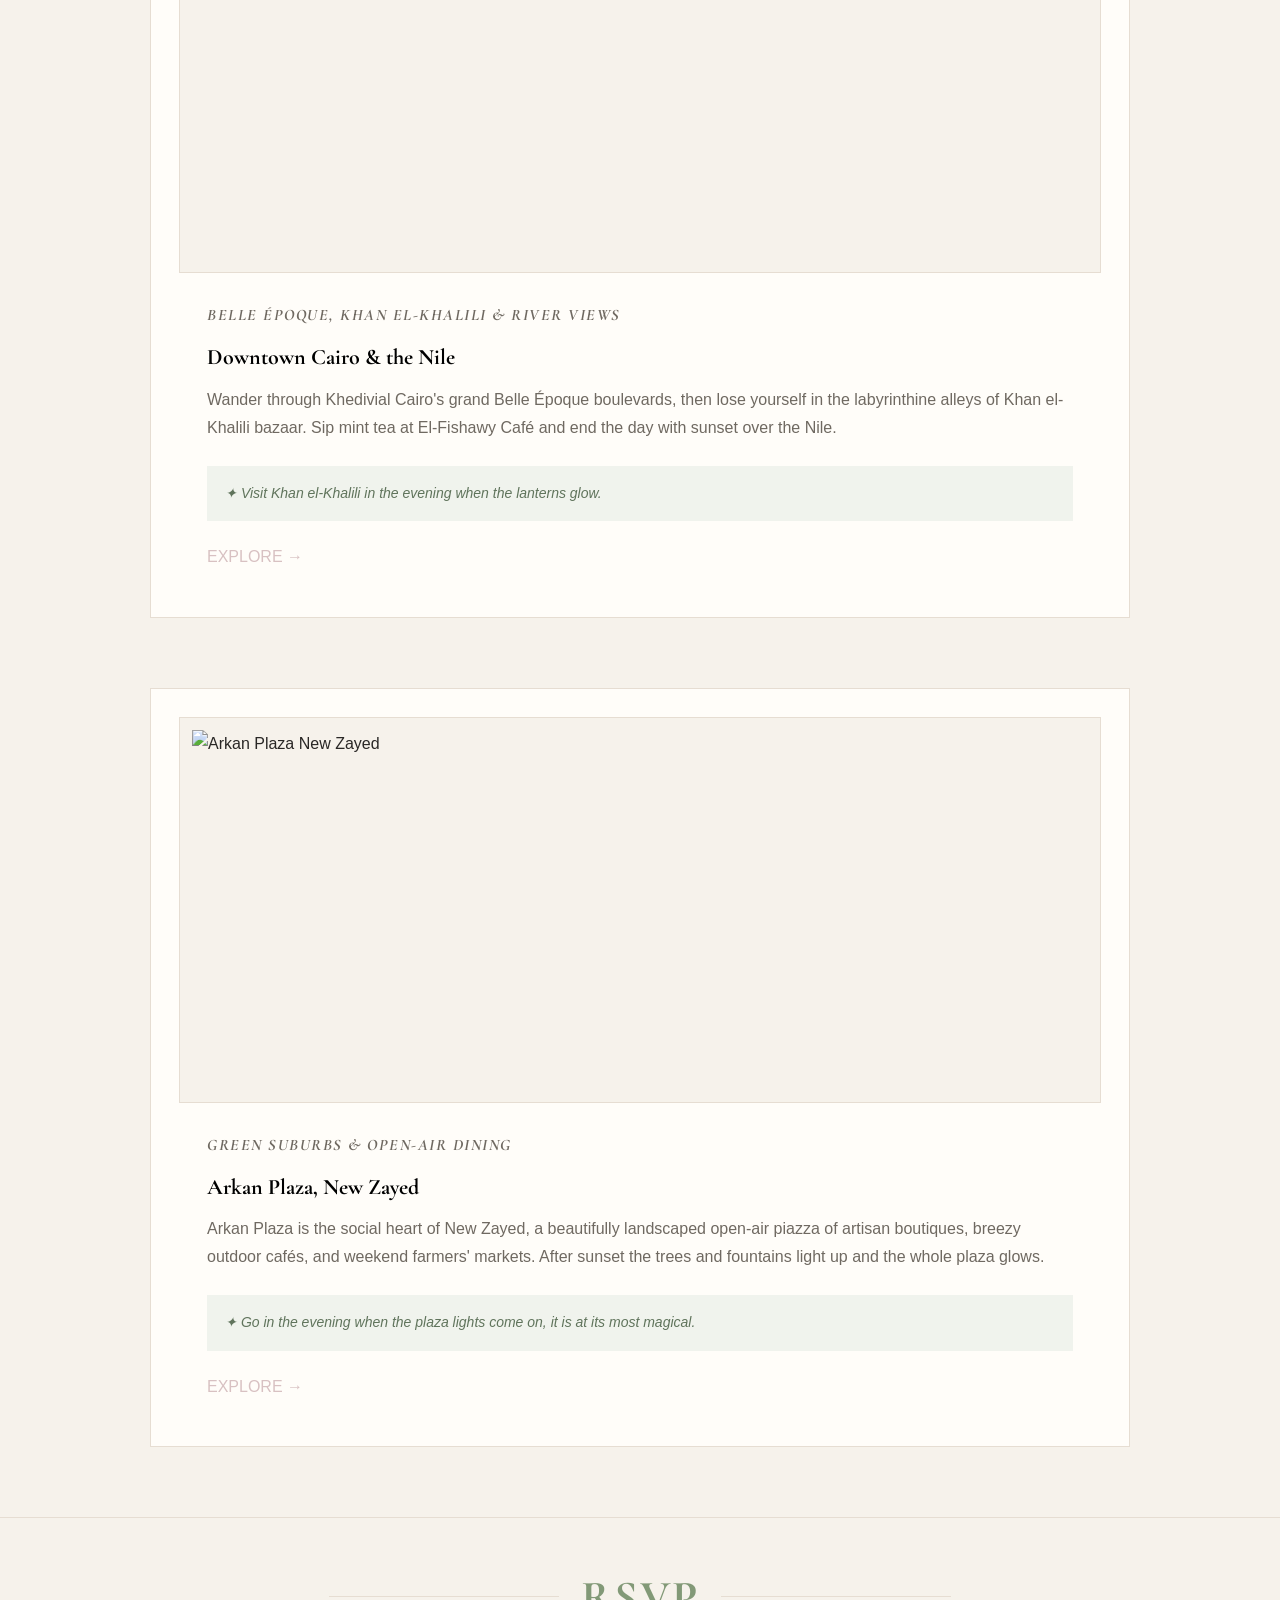
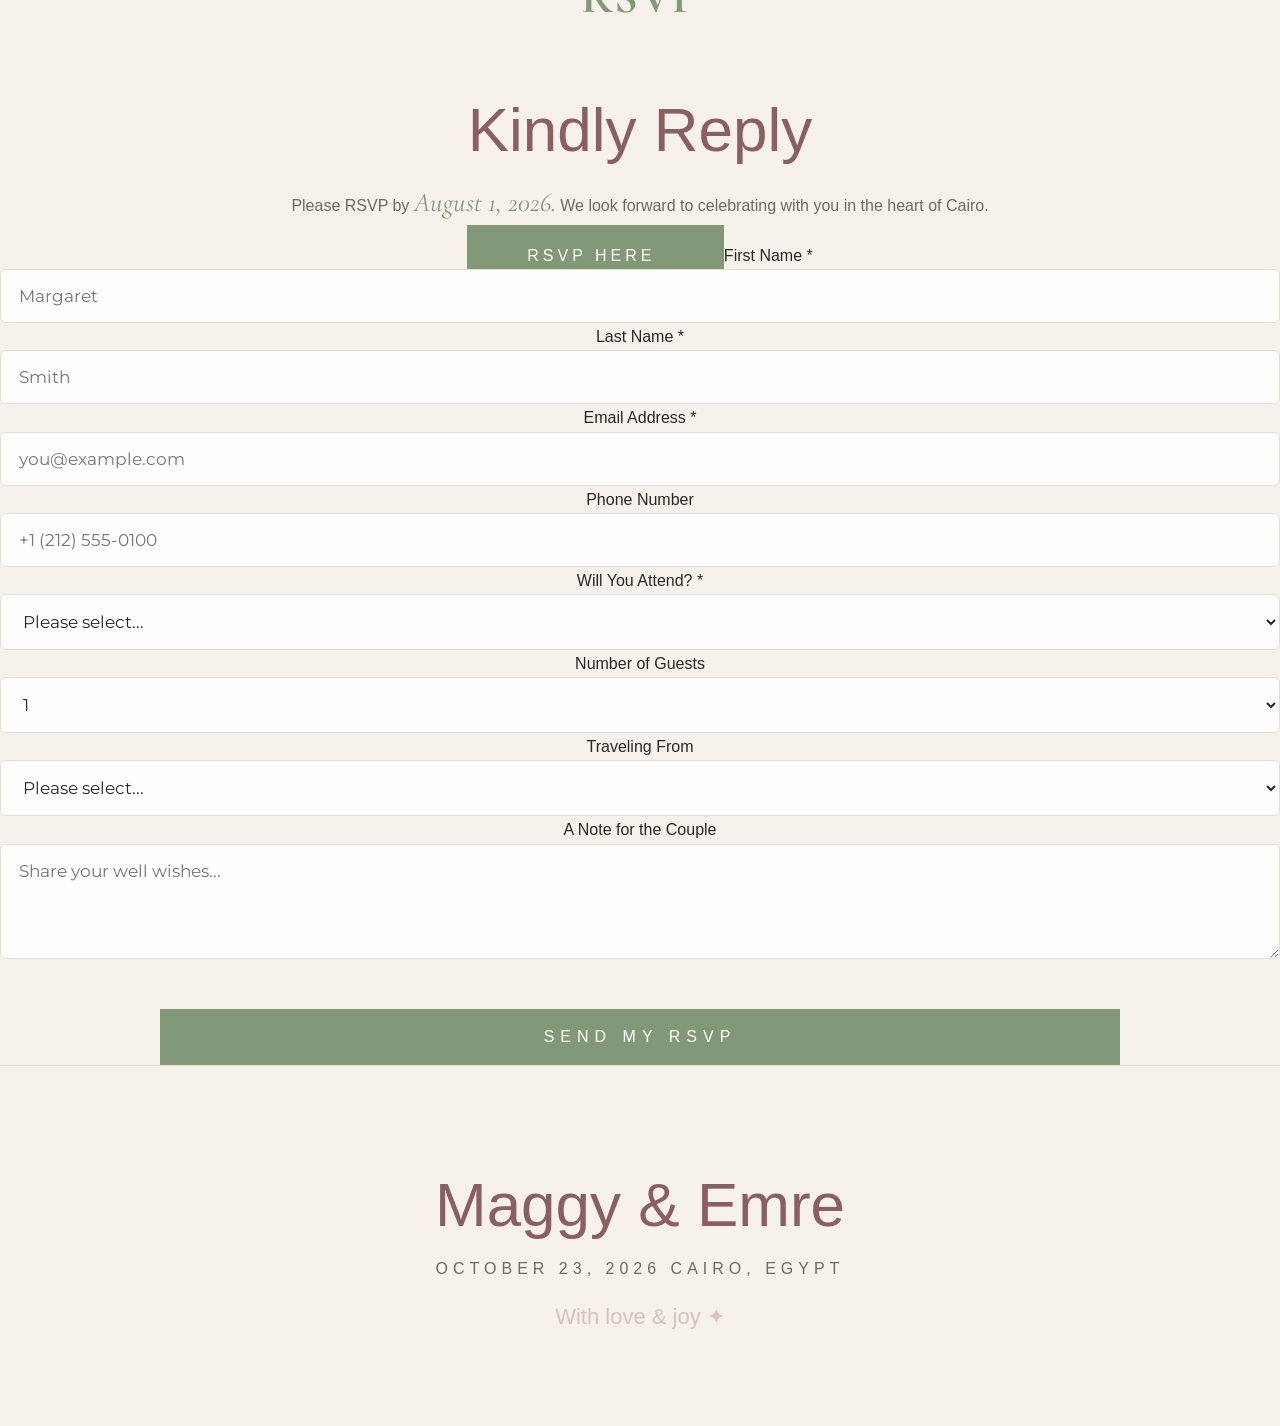
==== commit c63f4bd6: "Update index.html" ====
--- a/public/index.html
+++ b/public/index.html
@@ -210,7 +210,9 @@
       <h2>Kindly Reply</h2>
       <p class="rsvp-note">Please RSVP by <em>August 1, 2026.</em> We look forward to celebrating with you in the heart of Cairo.</p>
 
-      <form name="wedding-rsvp" method="POST" data-netlify="true" netlify-honeypot="bot-field" class="rsvp-form">
+      <a href="https://forms.gle/CJJm6not6WGdd7xT7" target="_blank" class="btn primary rsvp-google-btn">
+        RSVP Here
+      </a>
         <input type="hidden" name="form-name" value="wedding-rsvp">
 
         <p class="hidden"><label>Do not fill this out: <input name="bot-field"></label></p>
--- a/public/wedding.css
+++ b/public/wedding.css
@@ -1,5 +1,5 @@
 :root { 
-  --cream: #f7f2e9;
+  --cream: #f6f2eb;
 
   /* NEW PEARLY COLORS */
   --paper: #fffdf9;
@@ -49,7 +49,7 @@
   font-weight: 700;
   color: var(--text);
   text-decoration: none;
-  letter-spacing: 4px;
+  letter-spacing: 3px;
 }
 
 .menu-btn {
@@ -75,8 +75,8 @@
 }
 
 .hero {
-  min-height: 850px;
-  padding: 90px 7% 120px;
+  min-height: 700px;
+  padding: 80px 7% 120px;
   text-align: center;
   position: relative;
   overflow: hidden;
@@ -130,12 +130,12 @@
 
 .hero h1 {
   font-family: "Cormorant Infant", serif;
-  font-size: clamp(88px, 16vw, 175px);
+  font-size: clamp(55px, 16vw, 175px);
   line-height: 0.9;
   font-style: regular;
-  font-weight: 275;
+  font-weight: 180;
   color: #5a2a33;
-  letter-spacing: -1px
+  letter-spacing: -2px
   margin: 70px 0 40px;
   position: relative;
   z-index: 2;
@@ -150,12 +150,15 @@
 }
 
 .hero h2 {
-  font-family: "Cormorant Garamond", serif;
-  font-size: 48px;
-  letter-spacing: 8px;
-  margin-top: 70px;
+  font-family: "Halvetica Neue", Arial, serif;
+  font-size: 4px;
+  letter-spacing: 1px;
+  margin-top: 10px;
   position: relative;
+  font-style: regular;
+  font-weight: 90;
   z-index: 2;
+  color: var(--sage);
 }
 
 .hero .eyebrow,
@@ -219,7 +222,10 @@
 }
 
 .section {
-  padding: 100px 7%;
+  padding-top: 40px;
+  padding-left: 7%px;
+  padding-right: 7%px;
+  padding-bottom: 0px;
   border-top: 1px solid var(--border);
 }
 
@@ -230,11 +236,11 @@
 
 .section-title p {
   font-family: "Cormorant Garamond", serif;
-  font-style: italic;
+  font-style: Regular;
   color: var(--sage);
-  font-size: clamp(31px, 5vw, 46px);
+  font-size: clamp(40px, 5vw, 46px);
   font-weight: 700;
-  letter-spacing: 6px;
+  letter-spacing: 2px;
   text-transform: uppercase;
   white-space: nowrap;
   margin: 0;
@@ -250,14 +256,15 @@
 .details-card {
   max-width: 880px;
   margin: auto;
-  border: 1px solid var(--border);
+  border: none;
 }
 
 .detail-box {
   text-align: center;
-  padding: 42px 35px;
+  padding: 2;
   border-bottom: 1px solid var(--border);
-  background: var(--paper-soft);
+  background: #fcfaf6;
+  min-height: unset;
 }
 
 .detail-box:last-child {
@@ -266,13 +273,18 @@
 
 .icon {
   font-size: 28px;
-  margin-bottom: 12px;
-}
-
-.label {
-  color: var(--rose);
-  font-weight: 600;
-  margin: 5px 0;
+  margin-bottom: 1.8;
+  line-height: 2;
+}
+
+.detail-box label {
+  color: var(--sage); !important;
+  font-weight: 350; !important;
+  margin: 1.8;
+  padding: 2;
+  line-height: 1.8;
+  font-size: 4px; !important;
+  
 }
 
 .detail-accent {
@@ -281,22 +293,34 @@
 
 h2,
 h3 {
+  font-family: "Halvetica Neue", Arial, serif;
+  line-height: 1.1;
+  color: #000000;
+  font-style: regular;
+  font-weight: 300;
+  
+}
+
+.detail-box h3 {
+  font-size: clamp(26px, 6vw, 46px);
+  color: #000000;
+  font-size: 24px;
+  margin: 1.8;
+  padding: 2;
+  line-height: 1.8;
   font-family: "Cormorant Garamond", serif;
-  line-height: 1.1;
-}
-
-.detail-box h3 {
-  font-size: clamp(32px, 5vw, 46px);
-  margin: 10px 0;
+  font-style: bold;
+  font-weight: 500;
 }
 
 .info-card h2,
 .intro h2,
 .rsvp-section h2,
 footer h2 {
-  font-size: clamp(38px, 7vw, 62px);
-  color: #5a2a33;
+  font-size: clamp(26px, 7vw, 62px);
   margin: 15px 0;
+  color: var(--rose);
+  
 }
 
 .rsvp-section h2 {
@@ -304,37 +328,50 @@
 }
 
 .place-card h3 {
-  font-size: clamp(30px, 5vw, 42px);
+  font-size: clamp(24px, 5vw, 42px);
   margin: 16px 0;
+  font-size: 22px;
+  font-style: regular;
+  font-family: "Cormorant Garamond", serif;
+  font-weight: 700;
+  text-align: left;
 }
 
 .detail-box p {
-  font-size: 19px;
+  font-size: 16px;
   color: var(--muted);
+  padding: 2;
+  line-height: 1.8;
+  margin: 1.8;
+}
+.detail-box > * {
+  margin-top: 1.2px;
+  margin-bottom: 1.2px;
 }
 
 .info-card p,
 .timeline-item span,
 .rsvp-note {
-  font-size: 17px;
+  font-size: 16px;
   color: var(--muted);
 }
 
 .place-card p {
-  font-size: 15px;
+  font-size: 16px;
   color: var(--muted);
   line-height: 1.75;
+  text-align: left;
 }
 
 .venue-card p {
-  font-size: 17px;
+  font-size: 16px;
 }
 
 .info-card {
   max-width: 980px;
   margin: 0 auto 70px;
   border: 1px solid var(--border);
-  padding: 60px;
+  padding: 40px;
 }
 
 .info-card h4 {
@@ -346,19 +383,21 @@
 }
 
 .travel-card p {
-  font-size: 15px;
+  font-size: 16px;
   line-height: 1.65;
 }
 
 .text-link,
 .place-card a {
   display: inline-block;
-  margin-top: 25px;
-  color: var(--sage);
+  margin-top: 14px;
+  color: #d8c1c2;
   text-decoration: none;
   text-transform: uppercase;
-  letter-spacing: 5px;
-  font-weight: 600;
+  letter-spacing: 0px;
+  font-weight: 400;
+  text-align: left;
+  font-size: 12;
 }
 
 .timeline {
@@ -372,18 +411,31 @@
 
 .timeline-item {
   position: relative;
-  margin-bottom: 60px;
+  margin-bottom: 45px;
+}
+
+.timeline-line {
+  position: absolute;
+  left: -55px;
+  top: 35px;
+  width: 2px;
+  heights: calc(100% + 25px);
+  color: #5f7157;
+  z-index: 0;
+  
+  
 }
 
 .timeline-item::before {
   content: "";
   position: absolute;
-  left: -71px;
+  left: -72px;
   top: 3px;
   width: 34px;
   height: 34px;
-  background: rgba(216, 193, 194, 0.28);
+  background: rgba(130, 153, 119, 0.22);
   border-radius: 50%;
+  z-index: 2;
 }
 
 .timeline-item::after {
@@ -393,8 +445,9 @@
   top: 14px;
   width: 12px;
   height: 12px;
-  background: #4b1f28;;
+  background: #4b1f28;
   border-radius: 50%;
+  z-index: 3;
 }
 
 .timeline-item:not(:last-child) .timeline {
@@ -420,12 +473,15 @@
   text-transform: uppercase;
   letter-spacing: 5px;
   margin: 0;
+  font-size: 14px;
+}
+
+.timeline-item h3 {
   font-size: 17px;
-}
-
-.timeline-item h3 {
-  font-size: 32px;
   margin: 5px 0;
+  font-weight: 600;
+  color: #000000;
+  font-family: "Cormorant Garamond", serif;
 }
 
 .intro {
@@ -434,13 +490,15 @@
   margin: 0 auto 70px;
 }
 
-.intro h2 {
-  color: var(--rose);
+section.intro h2 {
+  color: #d8c1c2;
+  font-size: 26px;
 }
 
 .intro p {
   color: var(--muted);
-  font-size: 22px;
+  font-size: 17px; !important;
+  font-weight: 300
 }
 
 .place-card {
@@ -466,6 +524,7 @@
 
 .place-content {
   padding: 24px 28px 18px;
+  text-align: Justify;
 }
 
 .photo-label {
@@ -477,10 +536,11 @@
   position: static;
   text-transform: uppercase;
   letter-spacing: 1.5px;
-  font-size: 6px;
+  font-size: 3.5px;
   font-style: italic;
   font-family: "Cormorant Garamond", serif;
   font-weight: 700;
+  text-align: left;
 }
 
 .place-card em {
@@ -490,6 +550,7 @@
   padding: 16px 18px;
   margin: 24px 0 8px;
   font-size: 14px;
+  text-align: left;
 }
 
 .rsvp-section {
@@ -658,8 +719,8 @@
   }
 
   .section-title p {
-    font-size: 26px;
-    letter-spacing: 3px;
+    font-size: 22px;
+    letter-spacing: 2px;
   }
 
   .divider::before,
@@ -693,10 +754,10 @@
   .timeline-item span,
   .rsvp-note,
   .venue-card p {
-    font-size: 15px;
-  }
-
-  .intro p {
+    font-size: 13px;
+  }
+
+  section.intro p {
     font-size: 22px;
   }
 
@@ -706,10 +767,14 @@
 
   .place-card p {
     font-size: 14px;
+    text-align: justify;
+    text-align-last: left;
+    text-color: #bfcbb8;
   }
 
   .timeline-item h3 {
-    font-size: 28px;
+    font-size: 22px;
+    font-weight: 600;
   }
 
   .timeline-item p {
@@ -740,11 +805,13 @@
 
   .place-content {
     padding: 20px 18px 14px;
+    text-align: center;
   }
 
   .photo-label {
     font-size: 6px;
     letter-spacing: 1px;
+    text-align: left;
   }
 
   .place-card em {
@@ -765,5 +832,13 @@
   button[type="submit"] {
     width: 100%;
   }
-}
-
+  
+  section > *:last-child {
+    margin-bottom: 0 !important;
+  }
+
+  section {
+    padding-bottom: 10px !important!
+  }
+}
+
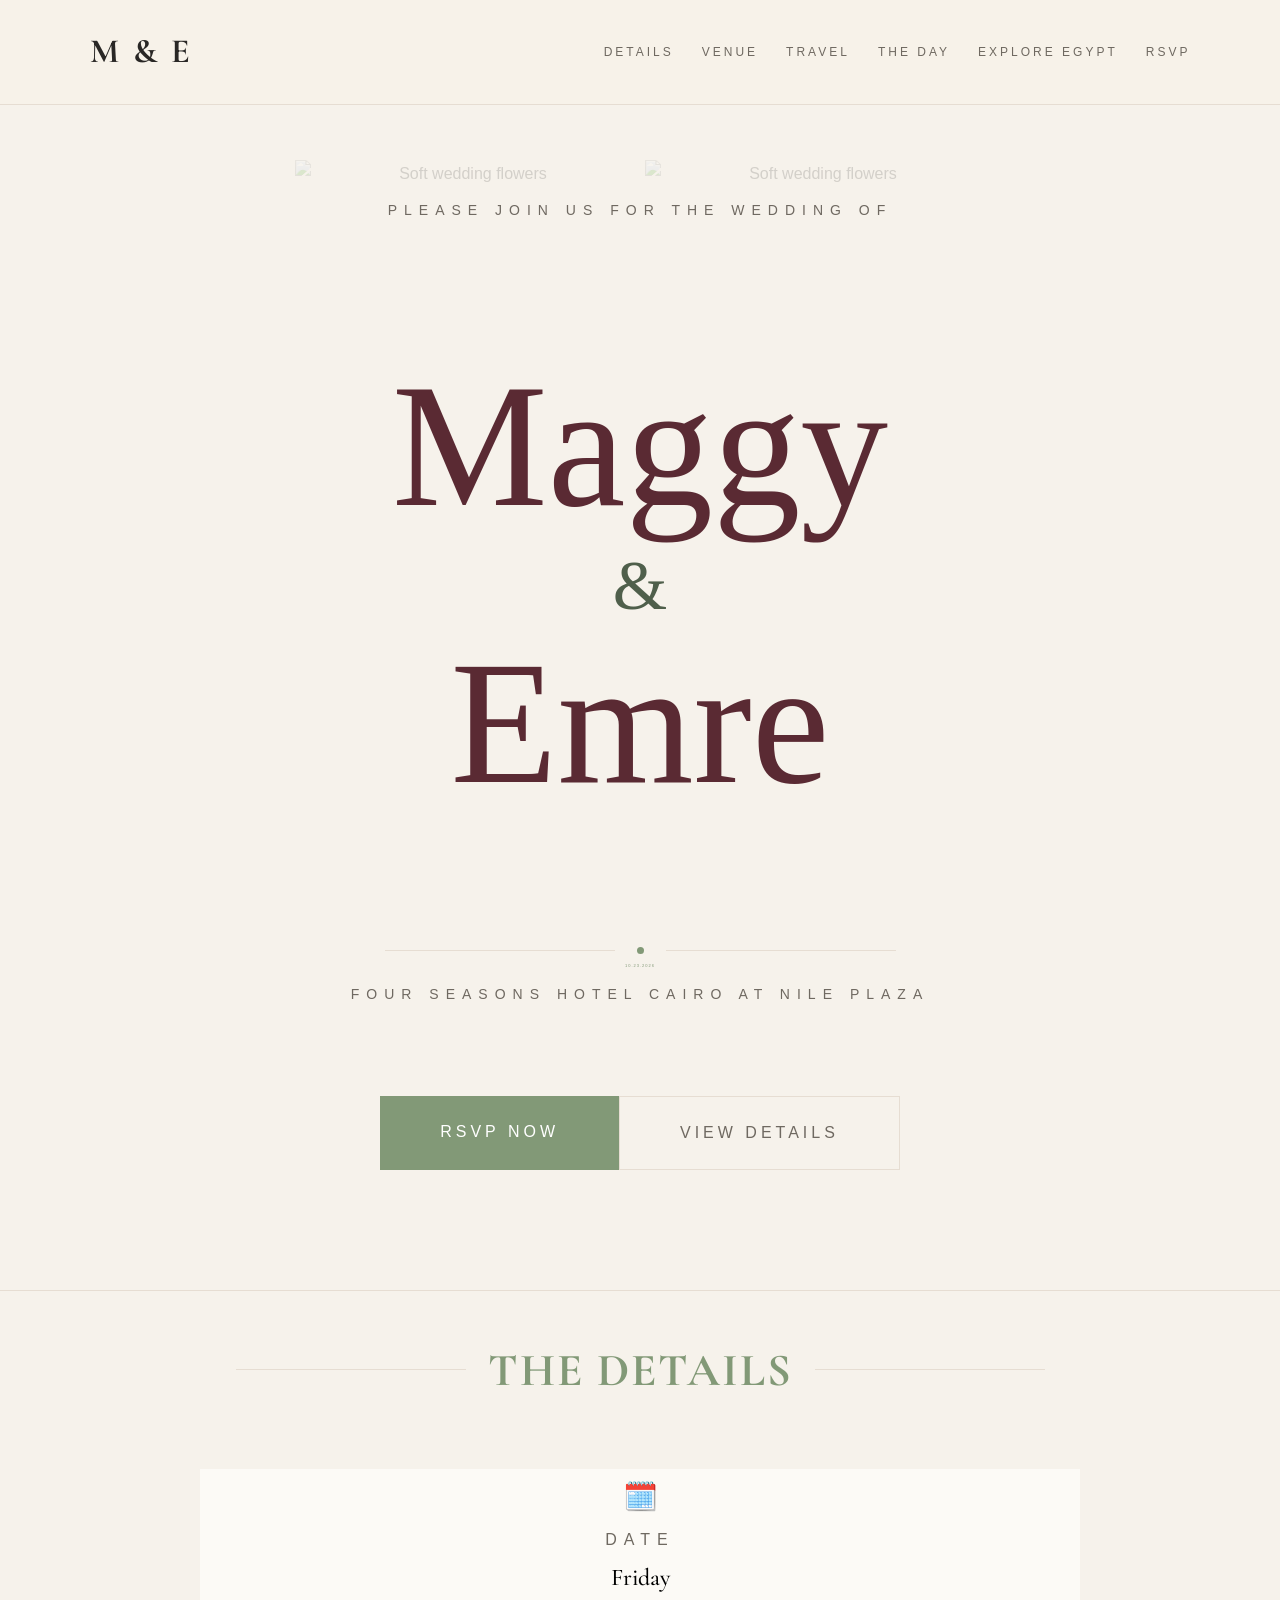
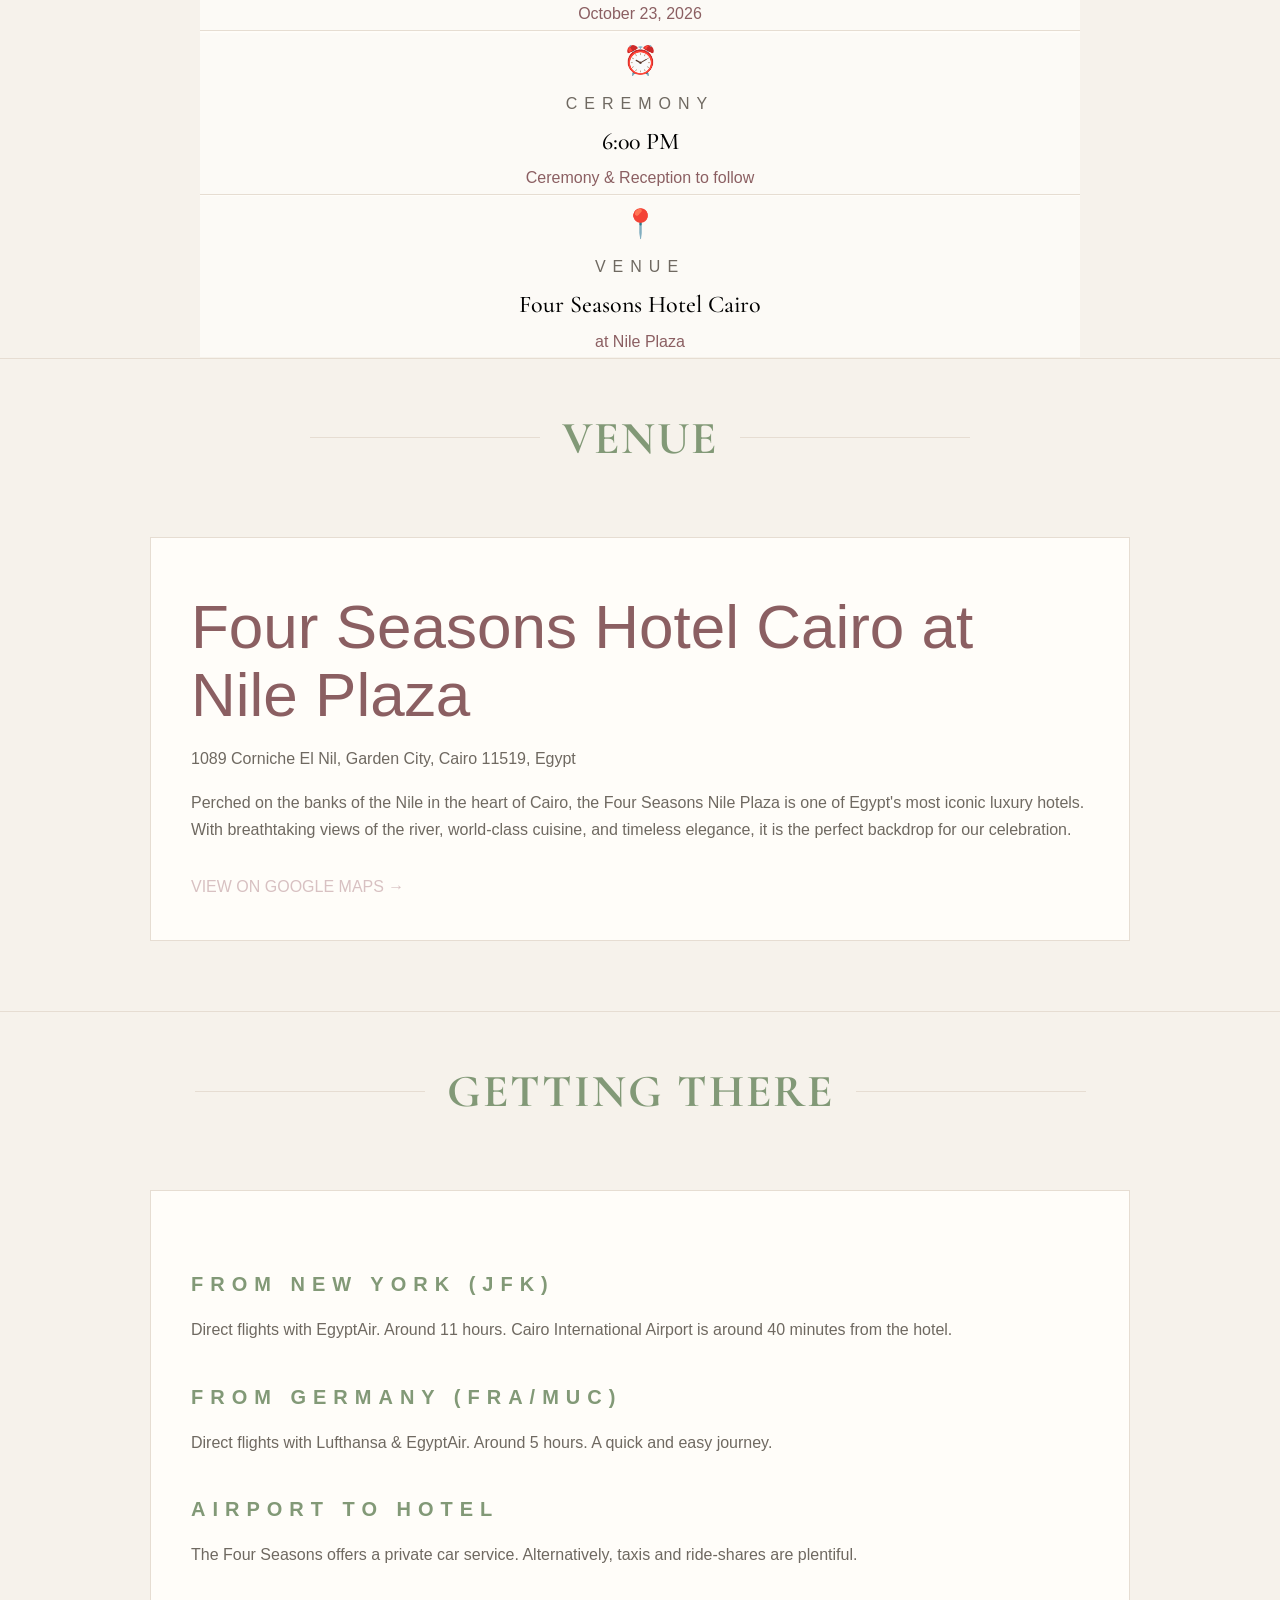
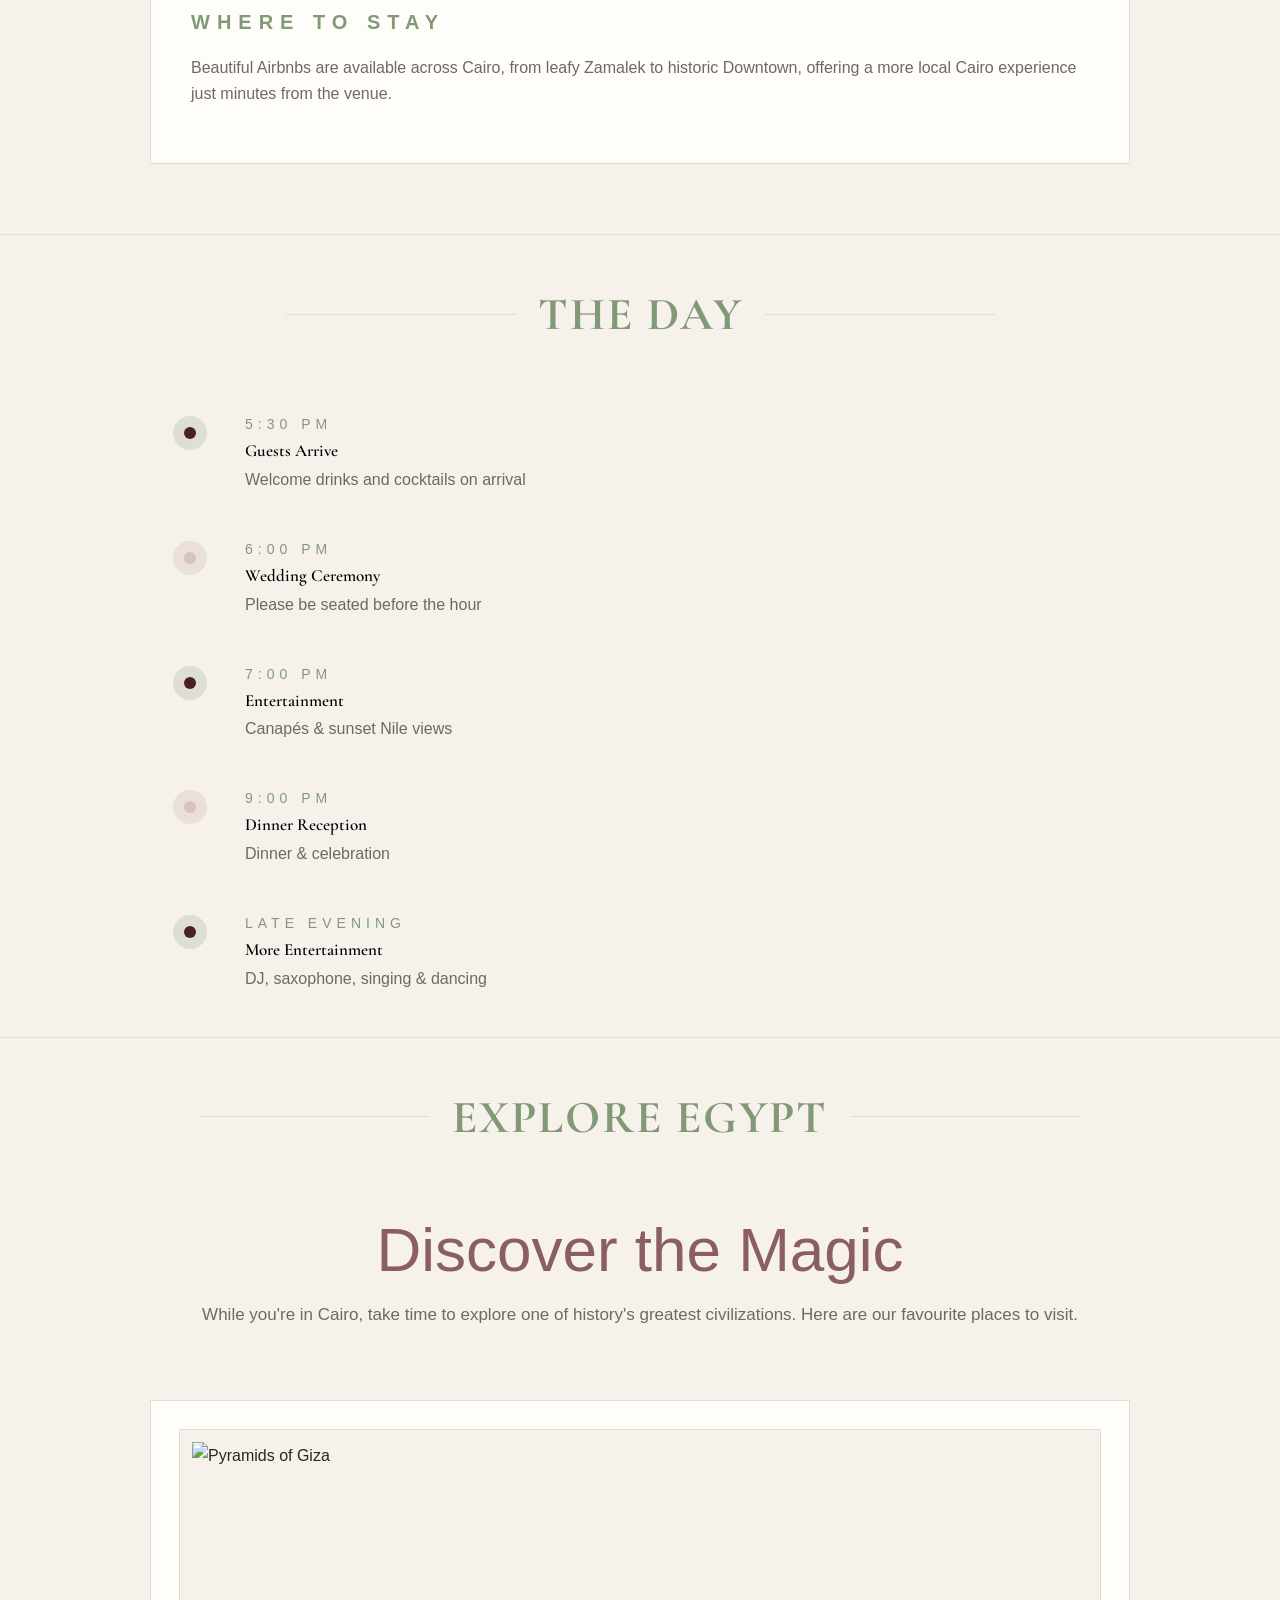
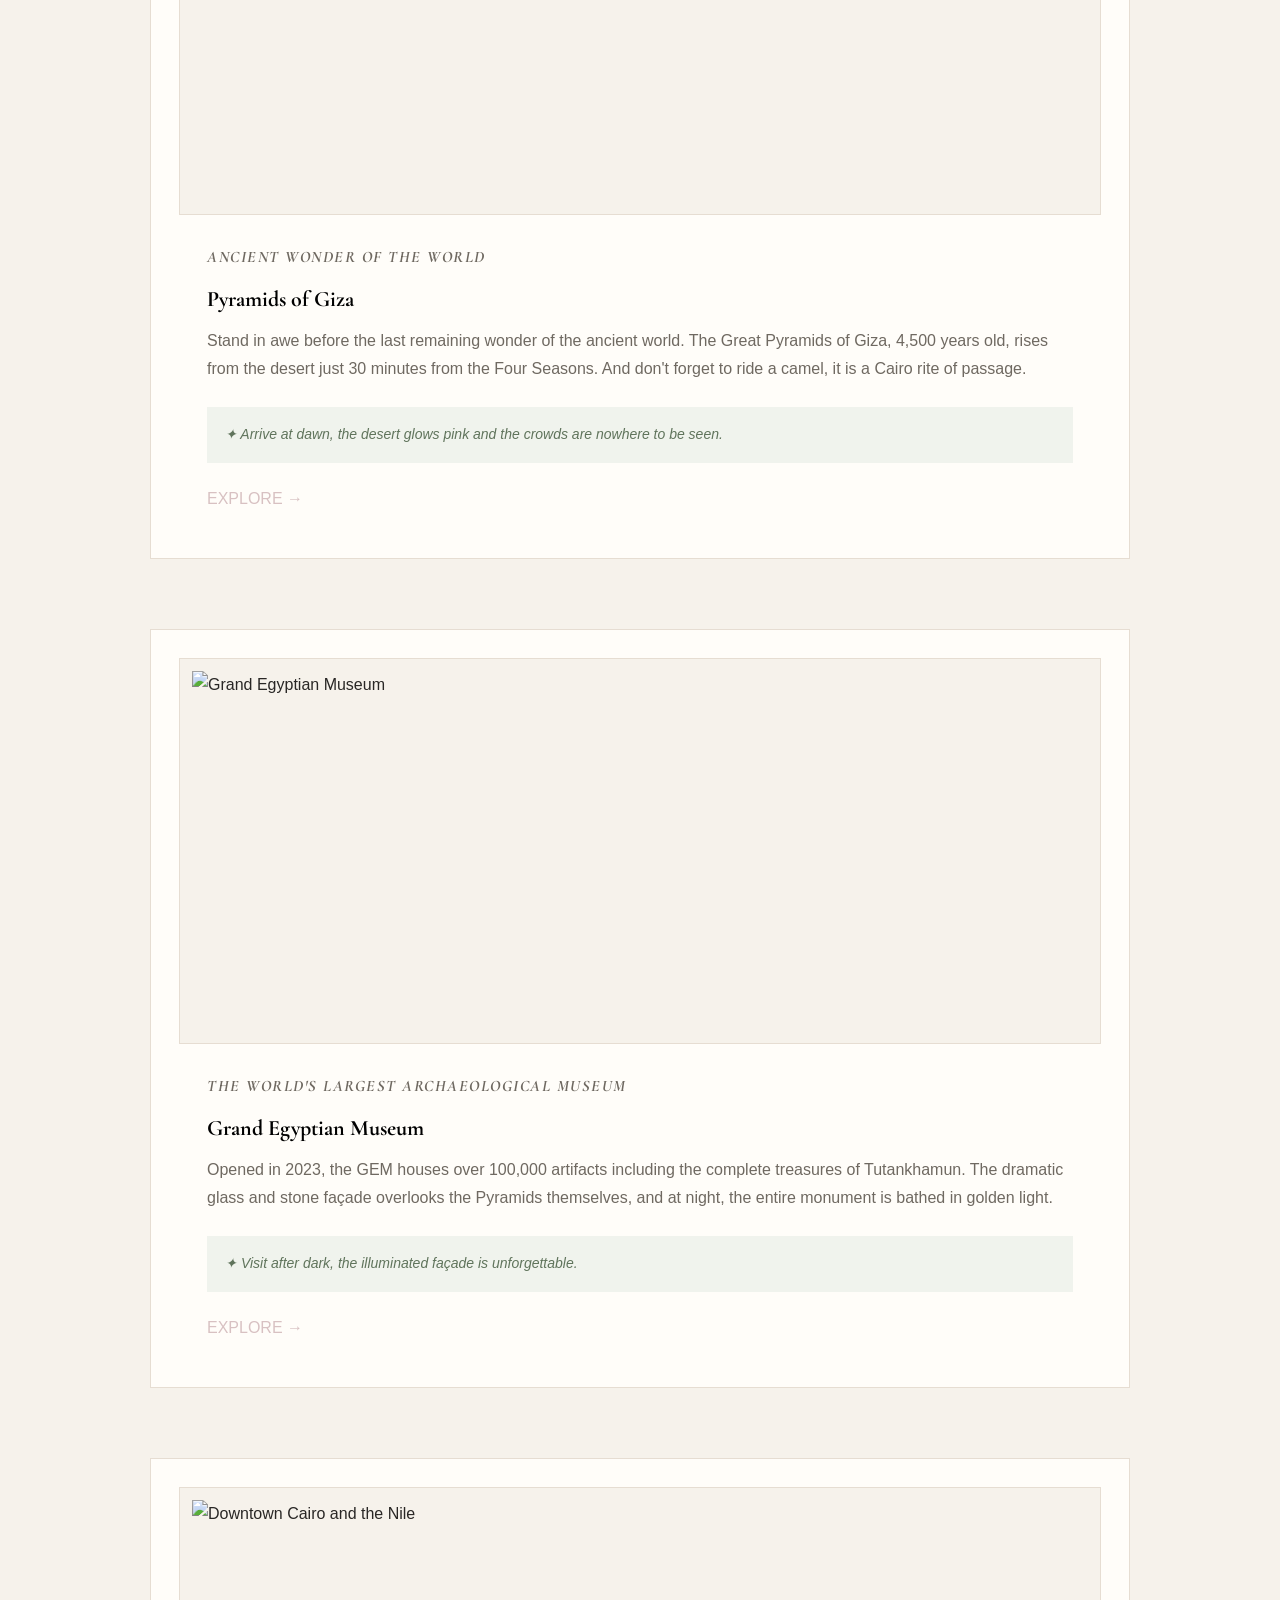
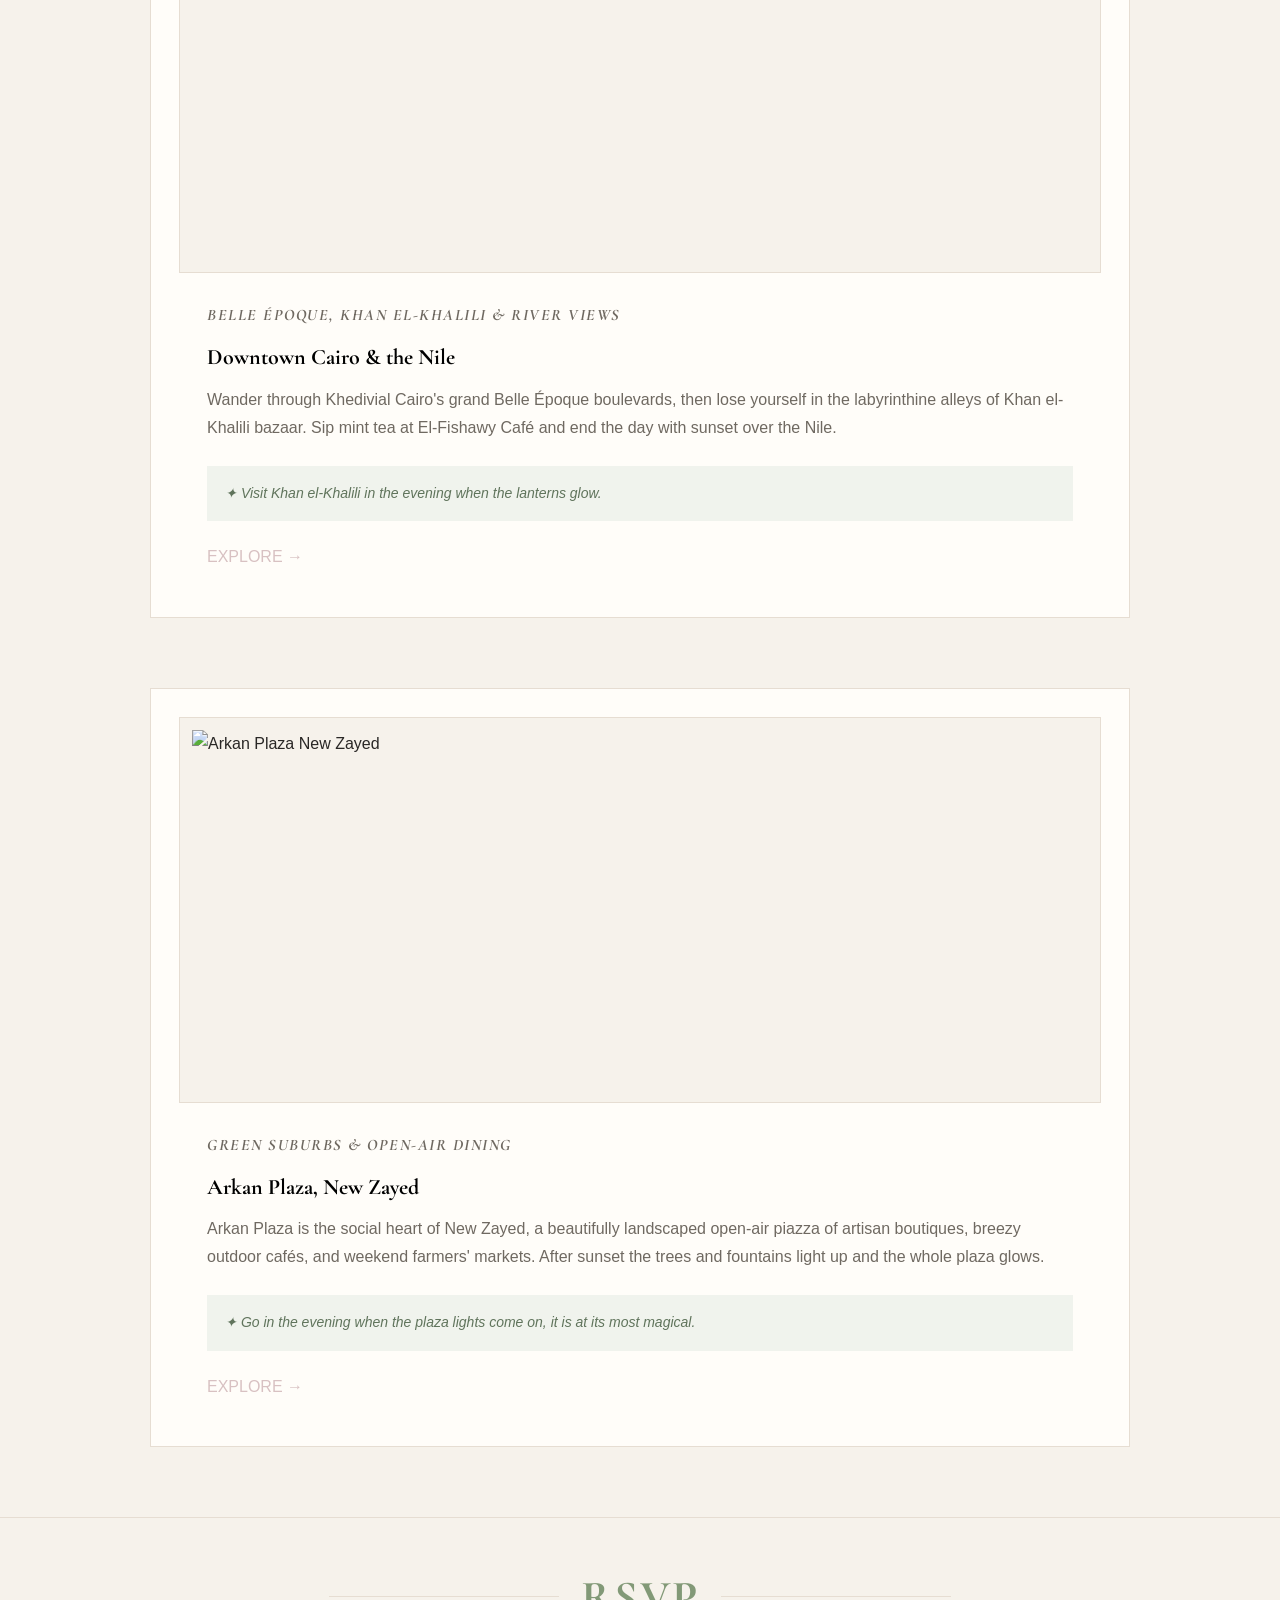
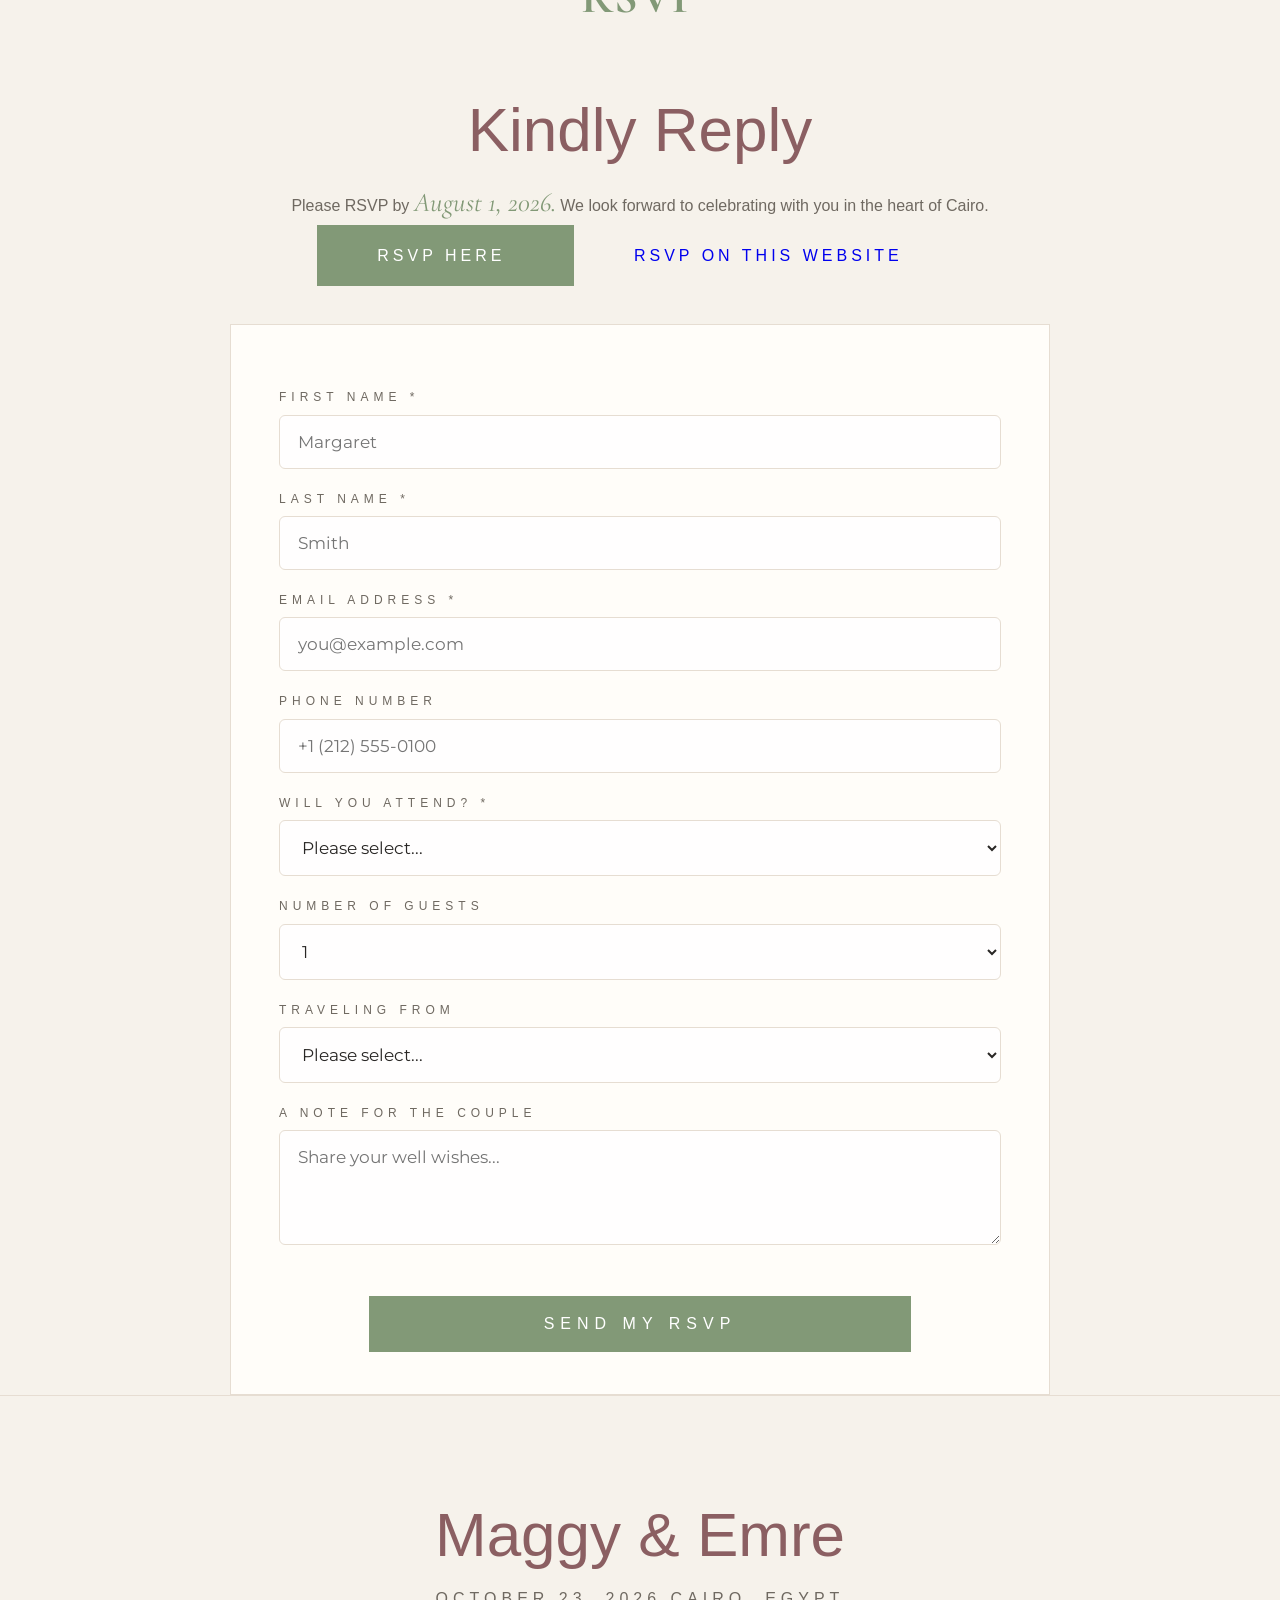
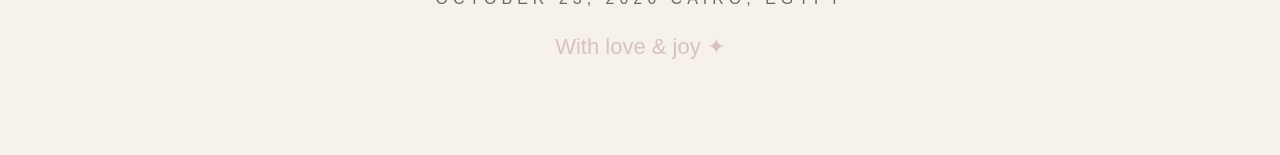
==== commit f80580d6: "Update index.html" ====
--- a/public/index.html
+++ b/public/index.html
@@ -210,9 +210,15 @@
       <h2>Kindly Reply</h2>
       <p class="rsvp-note">Please RSVP by <em>August 1, 2026.</em> We look forward to celebrating with you in the heart of Cairo.</p>
 
+    <div class="rsvp-options">
       <a href="https://forms.gle/CJJm6not6WGdd7xT7" target="_blank" class="btn primary rsvp-google-btn">
         RSVP Here
       </a>
+      <a href="#netlify-rsvp" class="btn sceondary rsvp-google-btn">
+        RSVP on This Website
+      </a>
+    </div>
+        <form id="netlify-rsvp" name="wedding-rsvp" method="POST" data-netlify="true" netlify-honeypot="bot-field" action="/thank-you.html" class="rsvp-form">
         <input type="hidden" name="form-name" value="wedding-rsvp">
 
         <p class="hidden"><label>Do not fill this out: <input name="bot-field"></label></p>
--- a/public/wedding.css
+++ b/public/wedding.css
@@ -817,7 +817,10 @@
   .place-card em {
     font-size: 13px;
   }
-
+  .rsvp-google-btn {
+    display: inline-block;
+    margin-top: 35px;
+  }
   input,
   select,
   textarea {
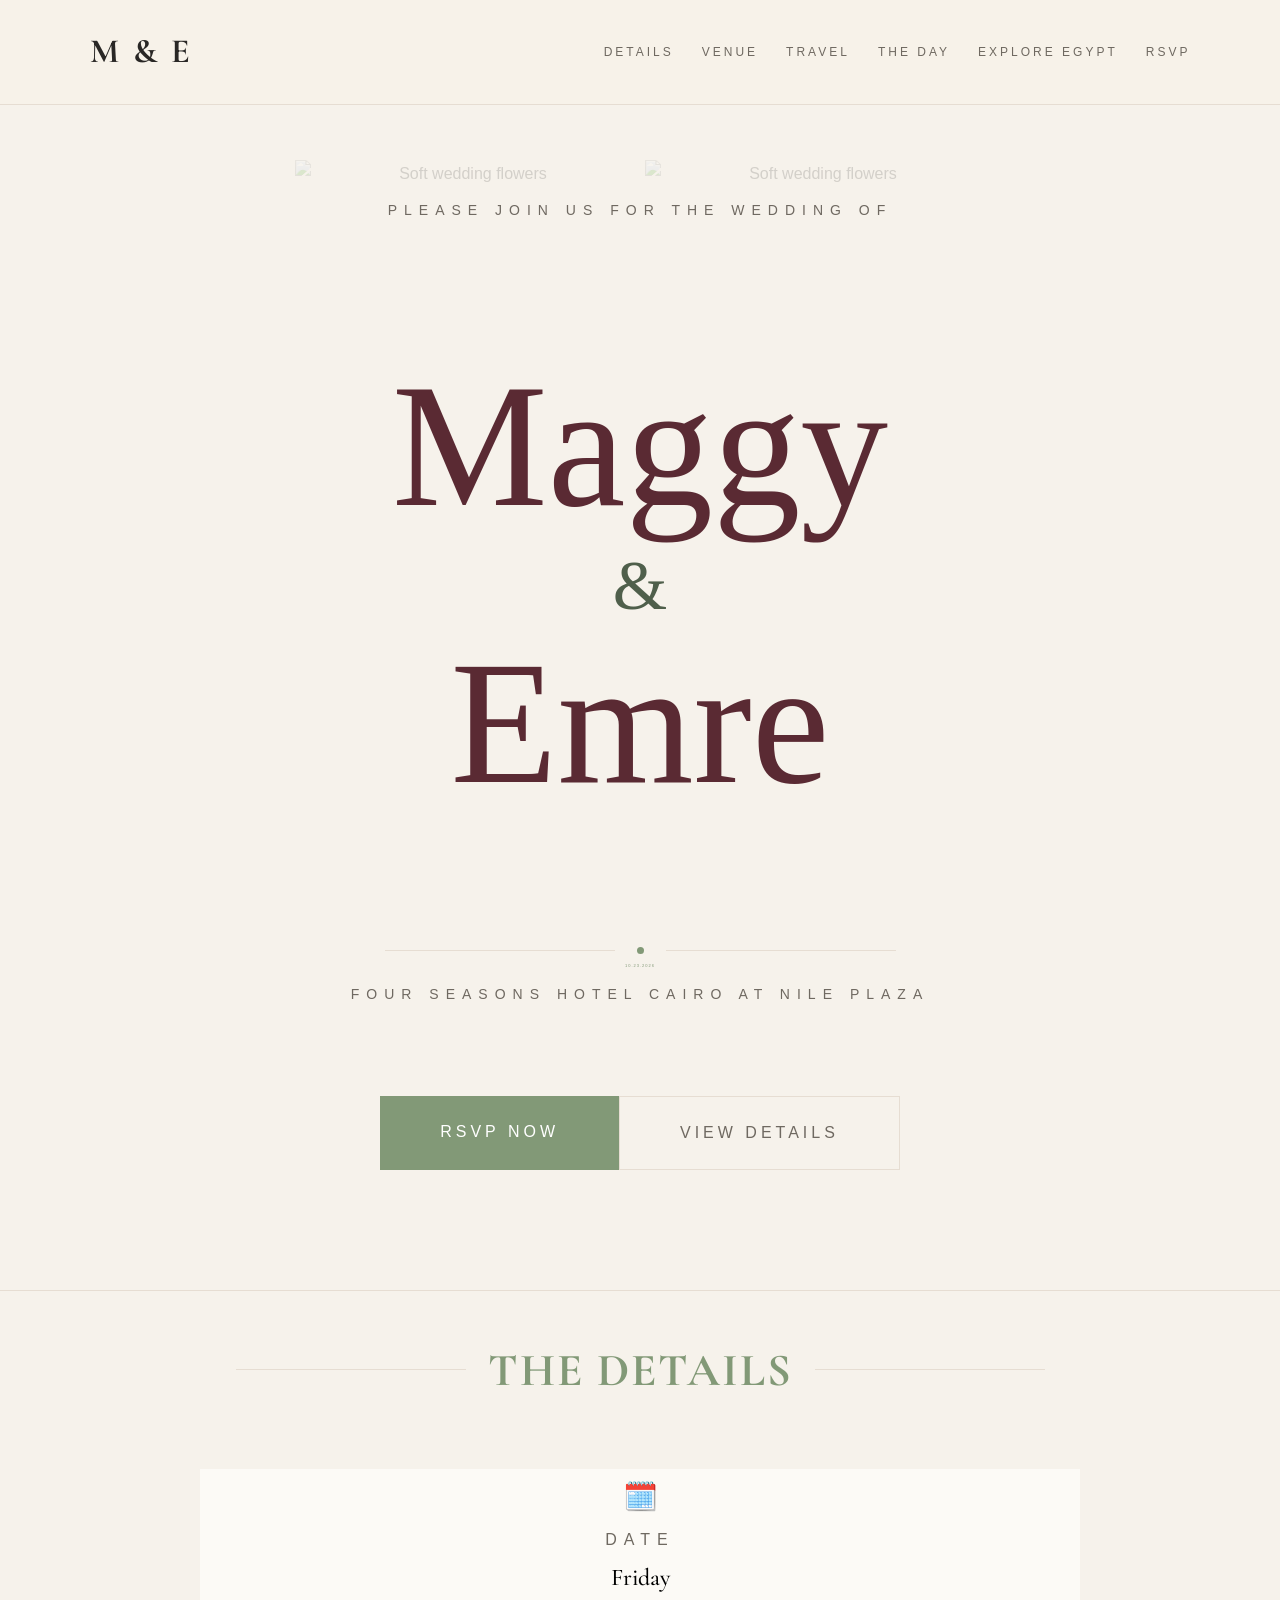
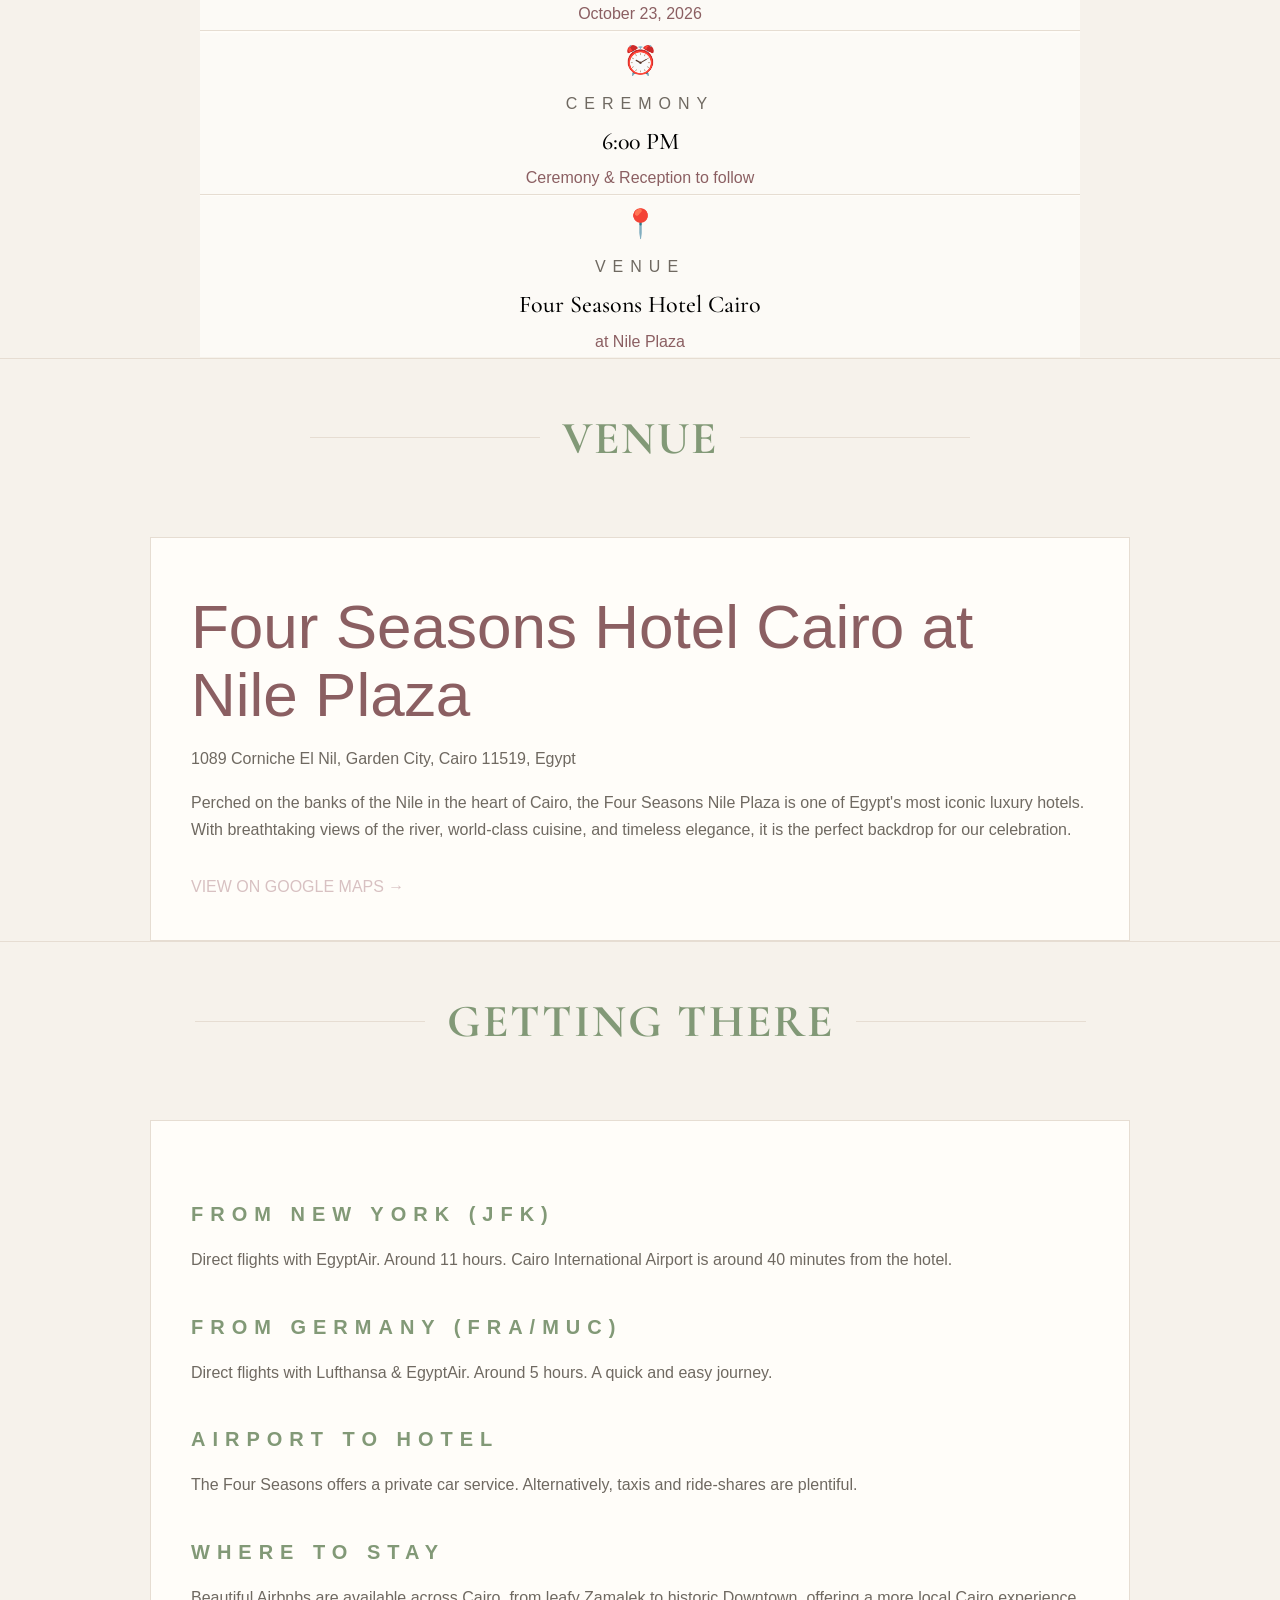
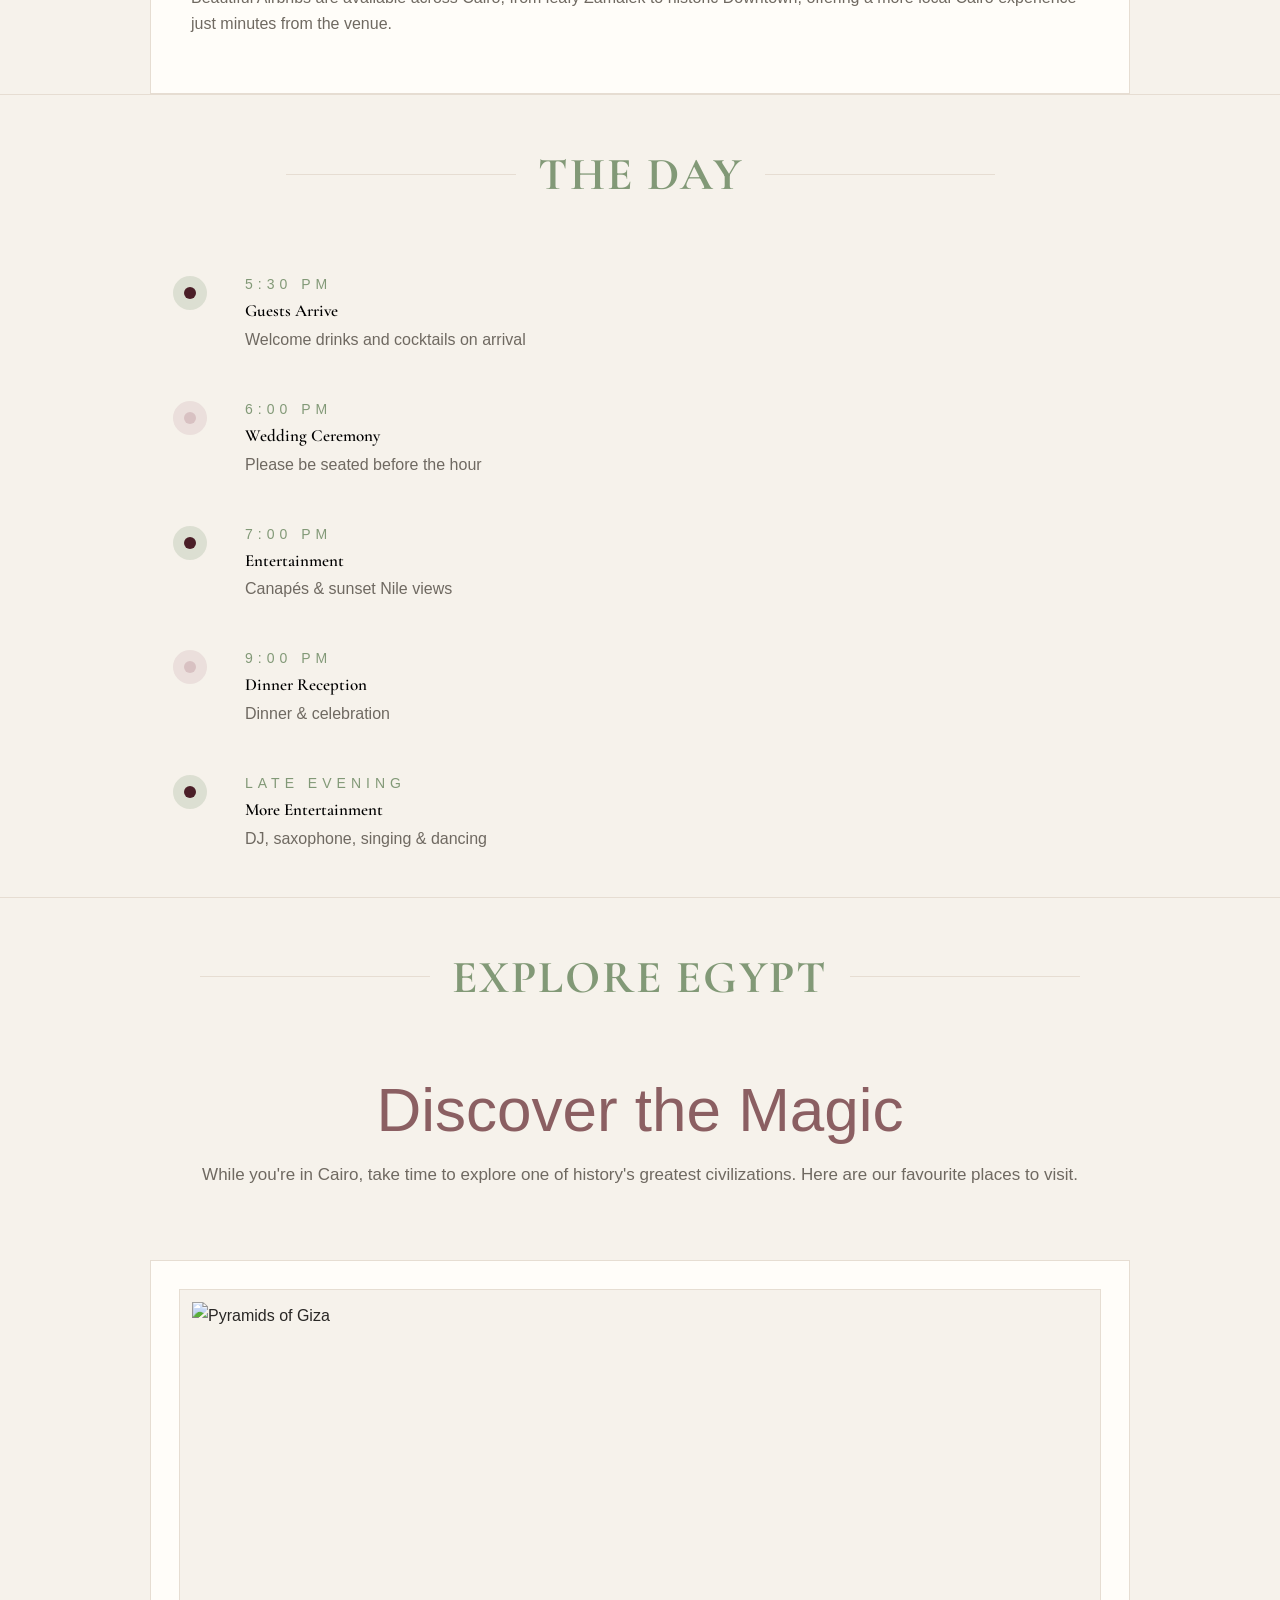
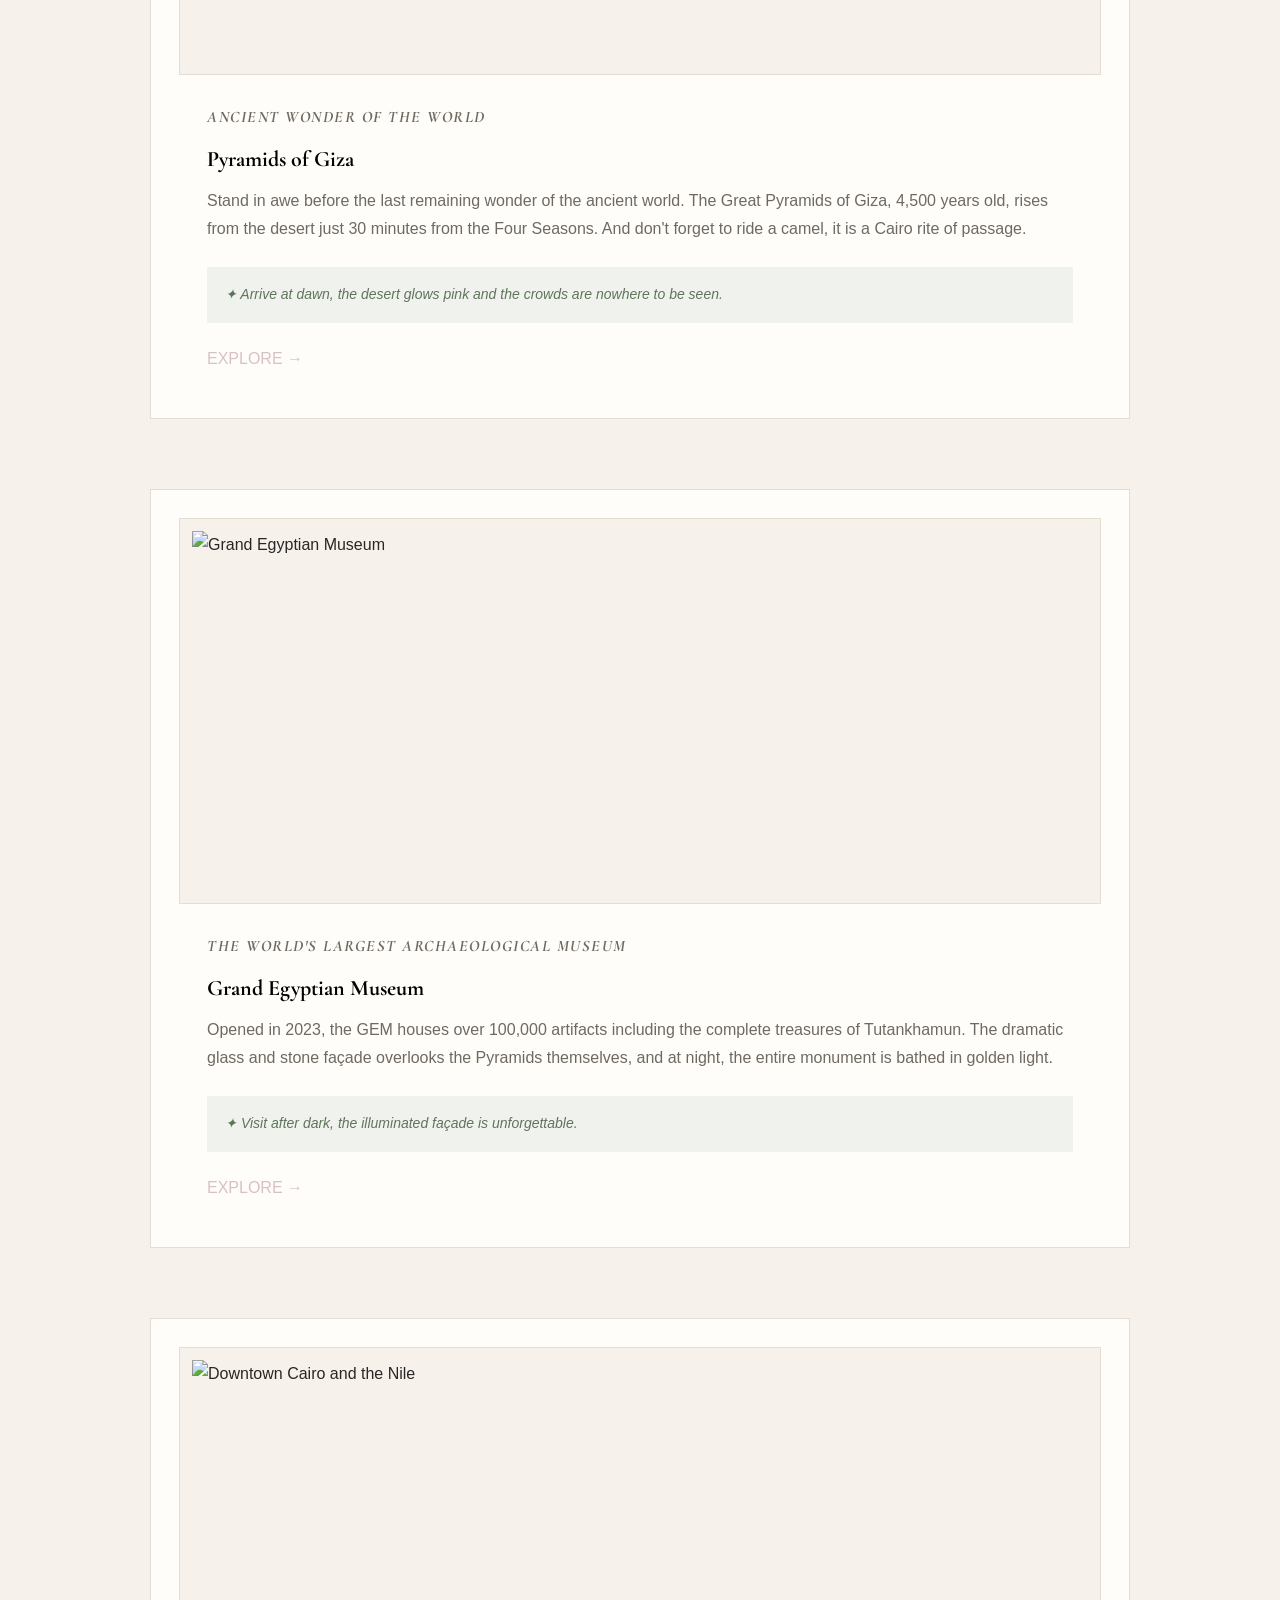
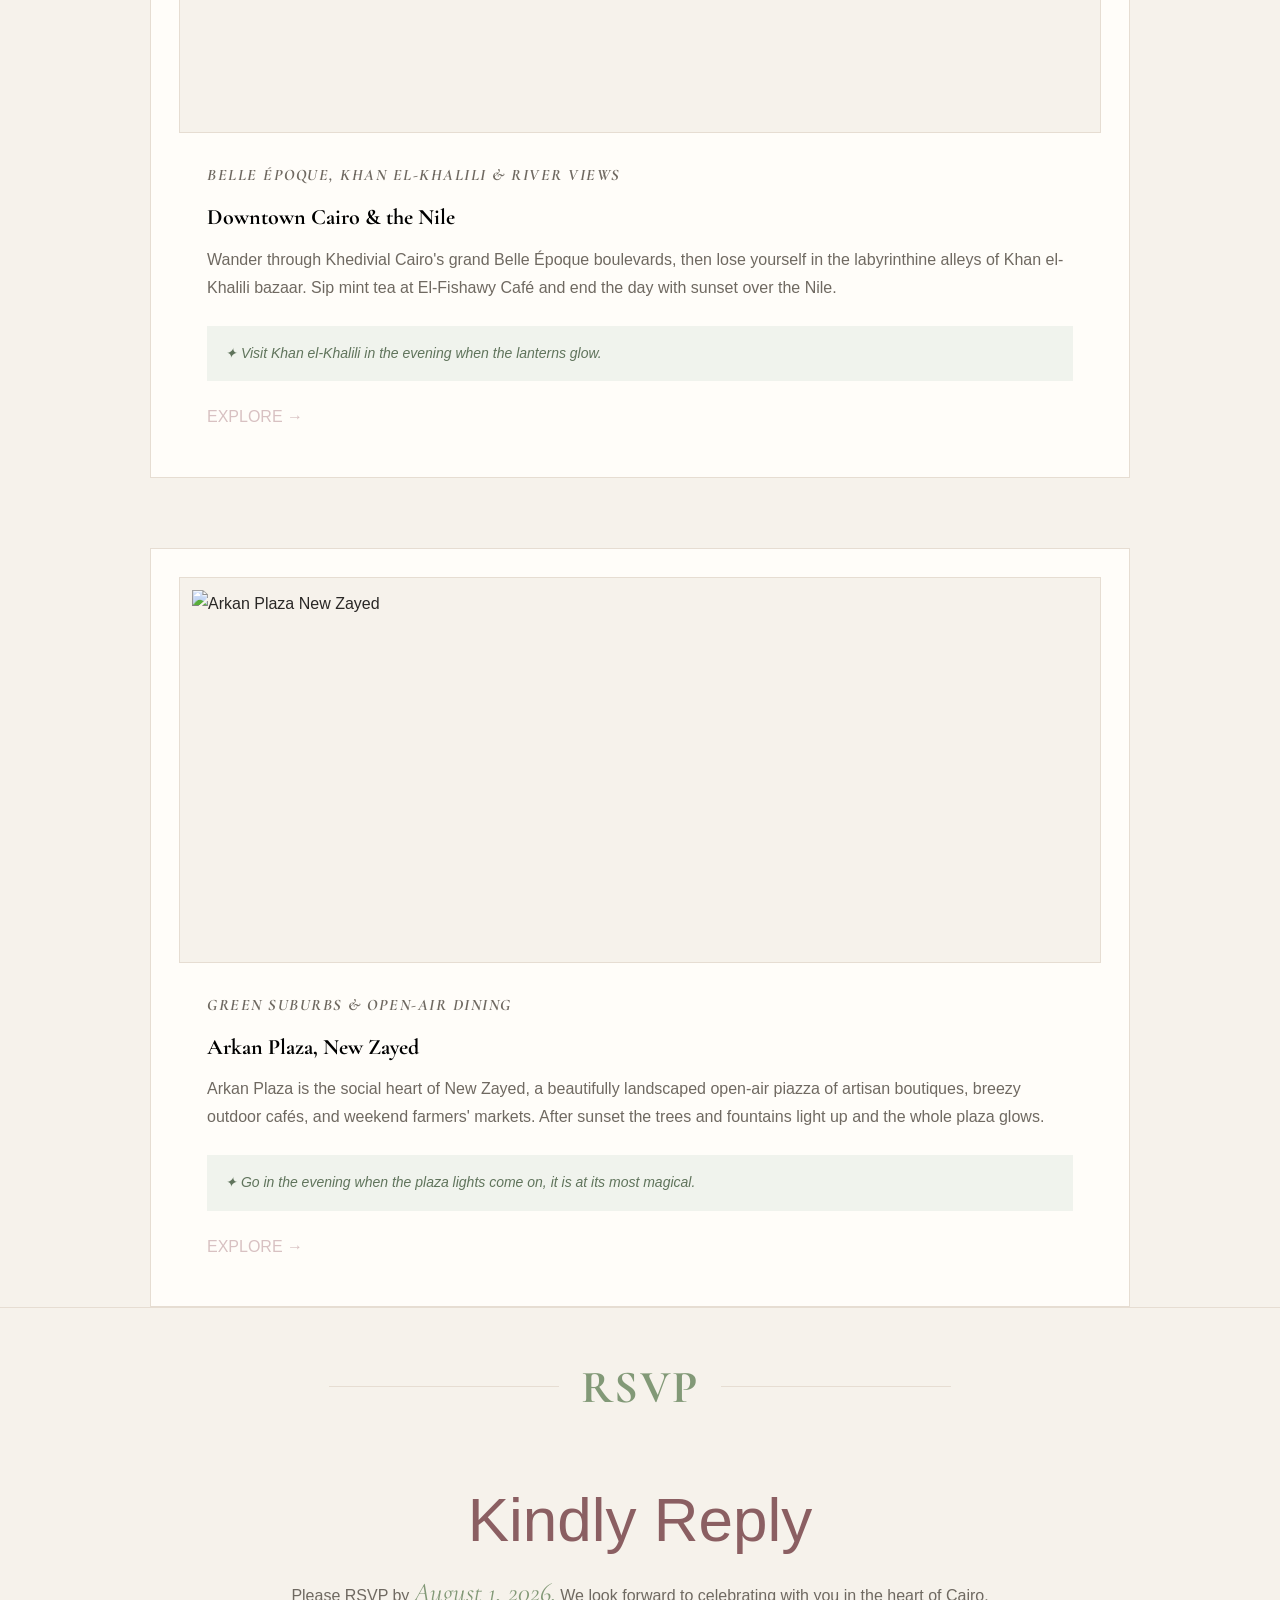
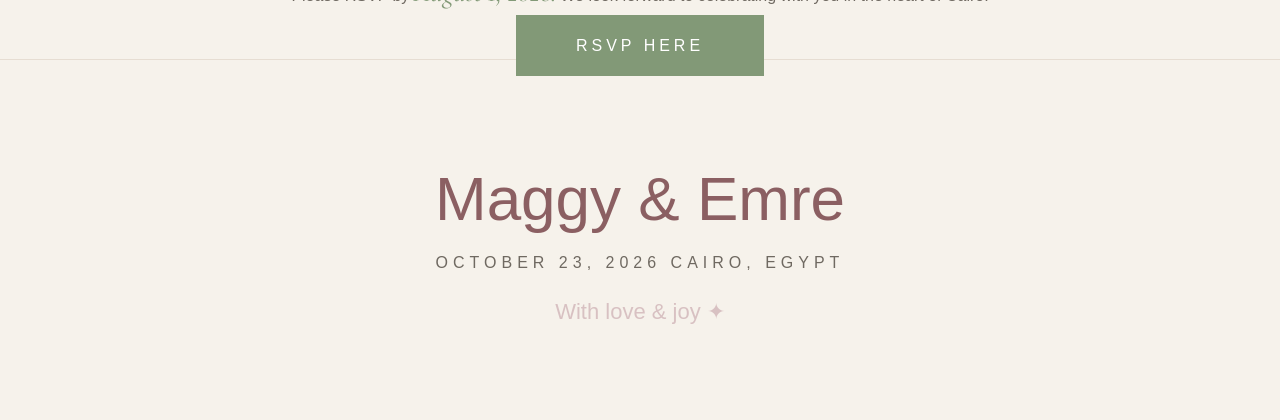
==== commit d13191a7: "Update index.html" ====
--- a/public/index.html
+++ b/public/index.html
@@ -214,55 +214,7 @@
       <a href="https://forms.gle/CJJm6not6WGdd7xT7" target="_blank" class="btn primary rsvp-google-btn">
         RSVP Here
       </a>
-      <a href="#netlify-rsvp" class="btn sceondary rsvp-google-btn">
-        RSVP on This Website
-      </a>
-    </div>
-        <form id="netlify-rsvp" name="wedding-rsvp" method="POST" data-netlify="true" netlify-honeypot="bot-field" action="/thank-you.html" class="rsvp-form">
-        <input type="hidden" name="form-name" value="wedding-rsvp">
-
-        <p class="hidden"><label>Do not fill this out: <input name="bot-field"></label></p>
-
-        <label>First Name *</label>
-        <input type="text" name="first-name" placeholder="Margaret" required>
-
-        <label>Last Name *</label>
-        <input type="text" name="last-name" placeholder="Smith" required>
-
-        <label>Email Address *</label>
-        <input type="email" name="email" placeholder="you@example.com" required>
-
-        <label>Phone Number</label>
-        <input type="tel" name="phone" placeholder="+1 (212) 555-0100">
-
-        <label>Will You Attend? *</label>
-        <select name="attendance" required>
-          <option value="">Please select...</option>
-          <option value="Joyfully Accepts">Joyfully Accepts</option>
-          <option value="Sending Love From Afar">Sending Love From Afar</option>
-        </select>
-
-        <label>Number of Guests</label>
-        <select name="guests">
-          <option value="1">1</option>
-          <option value="2">2</option>
-          <option value="3">3</option>
-        </select>
-
-        <label>Traveling From</label>
-        <select name="traveling-from">
-          <option value="">Please select...</option>
-          <option value="New York">New York</option>
-          <option value="Germany">Germany</option>
-          <option value="Egypt">Egypt</option>
-          <option value="Other">Other</option>
-        </select>
-
-        <label>A Note for the Couple</label>
-        <textarea name="message" placeholder="Share your well wishes..."></textarea>
-
-        <button type="submit">Send My RSVP</button>
-      </form>
+      
     </section>
   </main>
 
--- a/public/wedding.css
+++ b/public/wedding.css
@@ -820,6 +820,20 @@
   .rsvp-google-btn {
     display: inline-block;
     margin-top: 35px;
+  } 
+  .rsvp-options {
+  display: flex;
+  justify-content: center;
+  gap: 16px;
+  flex-wrap: wrap;
+  margin-top: 35px;
+}
+
+.rsvp-google-btn {
+  display: inline-block;
+}
+
+
   }
   input,
   select,
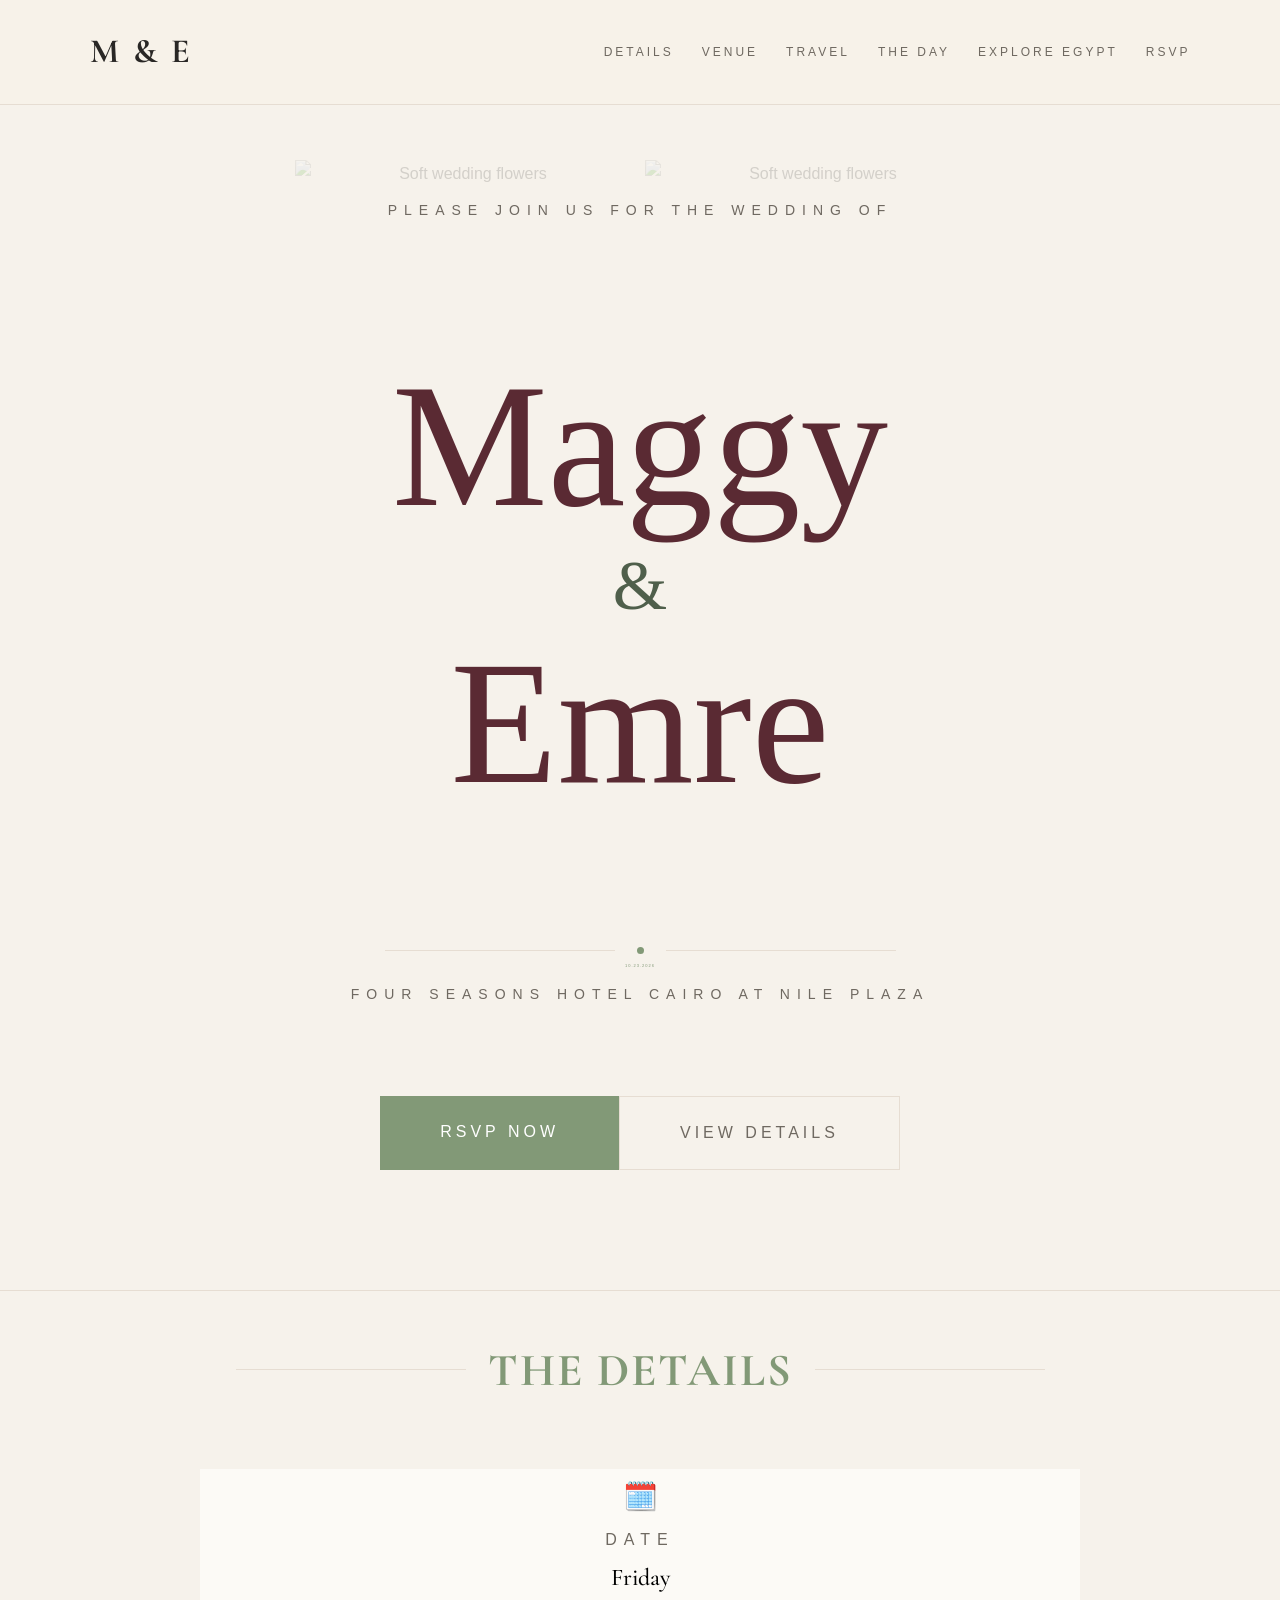
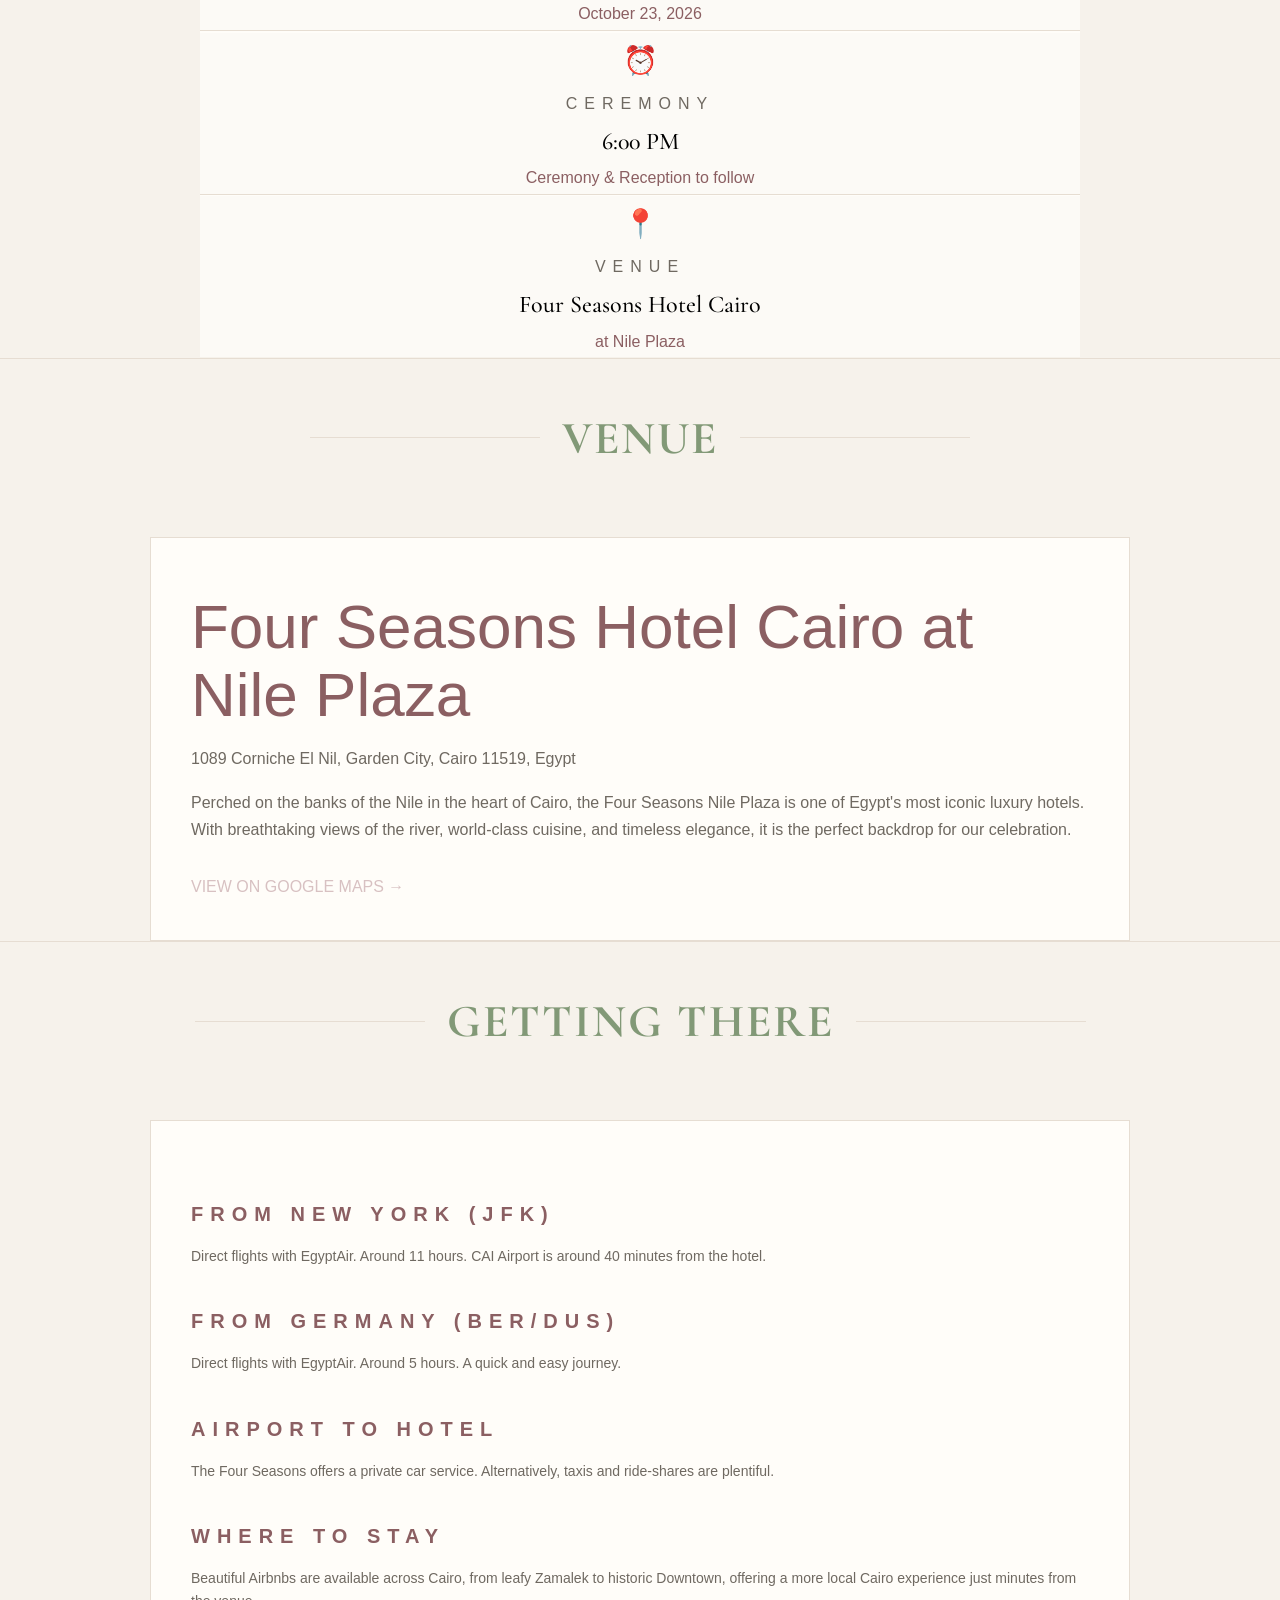
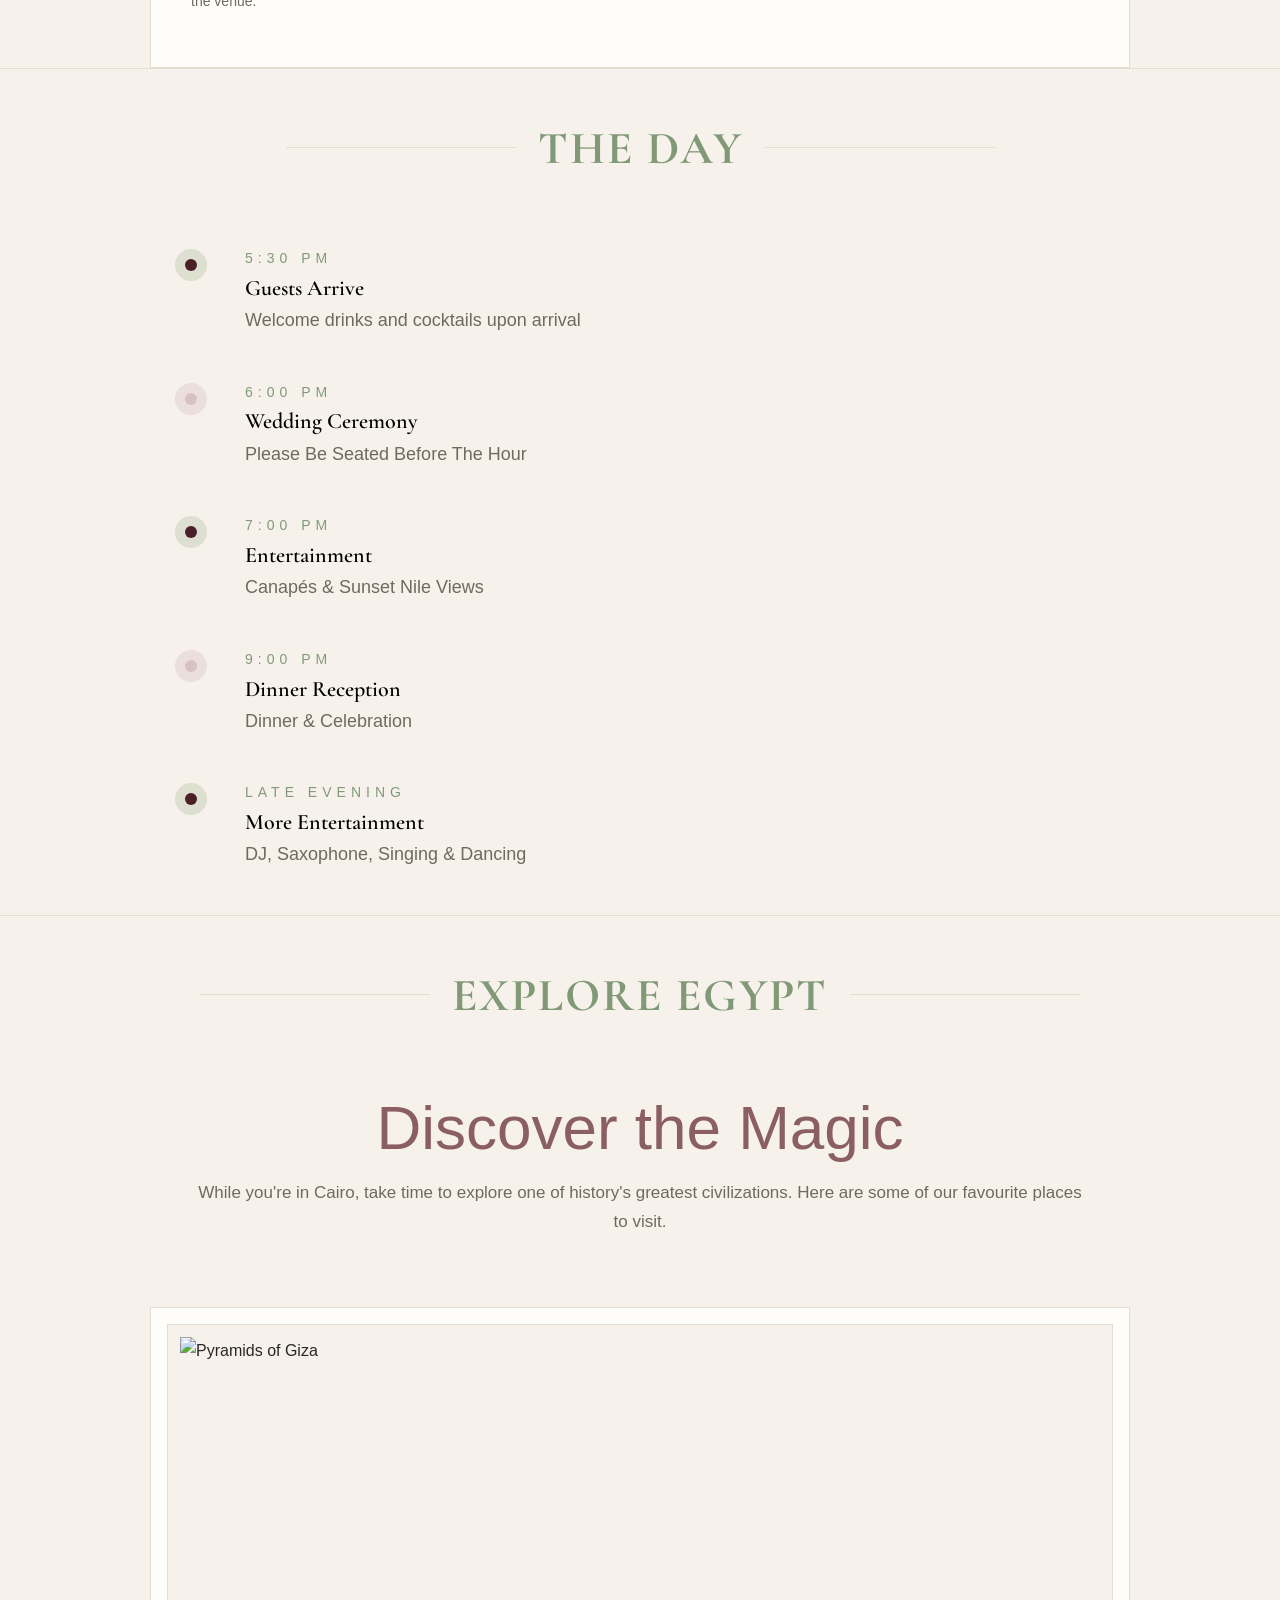
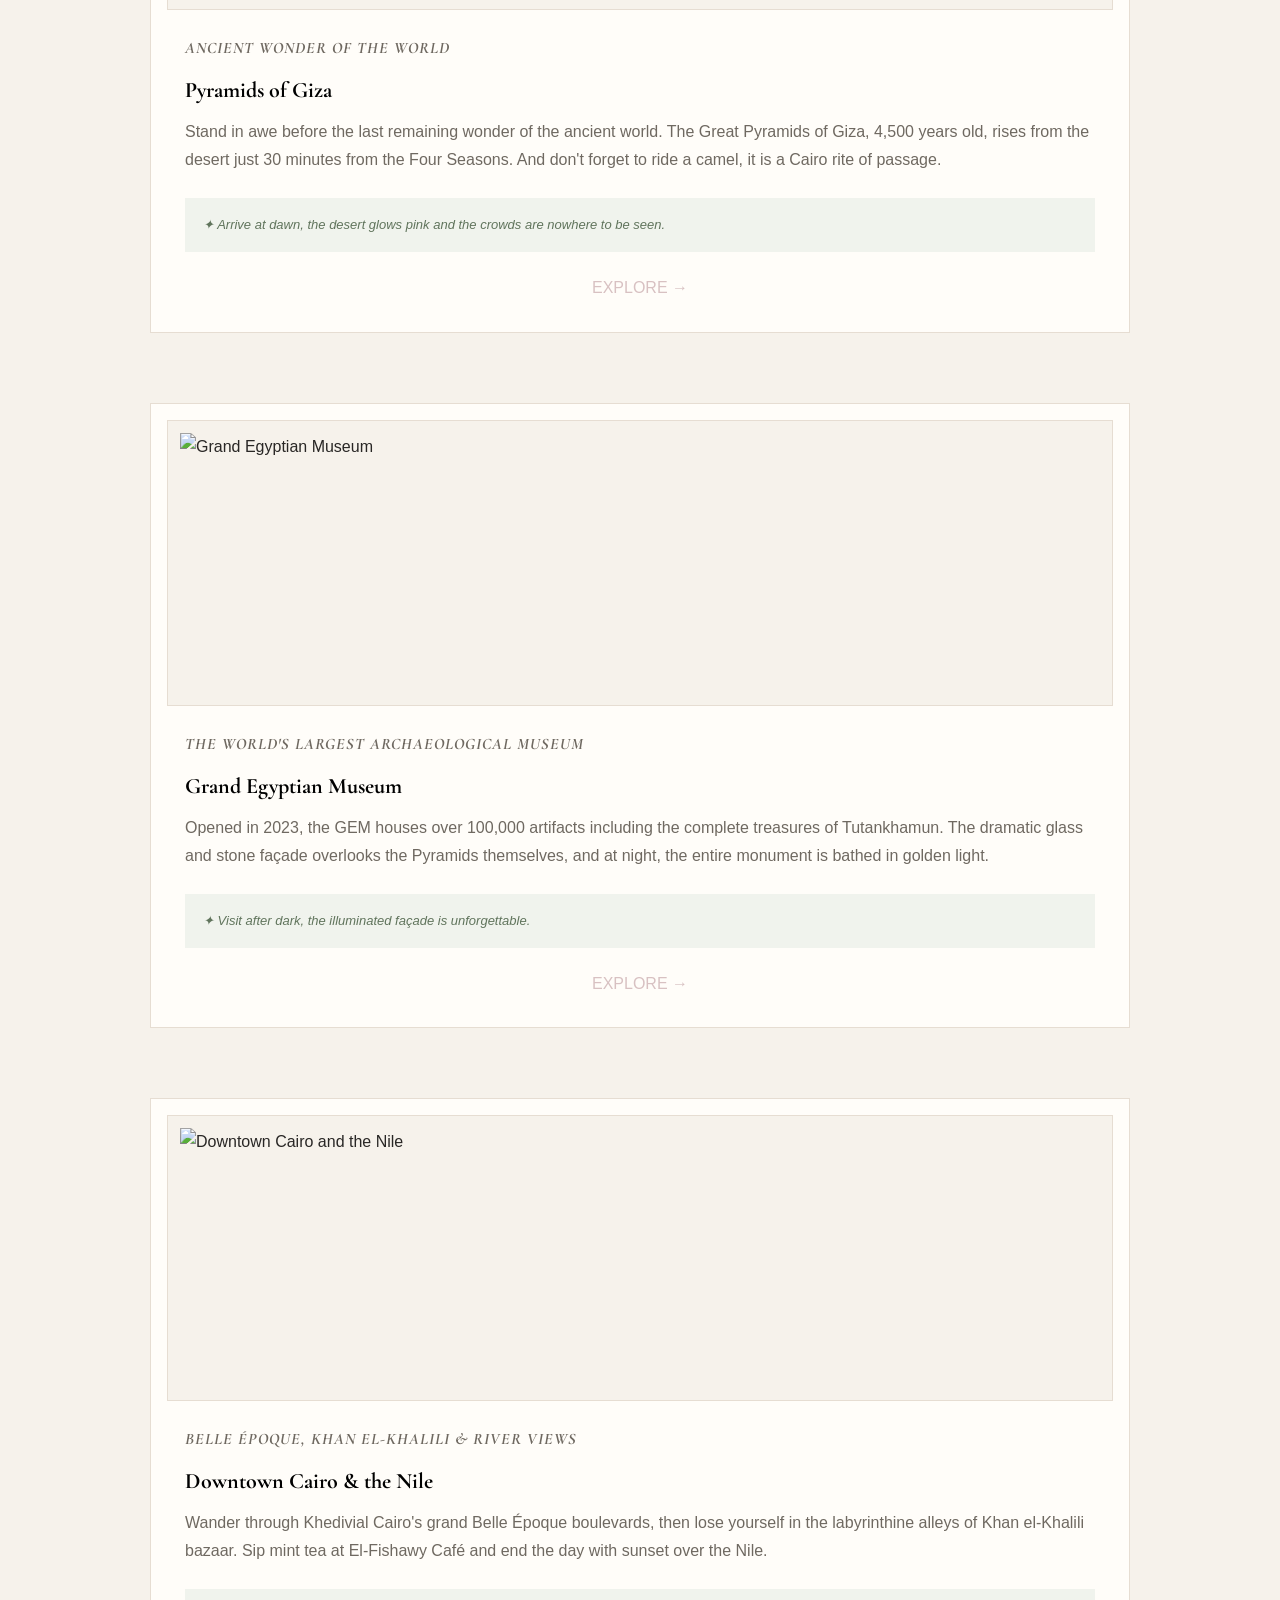
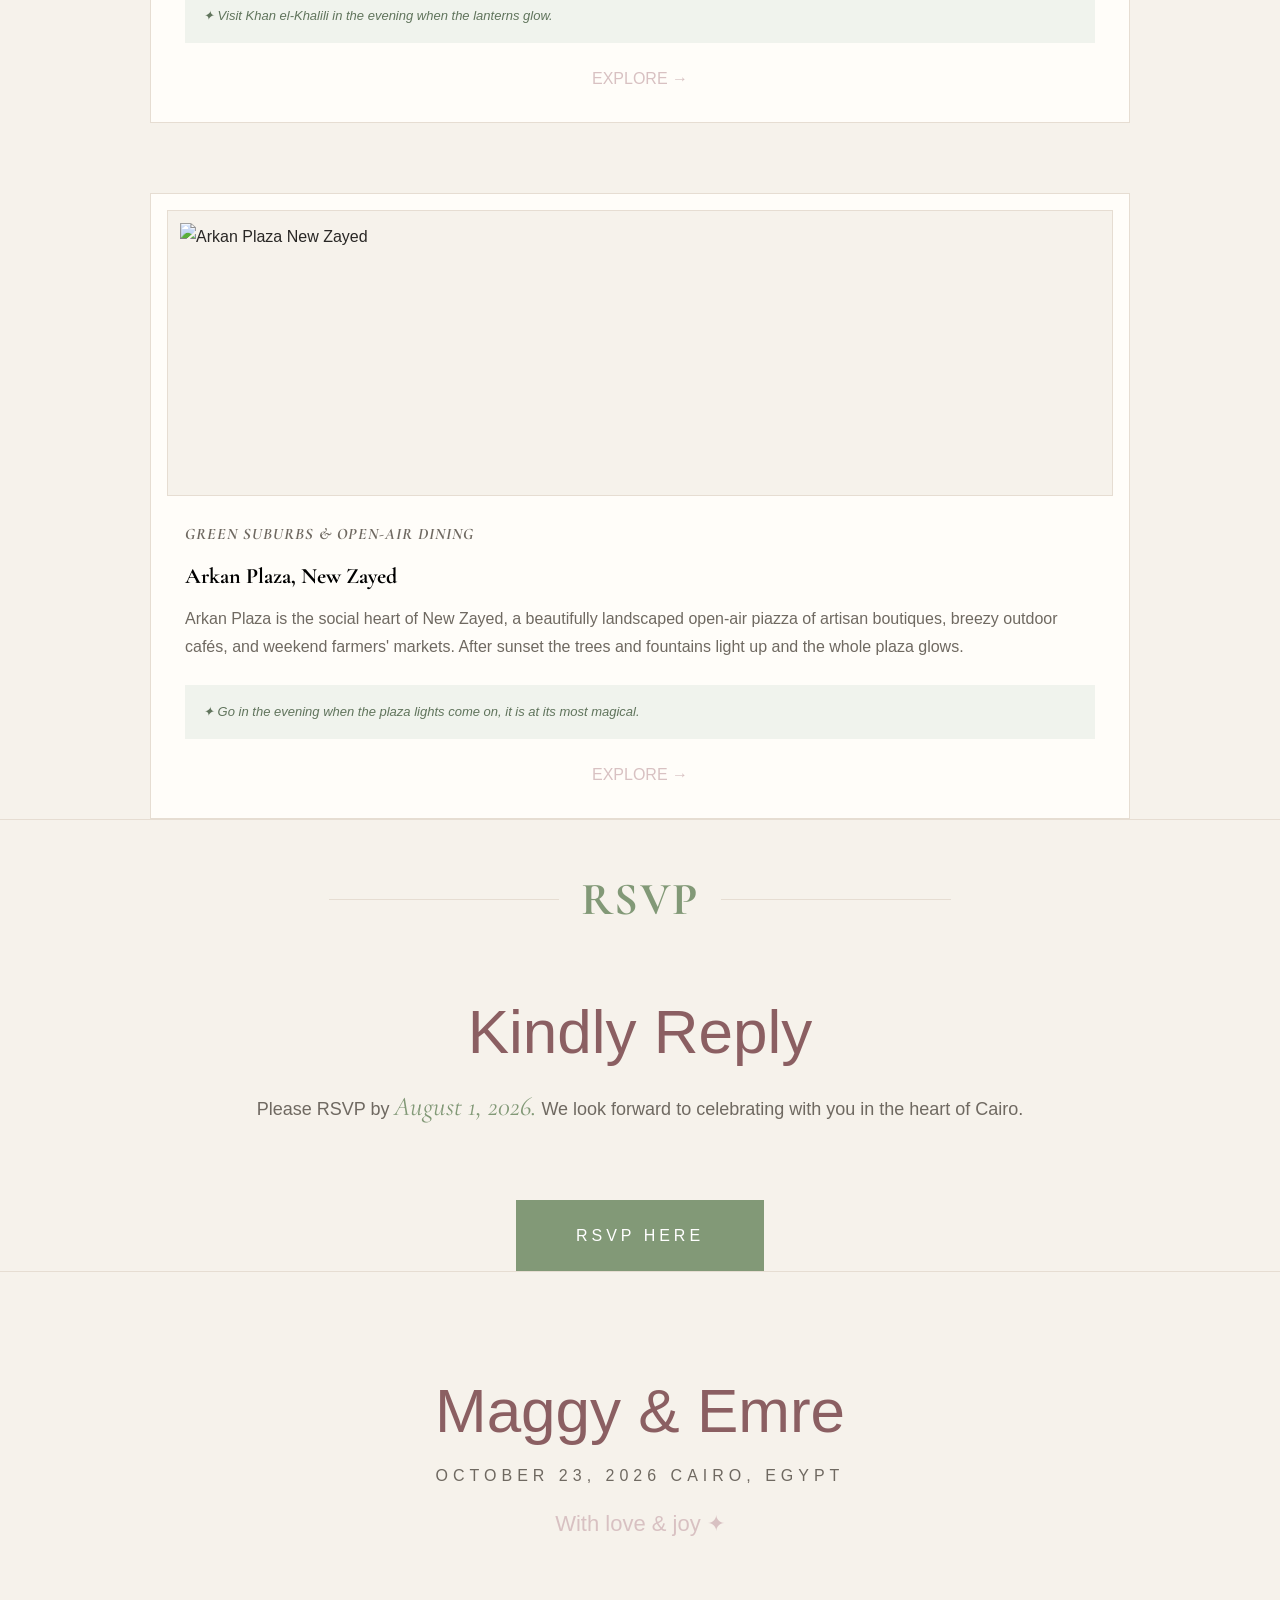
==== commit e1974e71: "Update index.html" ====
--- a/public/index.html
+++ b/public/index.html
@@ -98,10 +98,10 @@
 
       <div class="info-card travel-card">
         <h4>From New York (JFK)</h4>
-        <p>Direct flights with EgyptAir. Around 11 hours. Cairo International Airport is around 40 minutes from the hotel.</p>
-
-        <h4>From Germany (FRA/MUC)</h4>
-        <p>Direct flights with Lufthansa & EgyptAir. Around 5 hours. A quick and easy journey.</p>
+        <p>Direct flights with EgyptAir. Around 11 hours. CAI Airport is around 40 minutes from the hotel.</p>
+
+        <h4>From Germany (BER/DUS)</h4>
+        <p>Direct flights with EgyptAir. Around 5 hours. A quick and easy journey.</p>
 
         <h4>Airport to Hotel</h4>
         <p>The Four Seasons offers a private car service. Alternatively, taxis and ride-shares are plentiful.</p>
@@ -119,34 +119,34 @@
           <div class="timeline-line"></div>
           <p>5:30 PM</p>
           <h3>Guests Arrive</h3>
-          <span>Welcome drinks and cocktails on arrival</span>
+          <span>Welcome drinks and cocktails upon arrival</span>
         </div>
 
         <div class="timeline-item pink">
           <div class="timeline-line"></div>
           <p>6:00 PM</p>
           <h3>Wedding Ceremony</h3>
-          <span>Please be seated before the hour</span>
+          <span>Please Be Seated Before The Hour</span>
         </div>
 
         <div class="timeline-item">
           <div class="timeline-line"></div>
           <p>7:00 PM</p>
           <h3>Entertainment</h3>
-          <span>Canapés & sunset Nile views</span>
+          <span>Canapés & Sunset Nile Views</span>
         </div>
 
         <div class="timeline-item pink">
           <div class="timeline-line"></div>
           <p>9:00 PM</p>
           <h3>Dinner Reception</h3>
-          <span>Dinner & celebration</span>
+          <span>Dinner & Celebration</span>
         </div>
 
         <div class="timeline-item">
           <p>Late Evening</p>
           <h3>More Entertainment</h3>
-          <span>DJ, saxophone, singing & dancing</span>
+          <span>DJ, Saxophone, Singing & Dancing</span>
         </div>
       </div>
     </section>
@@ -156,7 +156,7 @@
 
       <div class="intro">
         <h2>Discover the Magic</h2>
-        <p>While you're in Cairo, take time to explore one of history's greatest civilizations. Here are our favourite places to visit.</p>
+        <p>While you're in Cairo, take time to explore one of history's greatest civilizations. Here are some of our favourite places to visit.</p>
       </div>
 
       <div class="place-card">
--- a/public/wedding.css
+++ b/public/wedding.css
@@ -352,7 +352,7 @@
 .info-card p,
 .timeline-item span,
 .rsvp-note {
-  font-size: 16px;
+  font-size: 18px;
   color: var(--muted);
 }
 
@@ -383,8 +383,16 @@
 }
 
 .travel-card p {
-  font-size: 16px;
+  font-size: 14px;
   line-height: 1.65;
+}
+.travel-card h4 {
+  color: #8b5f62;
+  font-size: 20px;
+  font-weight: 600;
+  margin: 36px 0 6px;
+  white-space: nowrap;
+
 }
 
 .text-link,
@@ -763,6 +771,8 @@
 
   .travel-card p {
     font-size: 14px;
+  
+    
   }
 
   .place-card p {
@@ -770,6 +780,9 @@
     text-align: justify;
     text-align-last: left;
     text-color: #bfcbb8;
+  }
+  
+    
   }
 
   .timeline-item h3 {
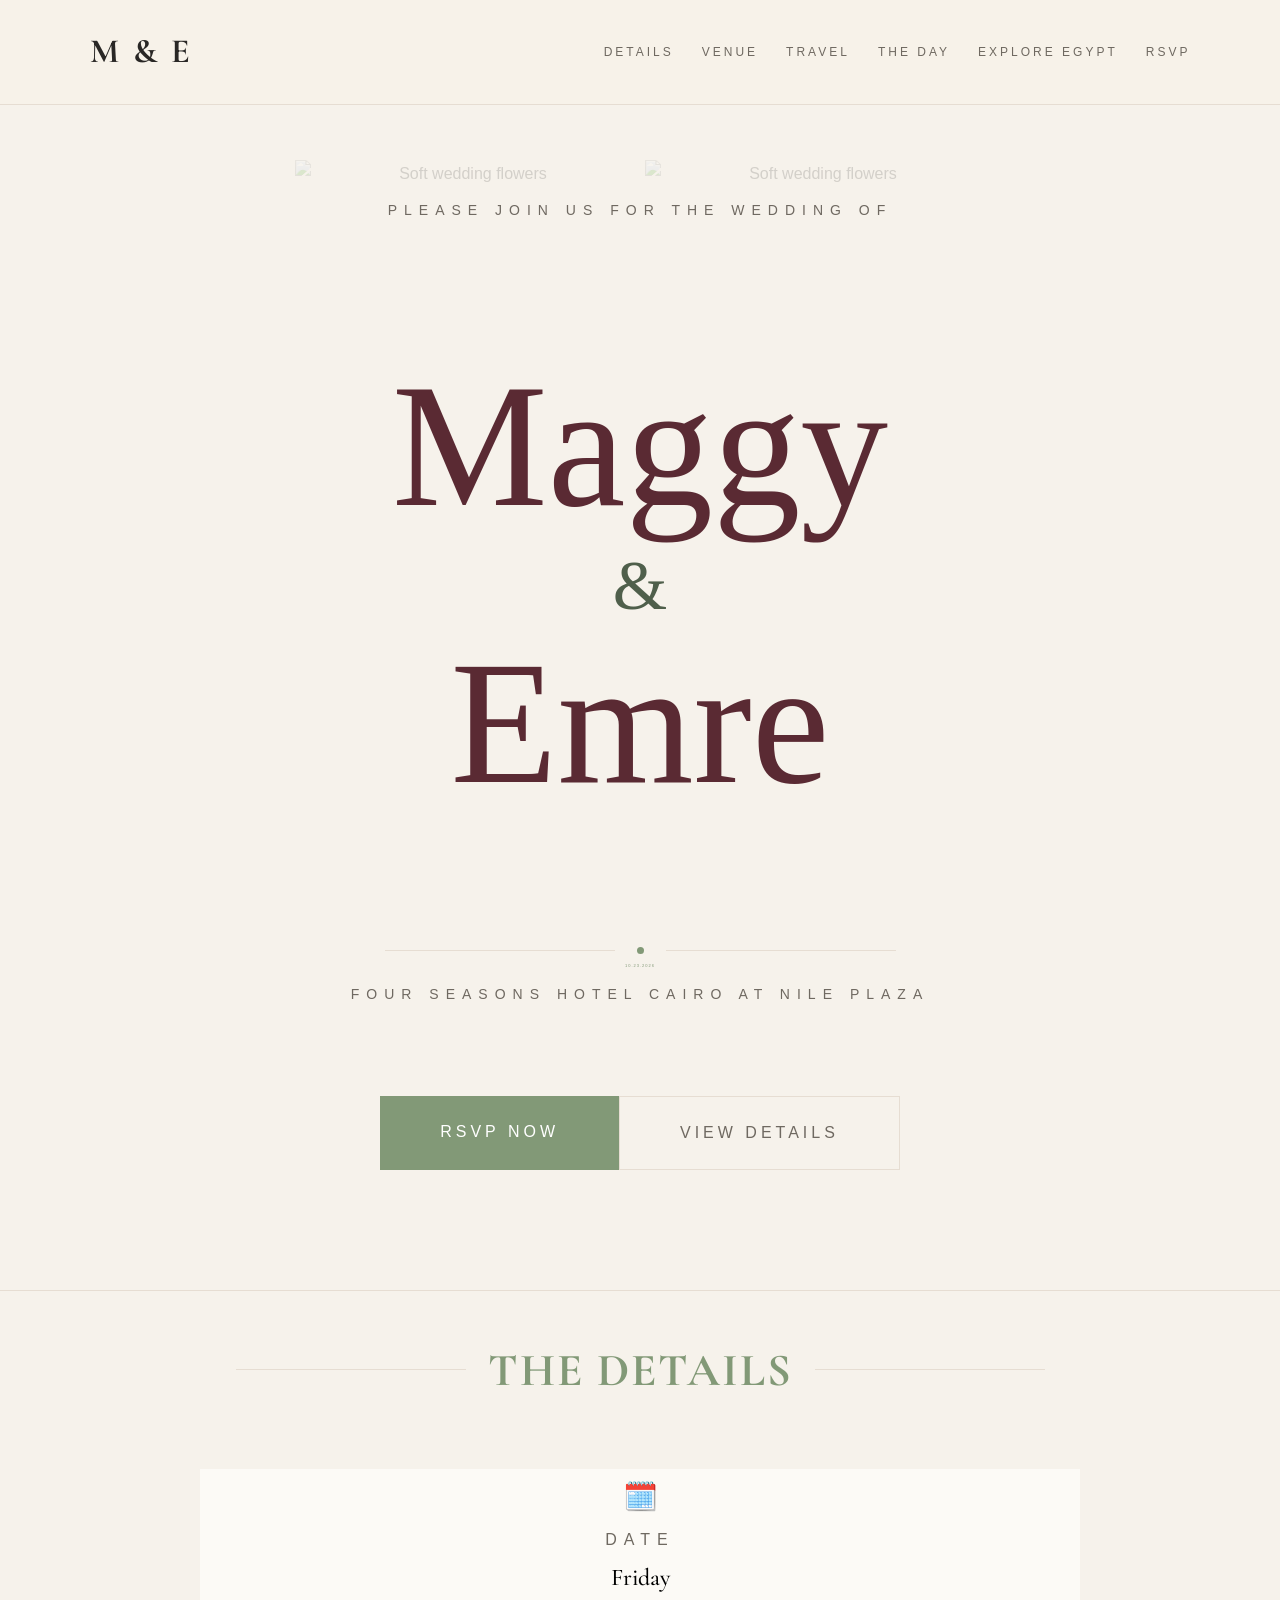
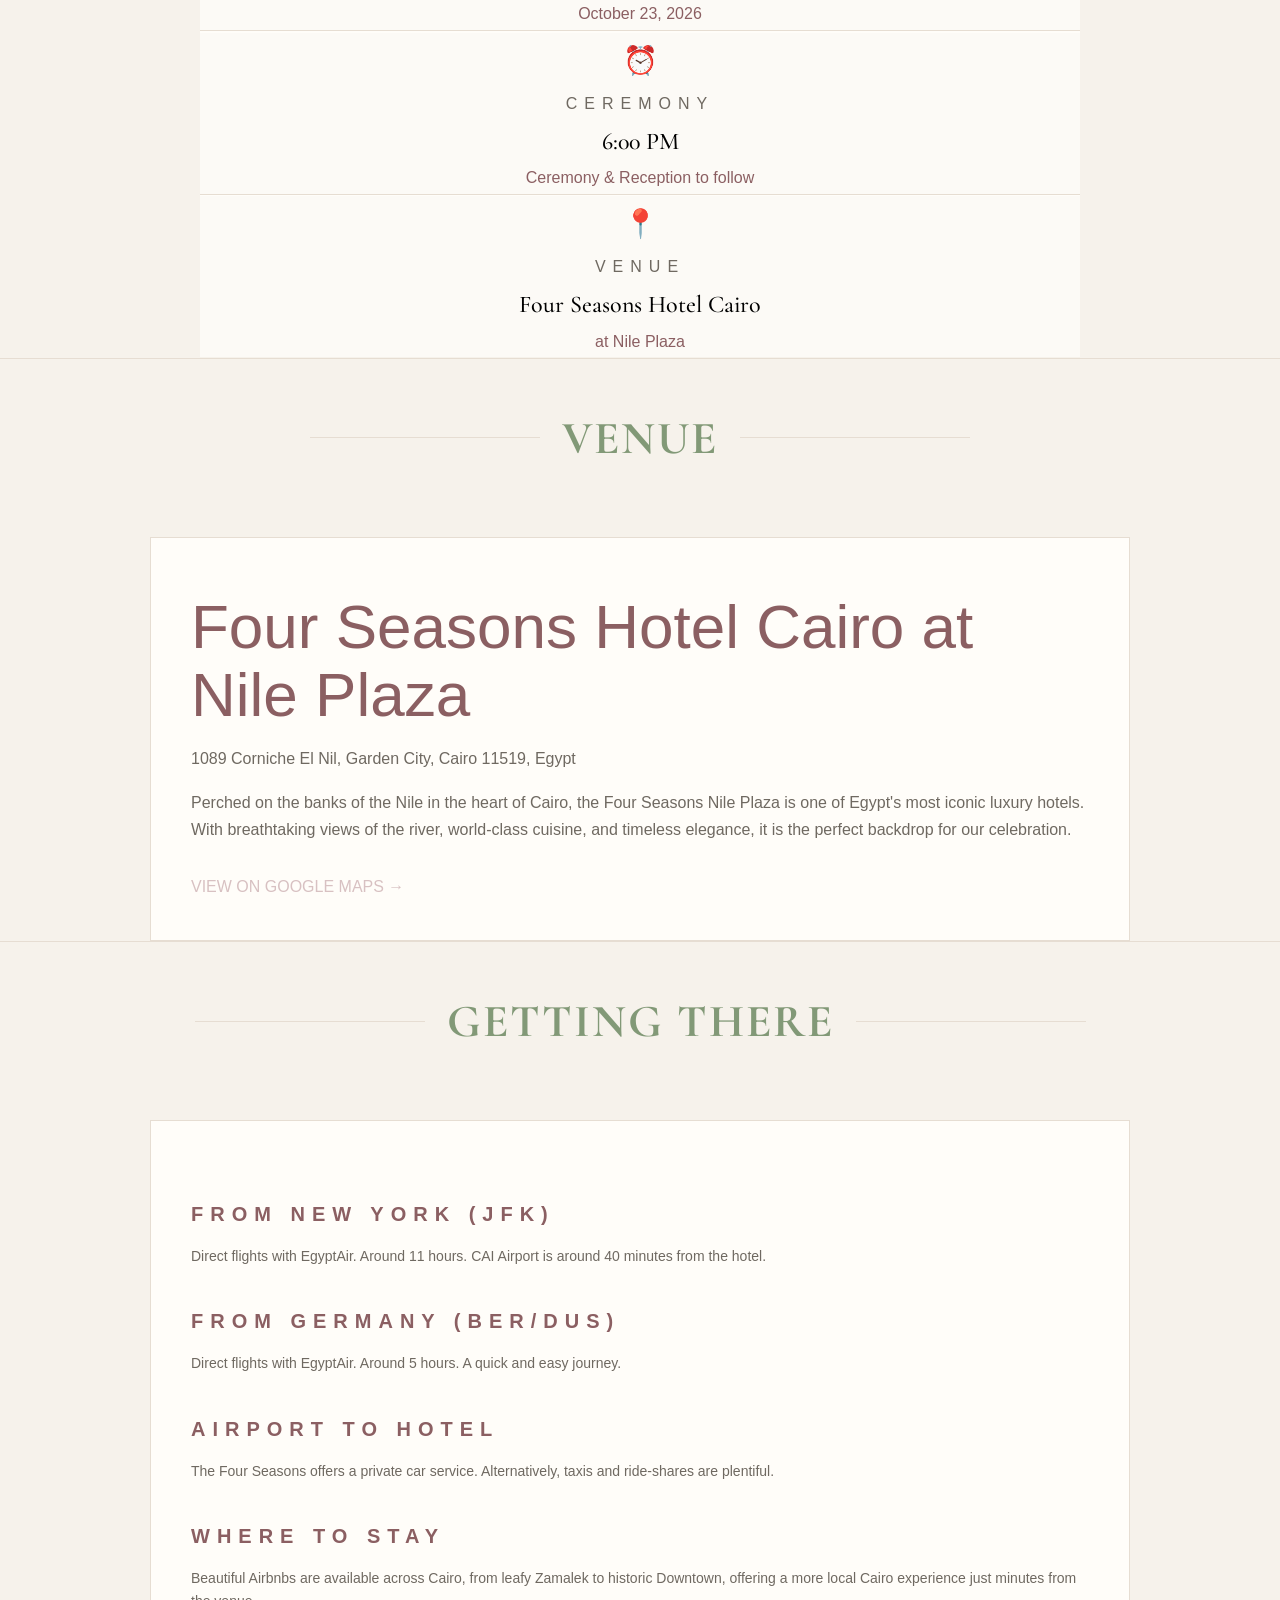
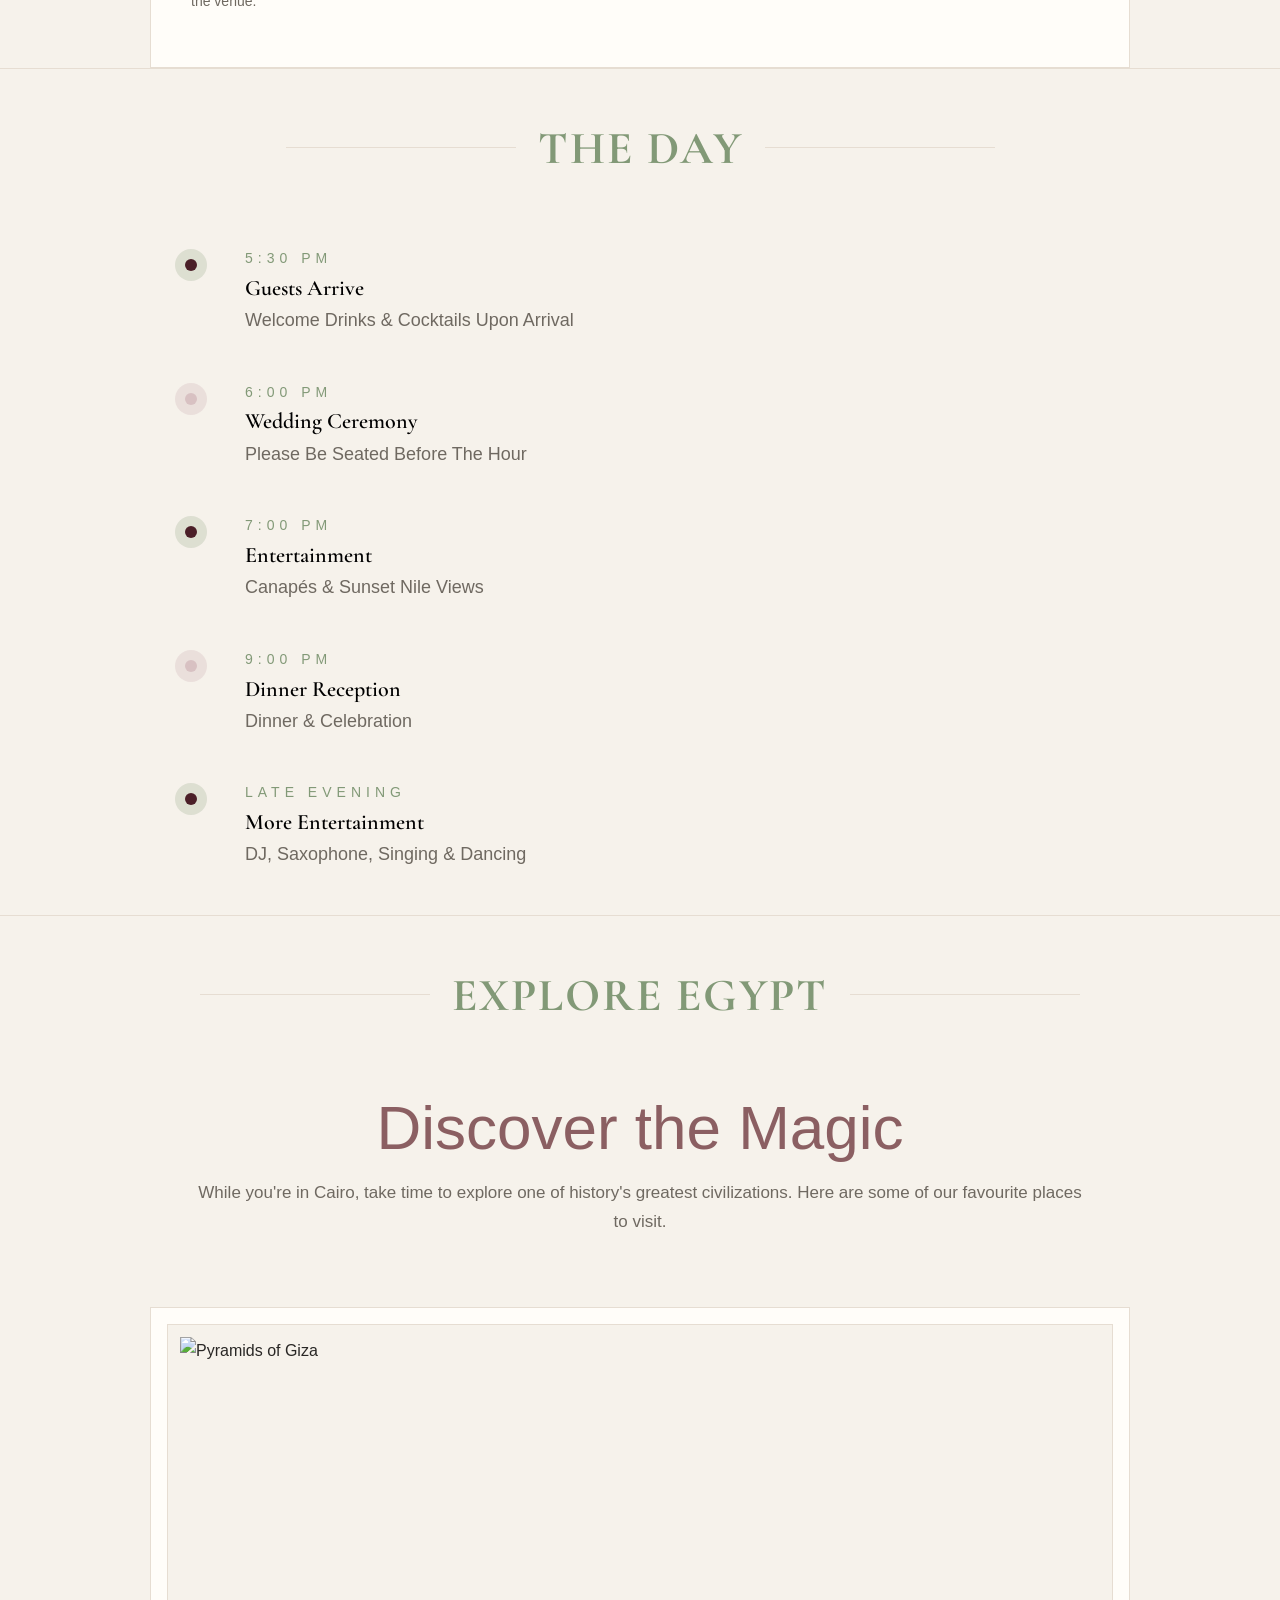
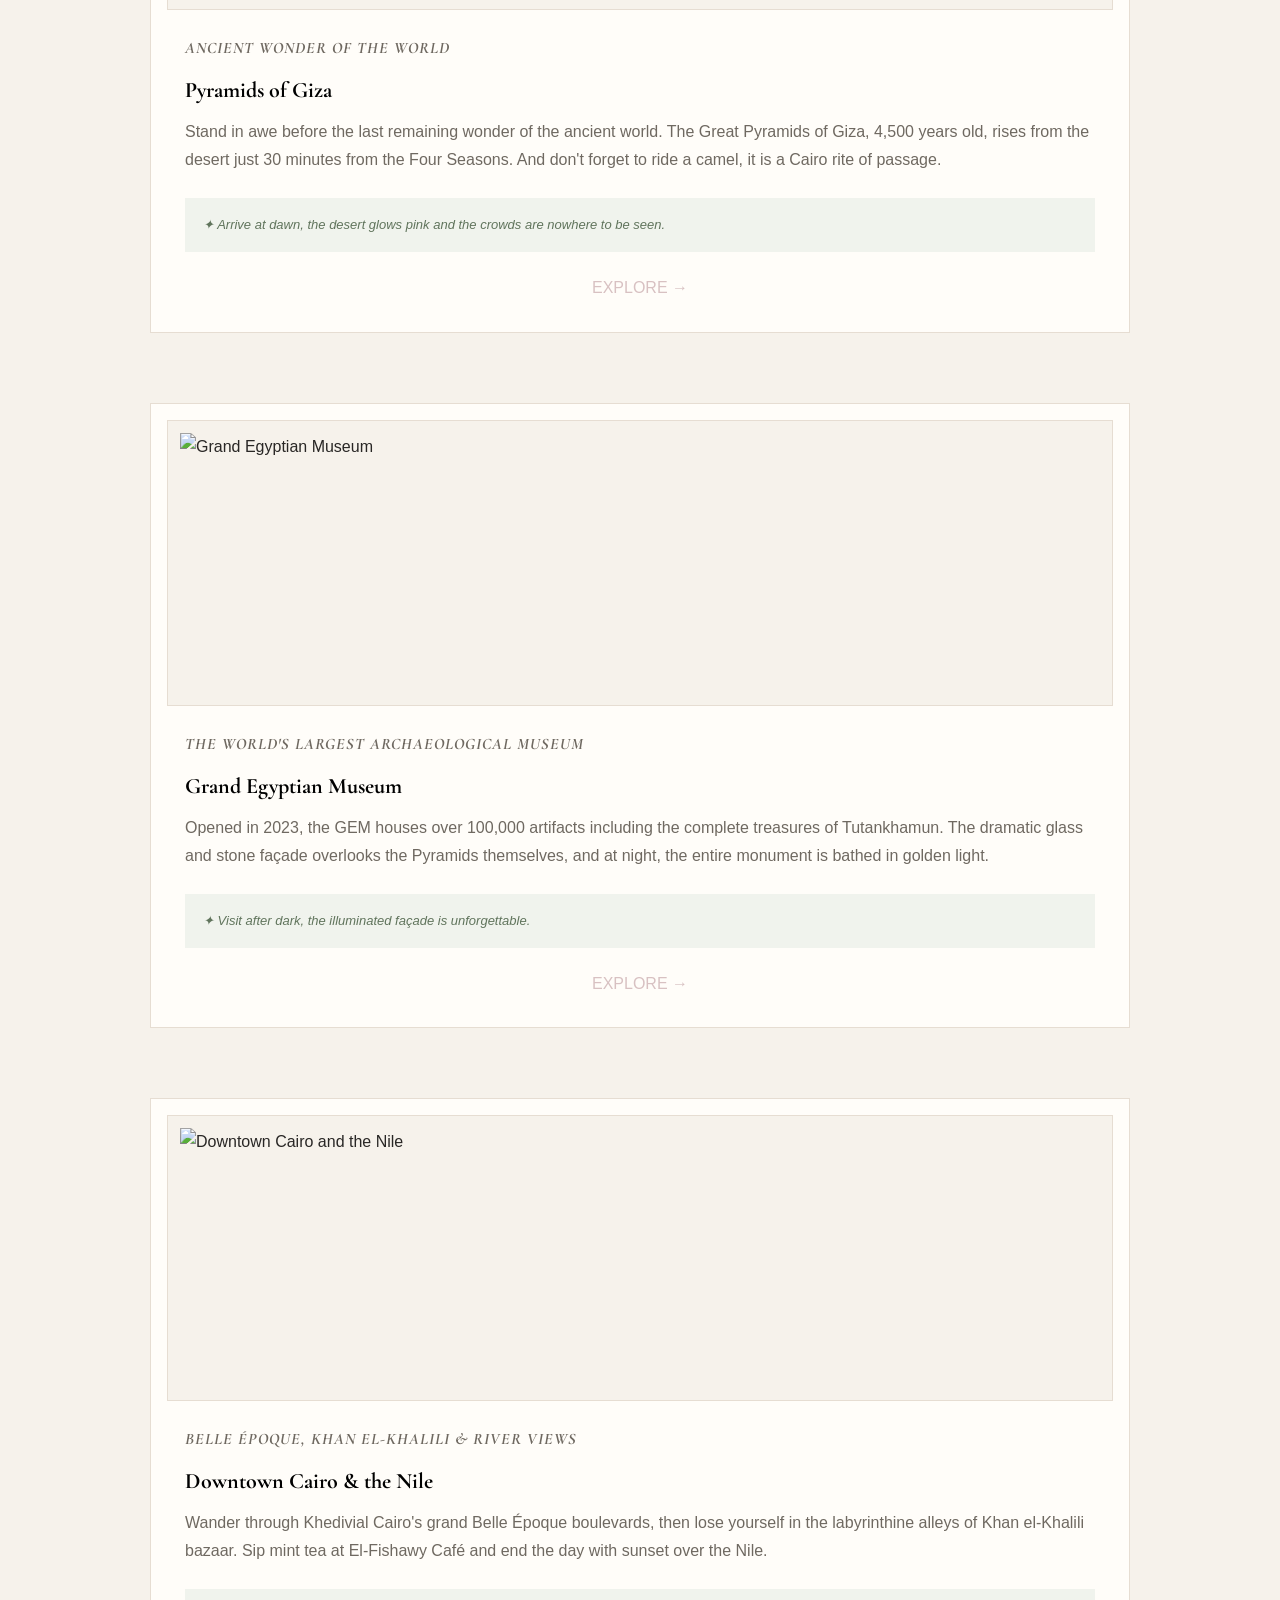
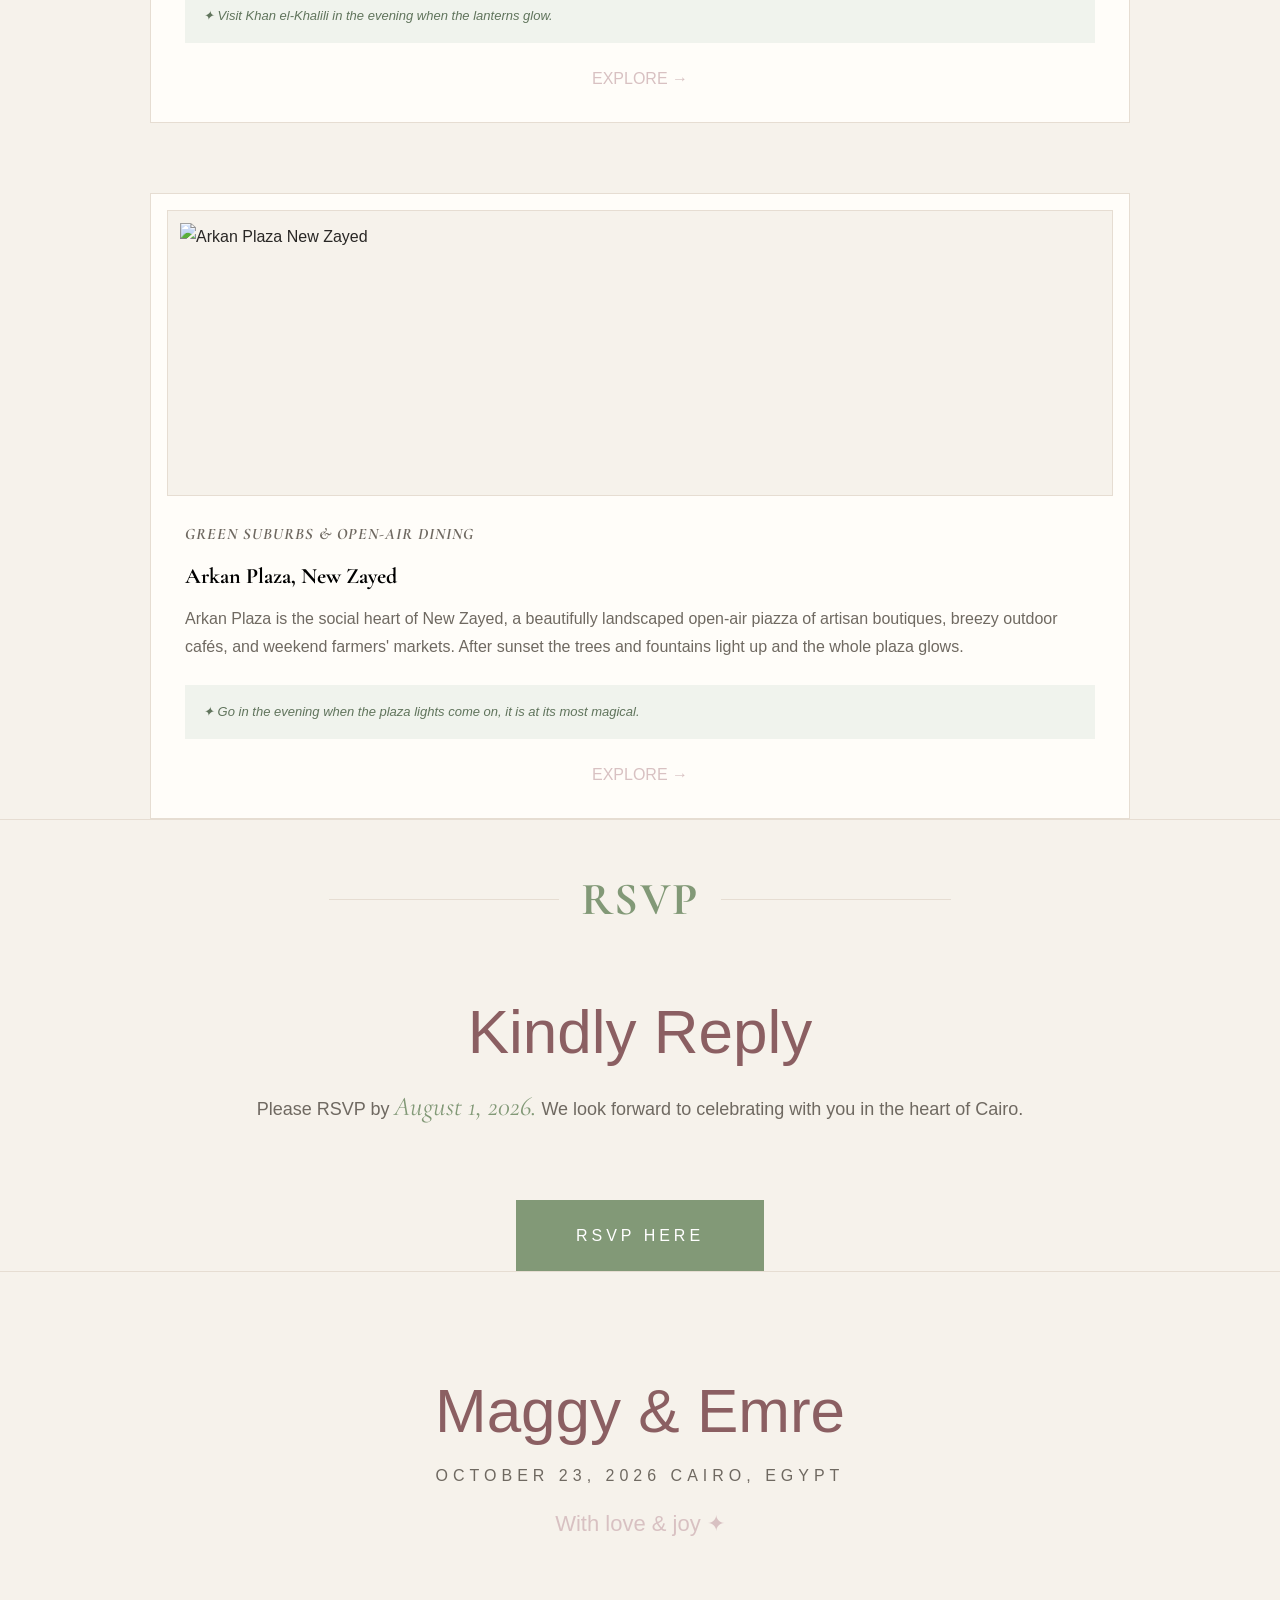
==== commit ebfdd6eb: "Update index.html" ====
--- a/public/index.html
+++ b/public/index.html
@@ -119,7 +119,7 @@
           <div class="timeline-line"></div>
           <p>5:30 PM</p>
           <h3>Guests Arrive</h3>
-          <span>Welcome drinks and cocktails upon arrival</span>
+          <span>Welcome Drinks & Cocktails Upon Arrival</span>
         </div>
 
         <div class="timeline-item pink">
